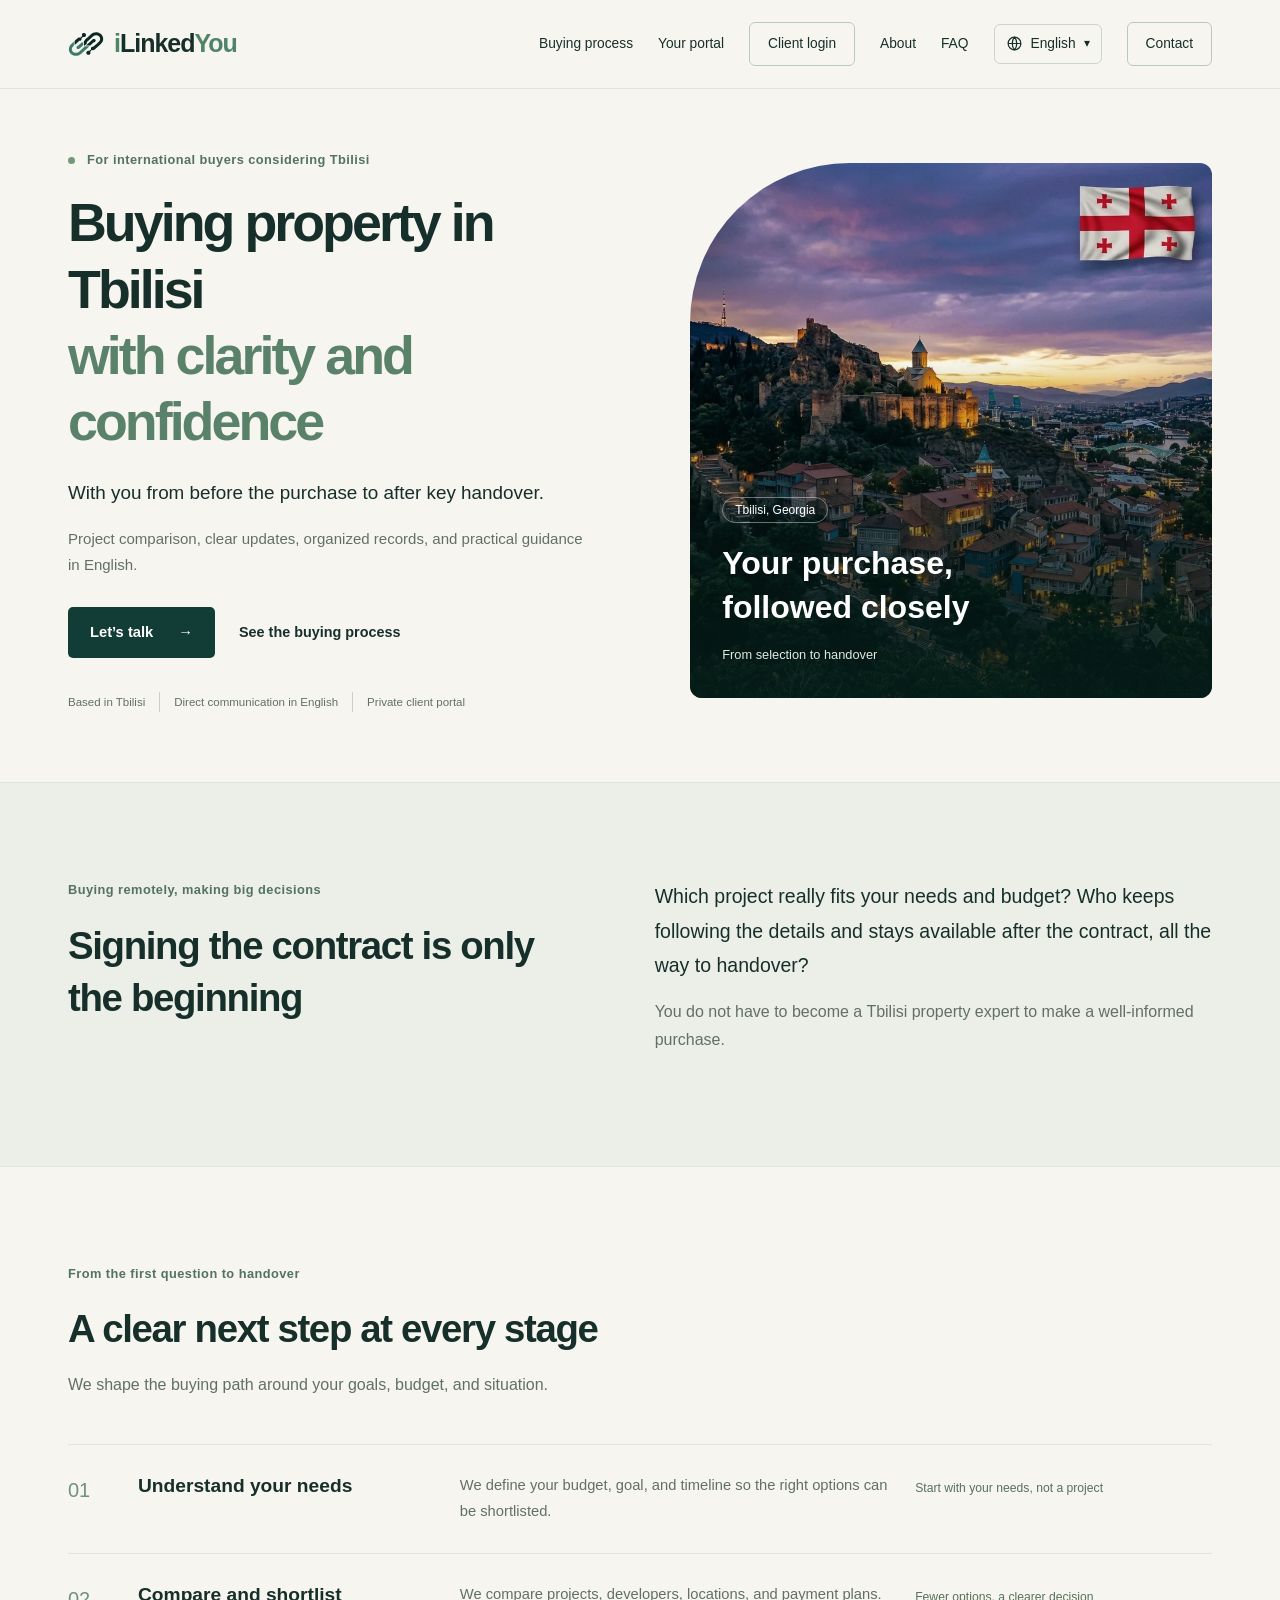
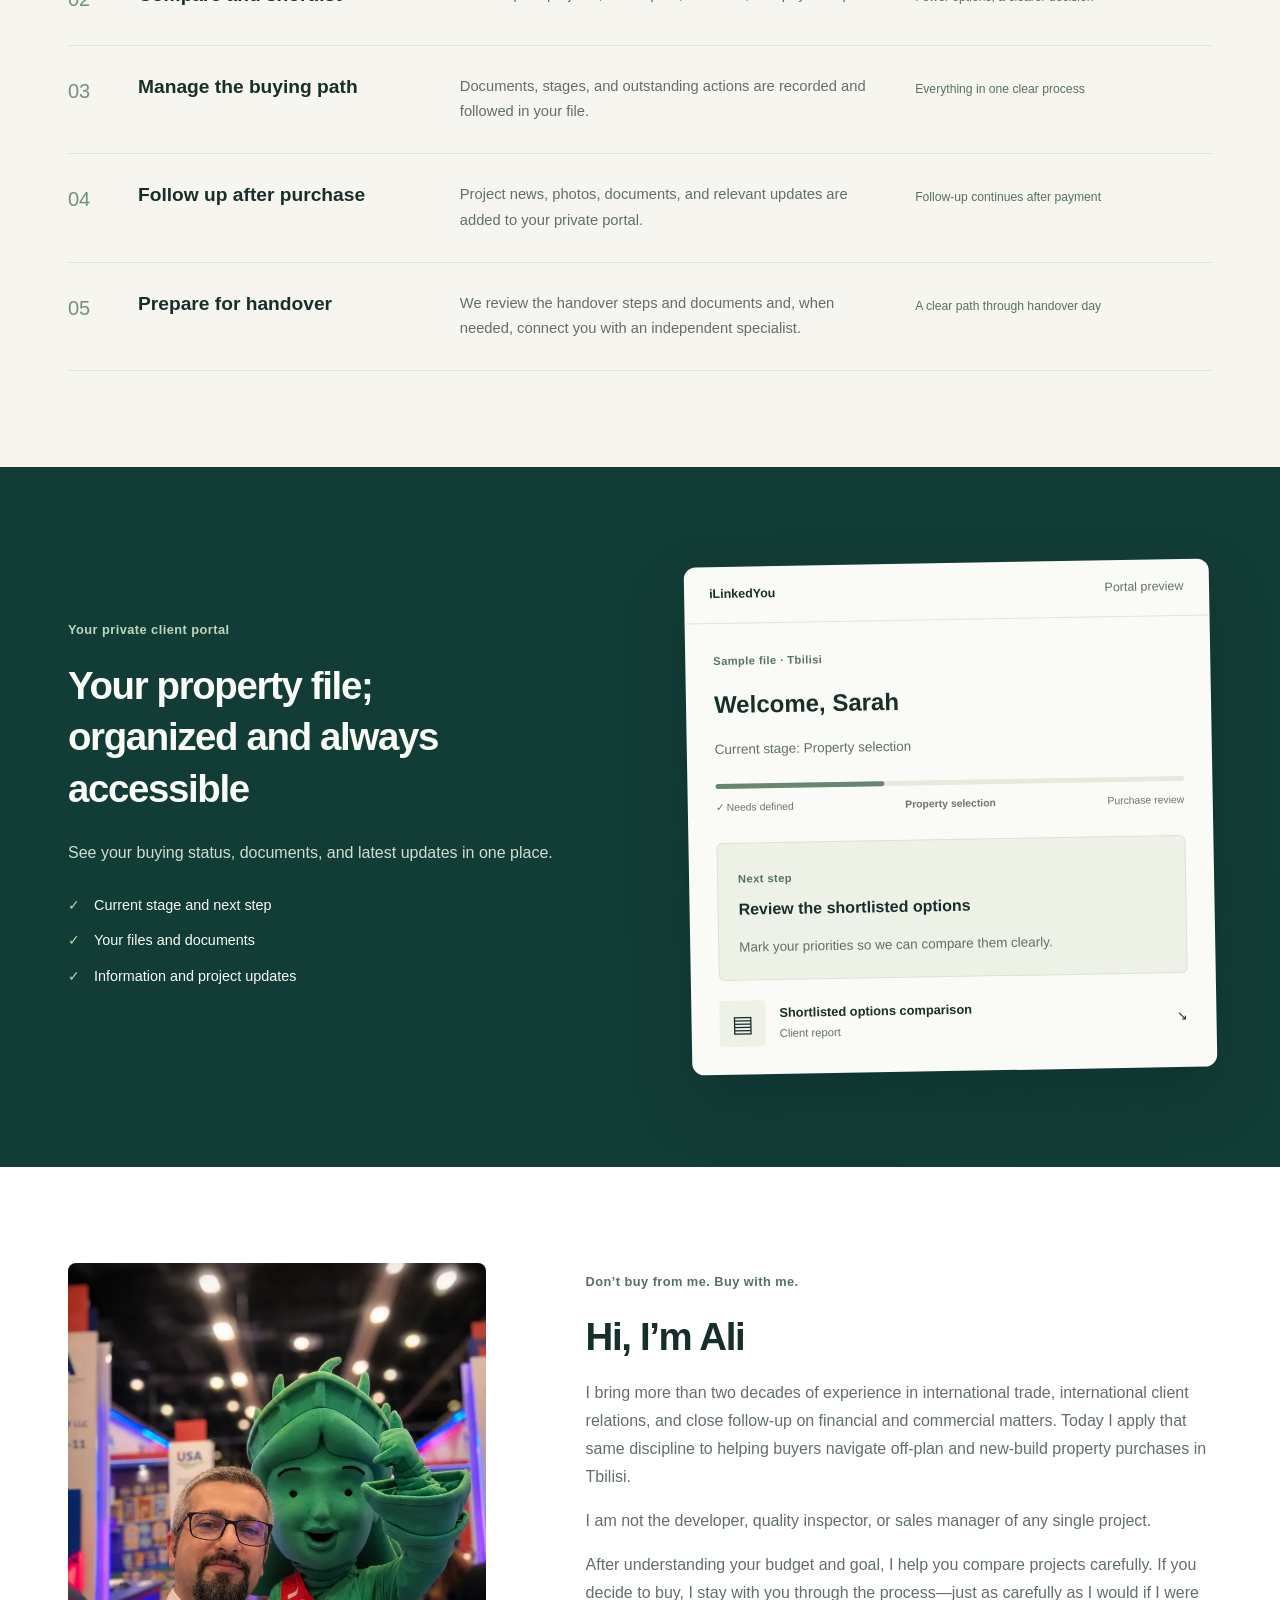
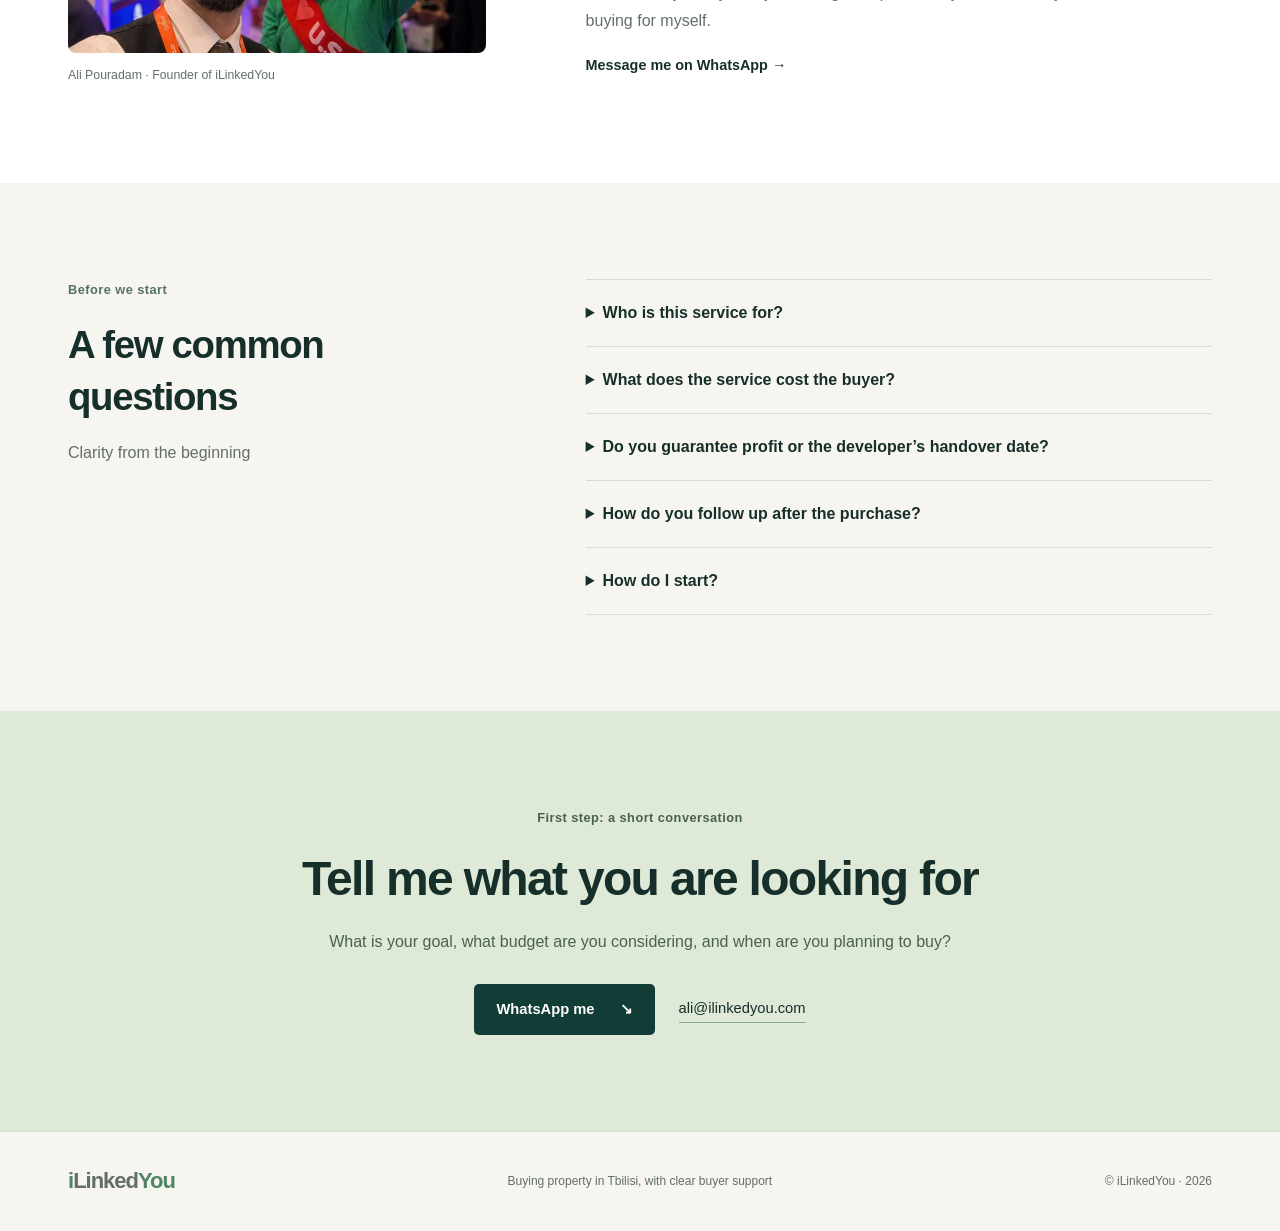
==== index.html @ 82fe3274 "Add client login button to website navigation" ====
<!doctype html>
<html lang="en" dir="ltr">
  <head>
    <meta charset="utf-8" />
    <meta name="viewport" content="width=device-width, initial-scale=1" />
    <meta name="theme-color" content="#123d36" />

    <title>Buy Property in Tbilisi | Buyer Support | iLinkedYou</title>
    <meta
      name="description"
      content="Buyer-focused support for new-build property in Tbilisi—from project comparison and selection to purchase follow-up and handover, even when you buy remotely."
    />

    <link rel="canonical" href="https://ilinkedyou.com/" />
    <link rel="alternate" hreflang="en" href="https://ilinkedyou.com/" />
    <link rel="alternate" hreflang="fa" href="https://ilinkedyou.com/fa/" />
    <link rel="alternate" hreflang="x-default" href="https://ilinkedyou.com/" />

    <meta property="og:type" content="website" />
    <meta property="og:locale" content="en_US" />
    <meta property="og:site_name" content="iLinkedYou" />
    <meta
      property="og:title"
      content="Buy Property in Tbilisi with Clarity and Confidence"
    />
    <meta
      property="og:description"
      content="From comparing projects to following the purchase and handover—clear support for international buyers in Tbilisi."
    />

    <link rel="icon" href="assets/img/favicon.png" />
    <link
      rel="stylesheet"
      href="assets/vendor/bootstrap/css/bootstrap.min.css"
    />
    <link rel="stylesheet" href="assets/css/site.css" />
    <script src="assets/js/site.js" defer></script>
  </head>
  <body>
    <a class="skip" href="#main">Skip to main content</a>

    <header class="site-header">
      <div class="container header-row">
        <a class="brand" href="#" aria-label="iLinkedYou, home">
          <img src="assets/img/logo.svg" width="36" height="28" alt="" />
          <bdi><span>i</span>Linked<span>You</span></bdi>
        </a>

        <button
          class="menu-button"
          type="button"
          aria-controls="navigation"
          aria-expanded="false"
        >
          Menu <span aria-hidden="true">☰</span>
        </button>

        <nav id="navigation" class="site-nav" aria-label="Main navigation">
          <a href="#journey">Buying process</a>
          <a href="#portal">Your portal</a>
          <a class="nav-contact" href="https://ilinkedyou-portal-preview.ilinkedyou-portal.workers.dev/sign-in">Client login</a>
          <a href="#about">About</a>
          <a href="#faq">FAQ</a>
          <div
            class="language-switcher"
            data-language-switcher
            data-current-language="en"
          ></div>
          <a class="nav-contact" href="#contact">
            Contact
          </a>
        </nav>
      </div>
    </header>

    <main id="main">
      <section class="hero">
        <div class="container hero-grid">
          <div class="hero-copy">
            <p class="eyebrow">
              <span class="dot"></span>
              For international buyers considering Tbilisi
            </p>

            <h1>
              Buying property in Tbilisi<br />
              <span>with clarity and confidence</span>
            </h1>

            <p class="lead">
              With you from before the purchase to after key handover.
            </p>

            <p class="hero-detail">
              Project comparison, clear updates, organized records, and
              practical guidance in English.
            </p>

            <div class="actions">
              <a class="button primary" href="#contact">
                Let&rsquo;s talk <span aria-hidden="true">→</span>
              </a>
              <a class="text-link" href="#journey">See the buying process</a>
            </div>

            <div class="hero-foot">
              <span>Based in Tbilisi</span>
              <span>Direct communication in English</span>
              <span>Private client portal</span>
            </div>
          </div>

          <figure class="hero-photo">
            <img
              src="assets/img/Georgia.webp"
              alt="View of Tbilisi, Georgia"
              width="900"
              height="900"
              fetchpriority="high"
            />

            <figcaption>
              <span class="photo-label">Tbilisi, Georgia</span>
              <strong>
                Your purchase,<br />
                followed closely
              </strong>
              <span>From selection to handover</span>
            </figcaption>
          </figure>
        </div>
      </section>

      <section class="intro section-pad">
        <div class="container intro-grid">
          <div>
            <p class="eyebrow">Buying remotely, making big decisions</p>
            <h2>Signing the contract is only the beginning</h2>
          </div>

          <div>
            <p class="large-copy">
              Which project really fits your needs and budget? Who keeps
              following the details and stays available after the contract, all
              the way to handover?
            </p>

            <p class="muted">
              You do not have to become a Tbilisi property expert to make a
              well-informed purchase.
            </p>
          </div>
        </div>
      </section>

      <section id="journey" class="journey section-pad">
        <div class="container">
          <div class="section-heading">
            <p class="eyebrow">From the first question to handover</p>
            <h2>A clear next step at every stage</h2>
            <p>
              We shape the buying path around your goals, budget, and situation.
            </p>
          </div>

          <div class="journey-list">
            <article>
              <span class="step">01</span>
              <h3>Understand your needs</h3>
              <p>
                We define your budget, goal, and timeline so the right options
                can be shortlisted.
              </p>
              <span class="step-tag">Start with your needs, not a project</span>
            </article>

            <article>
              <span class="step">02</span>
              <h3>Compare and shortlist</h3>
              <p>
                We compare projects, developers, locations, and payment plans.
              </p>
              <span class="step-tag">Fewer options, a clearer decision</span>
            </article>

            <article>
              <span class="step">03</span>
              <h3>Manage the buying path</h3>
              <p>
                Documents, stages, and outstanding actions are recorded and
                followed in your file.
              </p>
              <span class="step-tag">Everything in one clear process</span>
            </article>

            <article>
              <span class="step">04</span>
              <h3>Follow up after purchase</h3>
              <p>
                Project news, photos, documents, and relevant updates are added
                to your private portal.
              </p>
              <span class="step-tag">Follow-up continues after payment</span>
            </article>

            <article>
              <span class="step">05</span>
              <h3>Prepare for handover</h3>
              <p>
                We review the handover steps and documents and, when needed,
                connect you with an independent specialist.
              </p>
              <span class="step-tag">A clear path through handover day</span>
            </article>
          </div>
        </div>
      </section>

      <section id="portal" class="portal section-pad">
        <div class="container portal-grid">
          <div>
            <p class="eyebrow">Your private client portal</p>

            <h2>
              Your property file;<br />
              organized and always accessible
            </h2>

            <p>
              See your buying status, documents, and latest updates in one
              place.
            </p>

            <ul class="check-list">
              <li>Current stage and next step</li>
              <li>Your files and documents</li>
              <li>Information and project updates</li>
            </ul>
          </div>

          <div
            class="portal-demo"
            aria-label="Sample client portal with fictional information"
          >
            <div class="demo-header">
              <bdi>iLinkedYou</bdi>
              <span>Portal preview</span>
            </div>

            <div class="demo-body">
              <p class="eyebrow">Sample file · Tbilisi</p>

              <h3>Welcome, Sarah</h3>

              <p class="muted">Current stage: Property selection</p>

              <div class="demo-progress"><span></span></div>

              <div class="demo-stages">
                <span>✓ Needs defined</span>
                <strong>Property selection</strong>
                <span>Purchase review</span>
              </div>

              <div class="next-step">
                <span class="eyebrow">Next step</span>
                <h4>Review the shortlisted options</h4>
                <p>Mark your priorities so we can compare them clearly.</p>
              </div>

              <div class="demo-file">
                <span class="file-icon" aria-hidden="true">▤</span>
                <div>
                  <strong>Shortlisted options comparison</strong>
                  <small>Client report</small>
                </div>
                <span aria-hidden="true">↘</span>
              </div>
            </div>
          </div>
        </div>
      </section>

      <section id="about" class="about section-pad">
        <div class="container about-grid">
          <figure>
            <img
              src="assets/img/Ali_Gulfood.webp"
              width="760"
              height="1013"
              alt="Ali Pouradam at the Gulfood trade exhibition"
              loading="lazy"
            />
            <figcaption>
              Ali Pouradam · Founder of <bdi>iLinkedYou</bdi>
            </figcaption>
          </figure>

          <div>
            <p class="eyebrow">Don&rsquo;t buy from me. Buy with me.</p>

            <h2>Hi, I&rsquo;m Ali</h2>

            <p>
              I bring more than two decades of experience in international
              trade, international client relations, and close follow-up on
              financial and commercial matters. Today I apply that same
              discipline to helping buyers navigate off-plan and new-build
              property purchases in Tbilisi.
            </p>

            <p>
              I am not the developer, quality inspector, or sales manager of any
              single project.
            </p>

            <p>
              After understanding your budget and goal, I help you compare
              projects carefully. If you decide to buy, I stay with you through
              the process—just as carefully as I would if I were buying for
              myself.
            </p>

            <a class="text-link" href="https://wa.me/995598088750">
              Message me on WhatsApp
              <span aria-hidden="true">→</span>
            </a>
          </div>
        </div>
      </section>

      <section id="faq" class="faq section-pad">
        <div class="container faq-grid">
          <div>
            <p class="eyebrow">Before we start</p>
            <h2>A few common questions</h2>
            <p class="muted">Clarity from the beginning</p>
          </div>

          <div>
            <details>
              <summary>Who is this service for?</summary>
              <p>
                International buyers considering new-build or under-construction
                property in Tbilisi, especially those who are buying remotely or
                want structured support throughout the process.
              </p>
            </details>

            <details>
              <summary>What does the service cost the buyer?</summary>
              <p>
                For projects we cooperate with, the developer pays our
                commission. Independent services such as a lawyer or technical
                inspector, when needed, are priced separately.
              </p>
            </details>

            <details>
              <summary>
                Do you guarantee profit or the developer&rsquo;s handover date?
              </summary>
              <p>
                No. We do not guarantee investment returns, price growth, or a
                developer&rsquo;s delivery date. Our role is to provide clear
                information, structured follow-up, and buyer support through the
                process.
              </p>
            </details>

            <details>
              <summary>How do you follow up after the purchase?</summary>
              <p>
                Information, documents, photos, and updates related to your
                property are organized in your private client portal.
              </p>
            </details>

            <details>
              <summary>How do I start?</summary>
              <p>
                With a short conversation about your goal, budget, and purchase
                timeline. From there, we define the most useful next step.
              </p>
            </details>
          </div>
        </div>
      </section>

      <section id="contact" class="contact section-pad">
        <div class="container contact-inner">
          <p class="eyebrow">First step: a short conversation</p>

          <h2>Tell me what you are looking for</h2>

          <p>
            What is your goal, what budget are you considering, and when are you
            planning to buy?
          </p>

          <div class="actions">
            <a class="button light" href="https://wa.me/995598088750">
              WhatsApp me <span aria-hidden="true">↘</span>
            </a>

            <a class="email-link" href="mailto:ali@ilinkedyou.com">
              <bdi>ali@ilinkedyou.com</bdi>
            </a>
          </div>
        </div>
      </section>
    </main>

    <footer>
      <div class="container footer-row">
        <a class="brand" href="#">
          <bdi><span>i</span>Linked<span>You</span></bdi>
        </a>

        <span>Buying property in Tbilisi, with clear buyer support</span>

        <span>© <bdi>iLinkedYou</bdi> · 2026</span>
      </div>
    </footer>
  </body>
</html>
---- assets/css/site.css ----
@font-face {
  font-family: Vazirmatn;
  src: url('../fonts/Vazirmatn.woff2') format('woff2');
  font-weight: 100 900;
  font-style: normal;
  font-display: swap;
}

:root {
  --green: #123d36;
  --ink: #172f2a;
  --muted: #626f69;
  --cream: #f7f5ef;
  --line: #dfe5dd;
  --mint: #c8e5d3;
  --focus: #bc8129;
}

* { box-sizing: border-box; }
html { scroll-behavior: smooth; scroll-padding-top: 100px; }
body {
  margin: 0;
  font-family: Inter, ui-sans-serif, -apple-system, BlinkMacSystemFont, "Segoe UI", Arial, sans-serif;
  color: var(--ink);
  line-height: 1.75;
  background: var(--cream);
  text-align: start;
}
html[lang="fa"] body { font-family: Vazirmatn, Tahoma, sans-serif; line-height: 1.9; }
a { color: inherit; text-decoration: none; }
button { font: inherit; color: inherit; }
img { max-width: 100%; display: block; }
p { margin: 0 0 1rem; }
h1, h2, h3, h4 { font-weight: 700; line-height: 1.35; margin: 0 0 1rem; }
html[lang="fa"] h1,
html[lang="fa"] h2,
html[lang="fa"] h3,
html[lang="fa"] h4 { line-height: 1.5; }
h2 { font-size: clamp(1.7rem, 3vw, 2.55rem); letter-spacing: -.035em; }
h3 { font-size: 1.2rem; }
.container { max-width: 1200px; padding-inline: 28px; margin-inline: auto; }
.section-pad { padding-block: 96px; }
.eyebrow { font-size: .8rem; font-weight: 650; letter-spacing: .035em; color: #537360; margin-bottom: 18px; }
html[lang="fa"] .eyebrow { letter-spacing: 0; }
.muted { color: var(--muted); }
.skip {
  position: absolute;
  top: -90px;
  inset-inline-start: 20px;
  padding: 12px;
  background: white;
  z-index: 100;
}
.skip:focus { top: 10px; }
:focus-visible { outline: 3px solid var(--focus); outline-offset: 5px; }
section[id] { scroll-margin-top: 20px; }

/* Header */
.site-header {
  position: sticky;
  top: 0;
  background: rgba(247, 245, 239, .97);
  border-bottom: 1px solid var(--line);
  z-index: 20;
  backdrop-filter: blur(10px);
}
.header-row { display: flex; justify-content: space-between; align-items: center; min-height: 88px; gap: 20px; }
.brand {
  display: flex;
  align-items: center;
  gap: 10px;
  direction: ltr;
  font-family: Arial, sans-serif;
  font-size: 25px;
  font-weight: 700;
  letter-spacing: -1px;
  white-space: nowrap;
}
.brand span { color: #508469; }
.site-nav { display: flex; align-items: center; gap: 25px; font-size: .86rem; }
.site-nav > a:hover, .text-link:hover { text-decoration: underline; text-underline-offset: 6px; }
.nav-contact { border: 1px solid #b8c9bc; padding: 9px 18px; border-radius: 6px; white-space: nowrap; }
.nav-contact span { margin-inline-start: 16px; }
.menu-button { display: none; background: none; border: 1px solid var(--line); border-radius: 6px; padding: 7px 12px; cursor: pointer; }

/* Language dropdown - content is generated from assets/js/site.js */
.language-switcher { position: relative; flex: 0 0 auto; }
.language-button {
  display: inline-flex;
  align-items: center;
  gap: 8px;
  min-height: 40px;
  padding: 7px 11px;
  border: 1px solid #cbd6cc;
  border-radius: 6px;
  background: transparent;
  cursor: pointer;
  white-space: nowrap;
}
.language-button:hover, .language-button[aria-expanded="true"] { background: #edf1e9; }
.language-icon { width: 17px; height: 17px; display: block; flex: 0 0 17px; }
.language-chevron { font-size: .75rem; transition: transform .15s ease; }
.language-button[aria-expanded="true"] .language-chevron { transform: rotate(180deg); }
.language-menu {
  position: absolute;
  top: calc(100% + 8px);
  inset-inline-end: 0;
  z-index: 60;
  width: max-content;
  min-width: 175px;
  max-width: min(260px, calc(100vw - 32px));
  padding: 6px;
  margin: 0;
  list-style: none;
  background: #fff;
  border: 1px solid var(--line);
  border-radius: 9px;
  box-shadow: 0 18px 45px rgba(18, 61, 54, .16);
}
.language-menu[hidden] { display: none; }
.language-menu a {
  display: flex;
  align-items: center;
  justify-content: space-between;
  gap: 18px;
  width: 100%;
  padding: 9px 11px;
  border-radius: 6px;
  line-height: 1.5;
  text-decoration: none;
}
.language-menu a:hover, .language-menu a:focus-visible { background: #edf1e9; }
.language-menu a[aria-current="page"] { font-weight: 700; background: #f2f5ef; }
.language-check { color: #557360; }

/* Hero */
.hero { padding-block: 60px 70px; }
.hero-grid { display: grid; grid-template-columns: 1.07fr 1fr; gap: 64px; align-items: center; }
.hero h1 { font-size: clamp(2.5rem, 4.2vw, 3.65rem); letter-spacing: -.055em; line-height: 1.23; margin-bottom: 22px; }
html[lang="fa"] .hero h1 { line-height: 1.5; }
.hero h1 span { color: #5a8169; }
.dot { display: inline-block; width: 7px; height: 7px; border-radius: 50%; background: #74977a; margin-inline-end: 8px; }
.lead { font-size: 1.18rem; line-height: 1.8; font-weight: 500; }
html[lang="fa"] .lead { line-height: 1.95; }
.hero-detail { font-size: .94rem; color: var(--muted); max-width: 520px; }
.actions { display: flex; gap: 24px; align-items: center; flex-wrap: wrap; margin-block: 28px; }
.button { display: inline-flex; justify-content: center; align-items: center; gap: 25px; padding: 13px 22px; border-radius: 5px; font-weight: 650; font-size: .92rem; transition: transform .15s; }
.button:hover { transform: translateY(-2px); }
.primary { background: var(--green); color: white; }
.primary:hover { color: white; background: #215447; }
.text-link { font-size: .9rem; font-weight: 650; }
.hero-foot { display: flex; gap: 14px; flex-wrap: wrap; font-size: .72rem; color: var(--muted); margin-top: 34px; }
.hero-foot span + span { border-inline-start: 1px solid #c9d2c9; padding-inline-start: 14px; }
.hero-photo { position: relative; margin: 0; min-width: 0; border-radius: 160px 12px 12px 12px; overflow: hidden; background: var(--green); }
html[dir="rtl"] .hero-photo { border-radius: 12px 160px 12px 12px; }
.hero-photo > img { width: 100%; height: 535px; object-fit: cover; }
.hero-photo::after { content: ''; position: absolute; inset: 35% 0 0; background: linear-gradient(transparent, rgba(5, 30, 26, .88)); }
.hero-photo figcaption { position: absolute; bottom: 30px; inset-inline: 32px 25px; z-index: 1; color: white; }
.photo-label { font-size: .75rem; border: 1px solid #ffffff66; padding: 5px 12px; border-radius: 30px; }
.hero-photo strong { display: block; font-size: 2rem; line-height: 1.4; margin-block: 18px 10px; }
html[lang="fa"] .hero-photo strong { line-height: 1.55; }
.hero-photo figcaption > span:last-child { font-size: .8rem; color: #e1e9df; }

/* Main sections */
.intro { border-block: 1px solid var(--line); background: #ecefe7; }
.intro-grid { display: grid; grid-template-columns: 1fr 1.1fr; gap: 80px; }
.large-copy { font-size: 1.22rem; }
.section-heading { max-width: 660px; margin-bottom: 45px; }
.section-heading > p:last-child { color: var(--muted); }
.journey-list { border-top: 1px solid var(--line); }
.journey-list article { display: grid; grid-template-columns: 45px 1fr 1.45fr 1fr; gap: 25px; align-items: start; border-bottom: 1px solid var(--line); padding: 28px 0; }
.journey-list h3 { margin: 0; }
.journey-list p { font-size: .92rem; color: var(--muted); margin: 0; }
.step { font-size: 1.25rem; color: #72917b; }
.step-tag { font-size: .76rem; color: #56715c; padding-top: 5px; }

.portal { background: var(--green); color: #f9fbf5; }
.portal-grid { display: grid; grid-template-columns: 1fr 1fr; gap: 95px; align-items: center; }
.portal .eyebrow { color: #bed6bd; }
.portal p { color: #d1ded1; }
.portal h2 { margin-bottom: 24px; }
.check-list { list-style: none; padding: 0; margin: 26px 0; }
.check-list li { margin: 10px 0; font-size: .9rem; }
.check-list li::before { content: '✓'; margin-inline-end: 14px; color: #bcd7ac; }
.small-note { font-size: .75rem; opacity: .85; }
.portal-demo { background: #fafbf7; color: var(--ink); border-radius: 12px; box-shadow: 0 28px 60px #051e2540; transform: rotate(-1deg); }
html[dir="rtl"] .portal-demo { transform: rotate(1deg); }
.demo-header { display: flex; justify-content: space-between; border-bottom: 1px solid var(--line); padding: 17px 25px; font-size: .78rem; }
.demo-header bdi { font-family: Arial, sans-serif; font-weight: bold; }
.demo-header > span { color: #637363; }
.demo-body { padding: 28px; }
.demo-body .eyebrow { color: #557360; font-size: .7rem; }
.demo-body h3 { font-size: 1.5rem; }
.demo-body p { color: var(--muted); font-size: .84rem; }
.demo-progress { height: 5px; background: #e6eadd; border-radius: 5px; margin-top: 23px; }
.demo-progress span { display: block; width: 36%; height: 100%; background: #668770; border-radius: 5px; }
.demo-stages { display: flex; justify-content: space-between; gap: 10px; font-size: .65rem; color: #6b756b; margin: 10px 0 25px; }
.next-step { background: #edf1e6; border: 1px solid #dbe3d2; padding: 20px; border-radius: 6px; }
.next-step h4 { font-size: 1rem; margin-top: 7px; }
.next-step p { margin: 0; }
.demo-file { display: flex; align-items: center; gap: 14px; margin-top: 20px; font-size: .8rem; }
.demo-file small { display: block; color: var(--muted); }
.demo-file > span:last-child { margin-inline-start: auto; }
.file-icon { font-size: 23px; background: #edf1e6; padding: 3px 12px; border-radius: 4px; }

.about { background: #fff; }
.about-grid { display: grid; grid-template-columns: .8fr 1.2fr; gap: 100px; align-items: center; }
.about figure { margin: 0; }
.about img { height: 390px; width: 100%; object-fit: cover; object-position: center 25%; border-radius: 8px; }
.about figcaption { font-size: .77rem; color: var(--muted); margin-top: 12px; }
.about p:not(.eyebrow) { color: var(--muted); }
.faq-grid { display: grid; grid-template-columns: .8fr 1.2fr; gap: 100px; }
details { border-bottom: 1px solid #d4ddd2; padding: 19px 0; }
details:first-child { border-top: 1px solid #d4ddd2; }
summary { font-size: 1rem; font-weight: 650; cursor: pointer; padding-inline-end: 20px; }
details p { color: var(--muted); font-size: .92rem; margin: 15px 0 0; }
.contact { background: #dfe9d8; text-align: center; }
.contact-inner { max-width: 800px; }
.contact h2 { font-size: clamp(2rem, 4vw, 3rem); }
.contact p { color: #4a6150; }
.contact .actions { justify-content: center; margin-bottom: 0; }
.light { background: var(--green); color: white; }
.light:hover { color: white; }
.email-link { direction: ltr; font-size: .92rem; border-bottom: 1px solid #8caa8e; }
footer { padding: 30px 0; border-top: 1px solid #d9e1d3; }
.footer-row { display: flex; justify-content: space-between; align-items: center; gap: 20px; font-size: .75rem; color: var(--muted); }
footer .brand { font-size: 22px; }

@media (min-width: 1400px) {
  .container { max-width: 1240px; }
}

@media (max-width: 1050px) {
  .site-nav { gap: 15px; font-size: .8rem; }
  .nav-contact { padding-inline: 13px; }
  .language-button { padding-inline: 9px; }
}

@media (max-width: 991px) {
  .hero-grid { gap: 32px; }
  .hero-photo > img { height: 510px; }
  .hero h1 { font-size: 2.6rem; }
  .portal-grid, .about-grid, .faq-grid { gap: 40px; }
  .journey-list article { grid-template-columns: 35px 1fr 1.4fr; }
  .step-tag { grid-column: 3; }
  .intro-grid { gap: 40px; }
  .hero-foot { gap: 9px; }
  .hero-foot span + span { padding-inline-start: 9px; }
}

@media (max-width: 900px) {
  .header-row { min-height: 72px; flex-wrap: wrap; }
  .menu-button { display: block; }
  .site-nav {
    display: none;
    flex-basis: 100%;
    width: 100%;
    padding-block: 10px 20px;
    align-items: stretch;
    gap: 0;
  }
  .site-nav.open { display: flex; flex-direction: column; }
  .site-nav > a { padding: 12px; }
  .nav-contact { margin-top: 10px; text-align: center; }
  .language-switcher { width: 100%; margin-top: 8px; order: 20; }
  .language-button { width: 100%; justify-content: space-between; min-height: 46px; padding: 10px 12px; background: #f1f3ed; }
  .language-menu { position: static; width: 100%; max-width: none; margin-top: 6px; box-shadow: none; }
  .language-menu a { min-height: 44px; }
}

@media (max-width: 767px) {
  .container { padding-inline: 22px; }
  .section-pad { padding-block: 60px; }
  .header-row { min-height: 72px; flex-wrap: wrap; }
  .brand { font-size: 23px; }
  .menu-button { display: block; }
  .site-nav {
    display: none;
    flex-basis: 100%;
    width: 100%;
    padding-block: 10px 20px;
    align-items: stretch;
    gap: 0;
  }
  .site-nav.open { display: flex; flex-direction: column; }
  .site-nav > a { padding: 12px; }
  .nav-contact { margin-top: 10px; text-align: center; }
  .language-switcher { width: 100%; margin-top: 8px; order: 20; }
  .language-button { width: 100%; justify-content: space-between; min-height: 46px; padding: 10px 12px; background: #f1f3ed; }
  .language-menu { position: static; width: 100%; max-width: none; margin-top: 6px; box-shadow: none; }
  .language-menu a { min-height: 44px; }
  .hero { padding-block: 35px 45px; }
  .hero-grid, .intro-grid, .portal-grid, .about-grid, .faq-grid { grid-template-columns: 1fr; gap: 30px; }
  .hero h1 { font-size: 2.75rem; }
  .hero-copy .eyebrow { margin-bottom: 16px; }
  .hero-photo { border-radius: 100px 12px 12px 12px; }
  html[dir="rtl"] .hero-photo { border-radius: 12px 100px 12px 12px; }
  .hero-photo > img { height: 390px; }
  .hero-foot { margin-top: 24px; }
  .hero-foot span { font-size: .67rem; }
  .hero .actions { gap: 20px; }
  .lead { font-size: 1.07rem; }
  .hero-detail { font-size: .9rem; }
  .journey-list article { grid-template-columns: 30px 1fr; gap: 10px 15px; padding: 24px 0; }
  .journey-list p, .step-tag { grid-column: 2; }
  .step-tag { padding-top: 0; }
  .section-heading { margin-bottom: 30px; }
  .portal-demo, html[dir="rtl"] .portal-demo { transform: none; }
  .demo-body { padding: 23px; }
  .about img { height: 370px; max-width: 400px; }
  .about figure { max-width: 400px; }
  .about-grid { gap: 35px; }
  .contact .actions { flex-direction: column; gap: 22px; }
  .footer-row { flex-direction: column; gap: 12px; text-align: center; }
  .small-note { margin-bottom: 0; }
  .intro h2 { margin-bottom: 0; }
}

@media (max-width: 420px) {
  .container { padding-inline: 18px; }
  .hero h1 { font-size: clamp(2.2rem, 12vw, 2.65rem); }
  .hero-photo strong { font-size: 1.65rem; }
  .demo-stages { font-size: .6rem; }
}

@media (prefers-reduced-motion: reduce) {
  html { scroll-behavior: auto; }
  .button, .language-chevron { transition: none; }
}
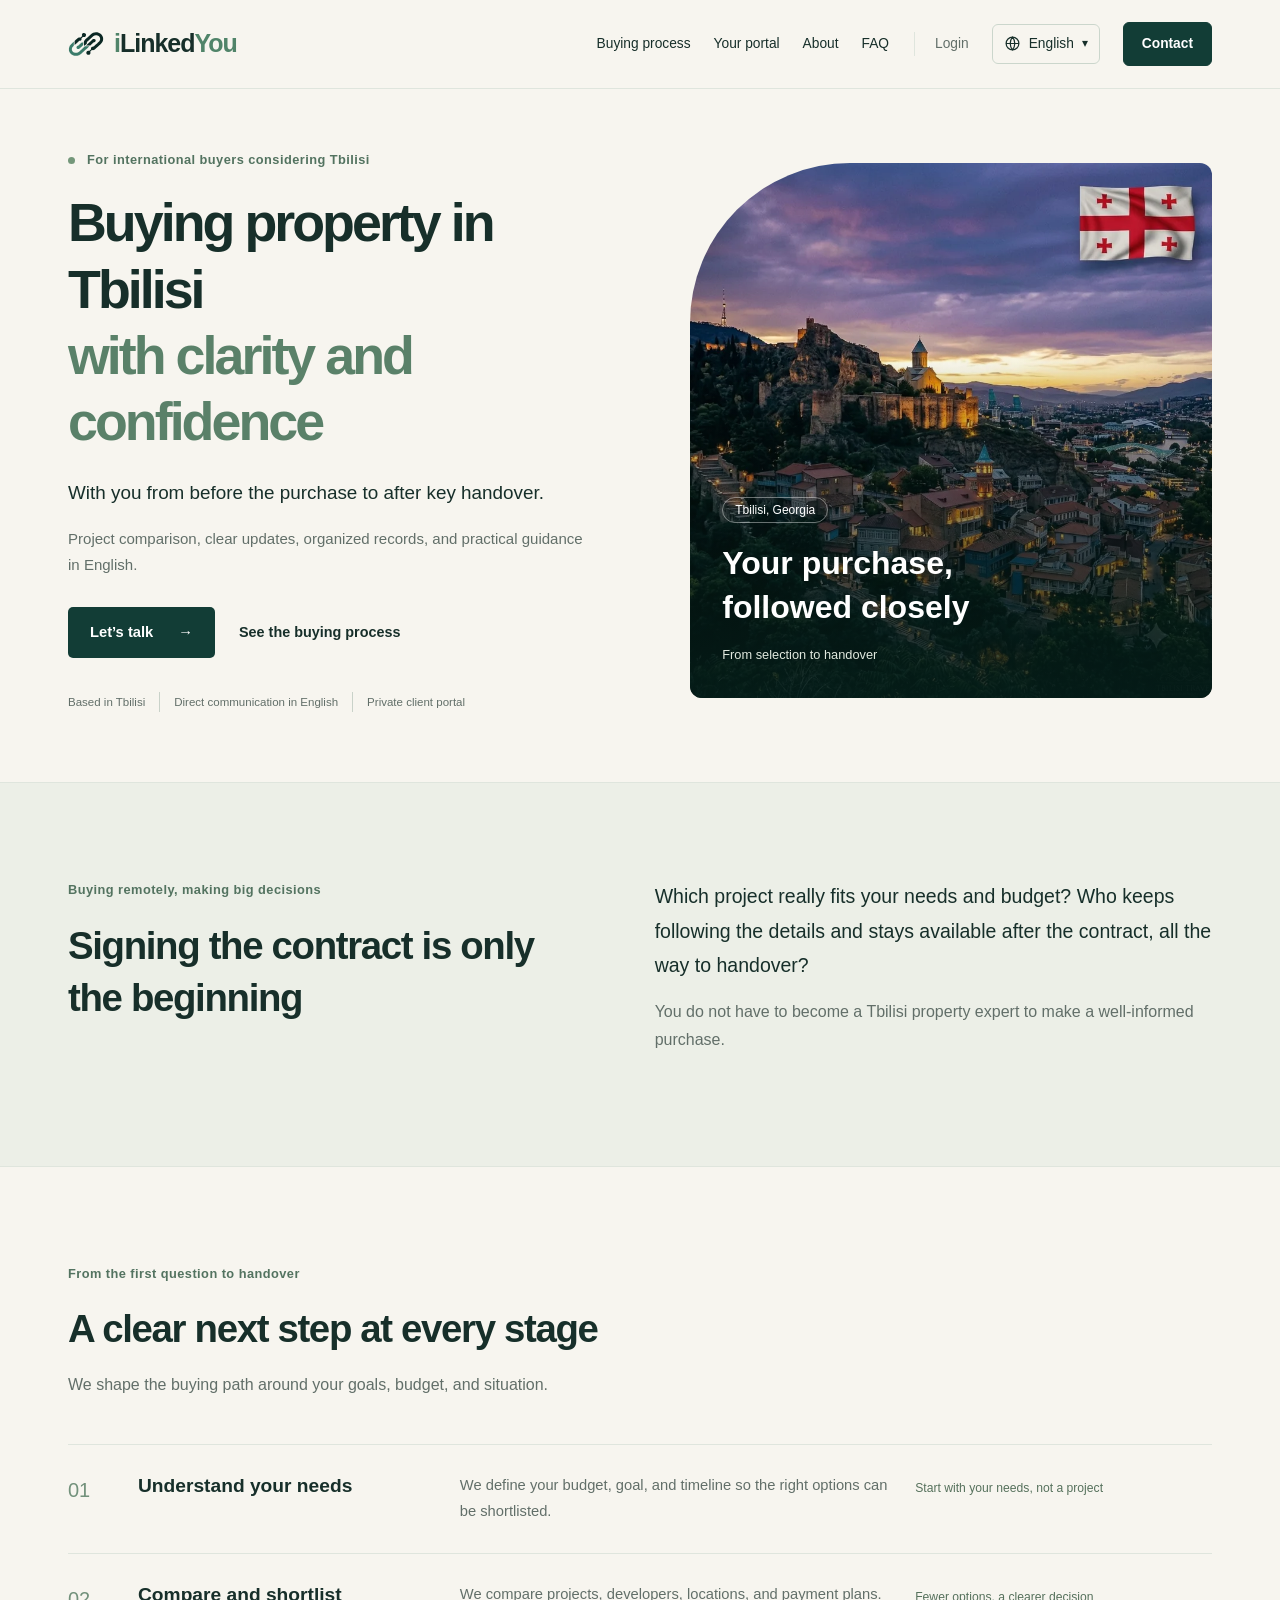
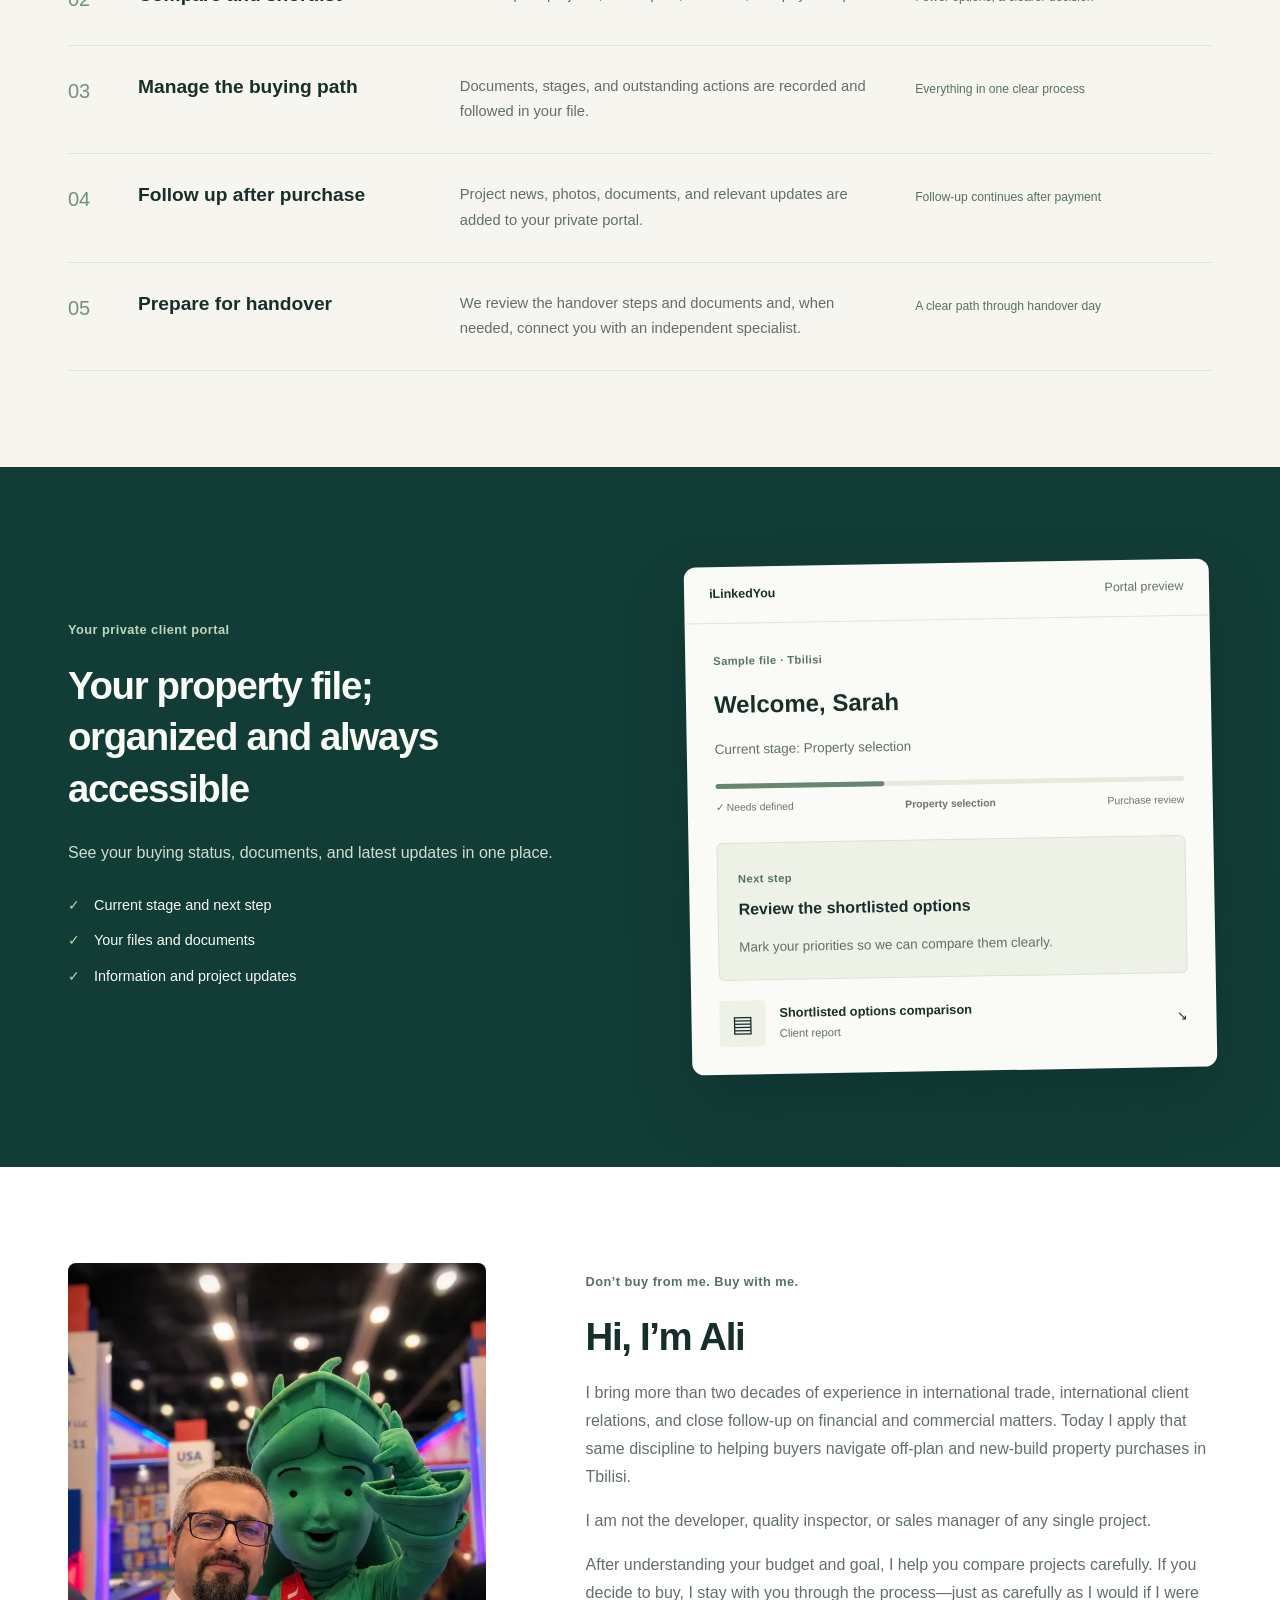
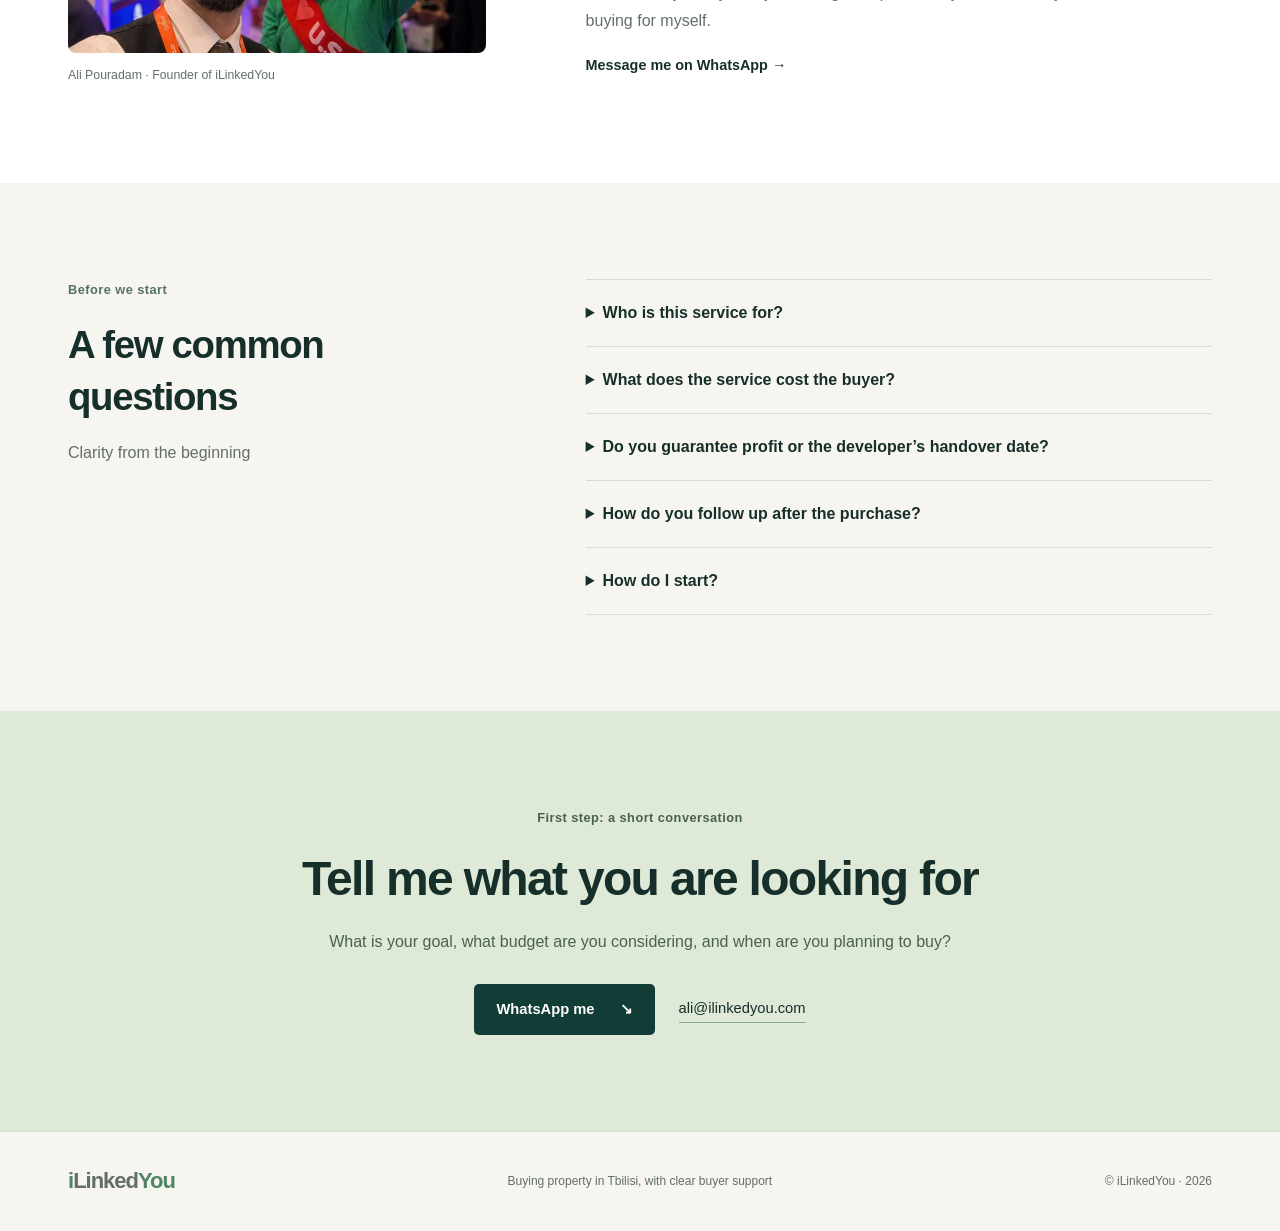
==== commit e6f56cba: "Finalize Persian landing page and mobile UX" ====
--- a/index.html
+++ b/index.html
@@ -58,17 +58,19 @@
         <nav id="navigation" class="site-nav" aria-label="Main navigation">
           <a href="#journey">Buying process</a>
           <a href="#portal">Your portal</a>
-          <a class="nav-contact" href="https://ilinkedyou-portal-preview.ilinkedyou-portal.workers.dev/sign-in">Client login</a>
           <a href="#about">About</a>
           <a href="#faq">FAQ</a>
+          <a
+            class="nav-login"
+            href="https://ilinkedyou-portal-preview.ilinkedyou-portal.workers.dev/sign-in"
+            aria-label="Client portal login"
+          >Login</a>
           <div
             class="language-switcher"
             data-language-switcher
             data-current-language="en"
           ></div>
-          <a class="nav-contact" href="#contact">
-            Contact
-          </a>
+          <a class="nav-contact" href="#contact">Contact</a>
         </nav>
       </div>
     </header>
--- a/assets/css/site.css
+++ b/assets/css/site.css
@@ -77,9 +77,31 @@
   white-space: nowrap;
 }
 .brand span { color: #508469; }
-.site-nav { display: flex; align-items: center; gap: 25px; font-size: .86rem; }
+.site-nav { display: flex; align-items: center; gap: 23px; font-size: .86rem; }
+.site-nav > a { white-space: nowrap; }
 .site-nav > a:hover, .text-link:hover { text-decoration: underline; text-underline-offset: 6px; }
-.nav-contact { border: 1px solid #b8c9bc; padding: 9px 18px; border-radius: 6px; white-space: nowrap; }
+.nav-login {
+  color: var(--muted);
+  border-inline-start: 1px solid var(--line);
+  padding-inline-start: 20px;
+  margin-inline-start: 2px;
+}
+.nav-login:hover { color: var(--ink); }
+.nav-contact {
+  border: 1px solid var(--green);
+  background: var(--green);
+  color: white;
+  padding: 9px 18px;
+  border-radius: 6px;
+  white-space: nowrap;
+  font-weight: 650;
+}
+.nav-contact:hover {
+  color: white;
+  background: #215447;
+  border-color: #215447;
+  text-decoration: none !important;
+}
 .nav-contact span { margin-inline-start: 16px; }
 .menu-button { display: none; background: none; border: 1px solid var(--line); border-radius: 6px; padding: 7px 12px; cursor: pointer; }
 
@@ -140,7 +162,7 @@
 html[lang="fa"] .hero h1 { line-height: 1.5; }
 .hero h1 span { color: #5a8169; }
 .dot { display: inline-block; width: 7px; height: 7px; border-radius: 50%; background: #74977a; margin-inline-end: 8px; }
-.lead { font-size: 1.18rem; line-height: 1.8; font-weight: 500; }
+.lead { font-size: 1.18rem; line-height: 1.8; font-weight: 500; max-width: 590px; }
 html[lang="fa"] .lead { line-height: 1.95; }
 .hero-detail { font-size: .94rem; color: var(--muted); max-width: 520px; }
 .actions { display: flex; gap: 24px; align-items: center; flex-wrap: wrap; margin-block: 28px; }
@@ -231,7 +253,8 @@
 }
 
 @media (max-width: 1050px) {
-  .site-nav { gap: 15px; font-size: .8rem; }
+  .site-nav { gap: 13px; font-size: .8rem; }
+  .nav-login { padding-inline-start: 14px; margin-inline-start: 0; }
   .nav-contact { padding-inline: 13px; }
   .language-button { padding-inline: 9px; }
 }
@@ -260,10 +283,22 @@
     gap: 0;
   }
   .site-nav.open { display: flex; flex-direction: column; }
-  .site-nav > a { padding: 12px; }
-  .nav-contact { margin-top: 10px; text-align: center; }
-  .language-switcher { width: 100%; margin-top: 8px; order: 20; }
+  .site-nav > a { padding: 11px 12px; }
+  .nav-login {
+    margin: 8px 0 0;
+    padding: 14px 12px 10px !important;
+    border-inline-start: 0;
+    border-top: 1px solid var(--line);
+    color: var(--muted);
+  }
+  .language-switcher { width: 100%; margin-top: 2px; }
   .language-button { width: 100%; justify-content: space-between; min-height: 46px; padding: 10px 12px; background: #f1f3ed; }
+  .nav-contact {
+    margin-top: 10px;
+    padding: 11px 16px !important;
+    text-align: center;
+    justify-content: center;
+  }
   .language-menu { position: static; width: 100%; max-width: none; margin-top: 6px; box-shadow: none; }
   .language-menu a { min-height: 44px; }
 }
@@ -271,24 +306,7 @@
 @media (max-width: 767px) {
   .container { padding-inline: 22px; }
   .section-pad { padding-block: 60px; }
-  .header-row { min-height: 72px; flex-wrap: wrap; }
   .brand { font-size: 23px; }
-  .menu-button { display: block; }
-  .site-nav {
-    display: none;
-    flex-basis: 100%;
-    width: 100%;
-    padding-block: 10px 20px;
-    align-items: stretch;
-    gap: 0;
-  }
-  .site-nav.open { display: flex; flex-direction: column; }
-  .site-nav > a { padding: 12px; }
-  .nav-contact { margin-top: 10px; text-align: center; }
-  .language-switcher { width: 100%; margin-top: 8px; order: 20; }
-  .language-button { width: 100%; justify-content: space-between; min-height: 46px; padding: 10px 12px; background: #f1f3ed; }
-  .language-menu { position: static; width: 100%; max-width: none; margin-top: 6px; box-shadow: none; }
-  .language-menu a { min-height: 44px; }
   .hero { padding-block: 35px 45px; }
   .hero-grid, .intro-grid, .portal-grid, .about-grid, .faq-grid { grid-template-columns: 1fr; gap: 30px; }
   .hero h1 { font-size: 2.75rem; }
@@ -327,3 +345,8 @@
   html { scroll-behavior: auto; }
   .button, .language-chevron { transition: none; }
 }
+
+/* Mobile polish */
+@media (max-width: 380px) {
+  html[lang="fa"] .hero h1 { font-size: 2.35rem; }
+}
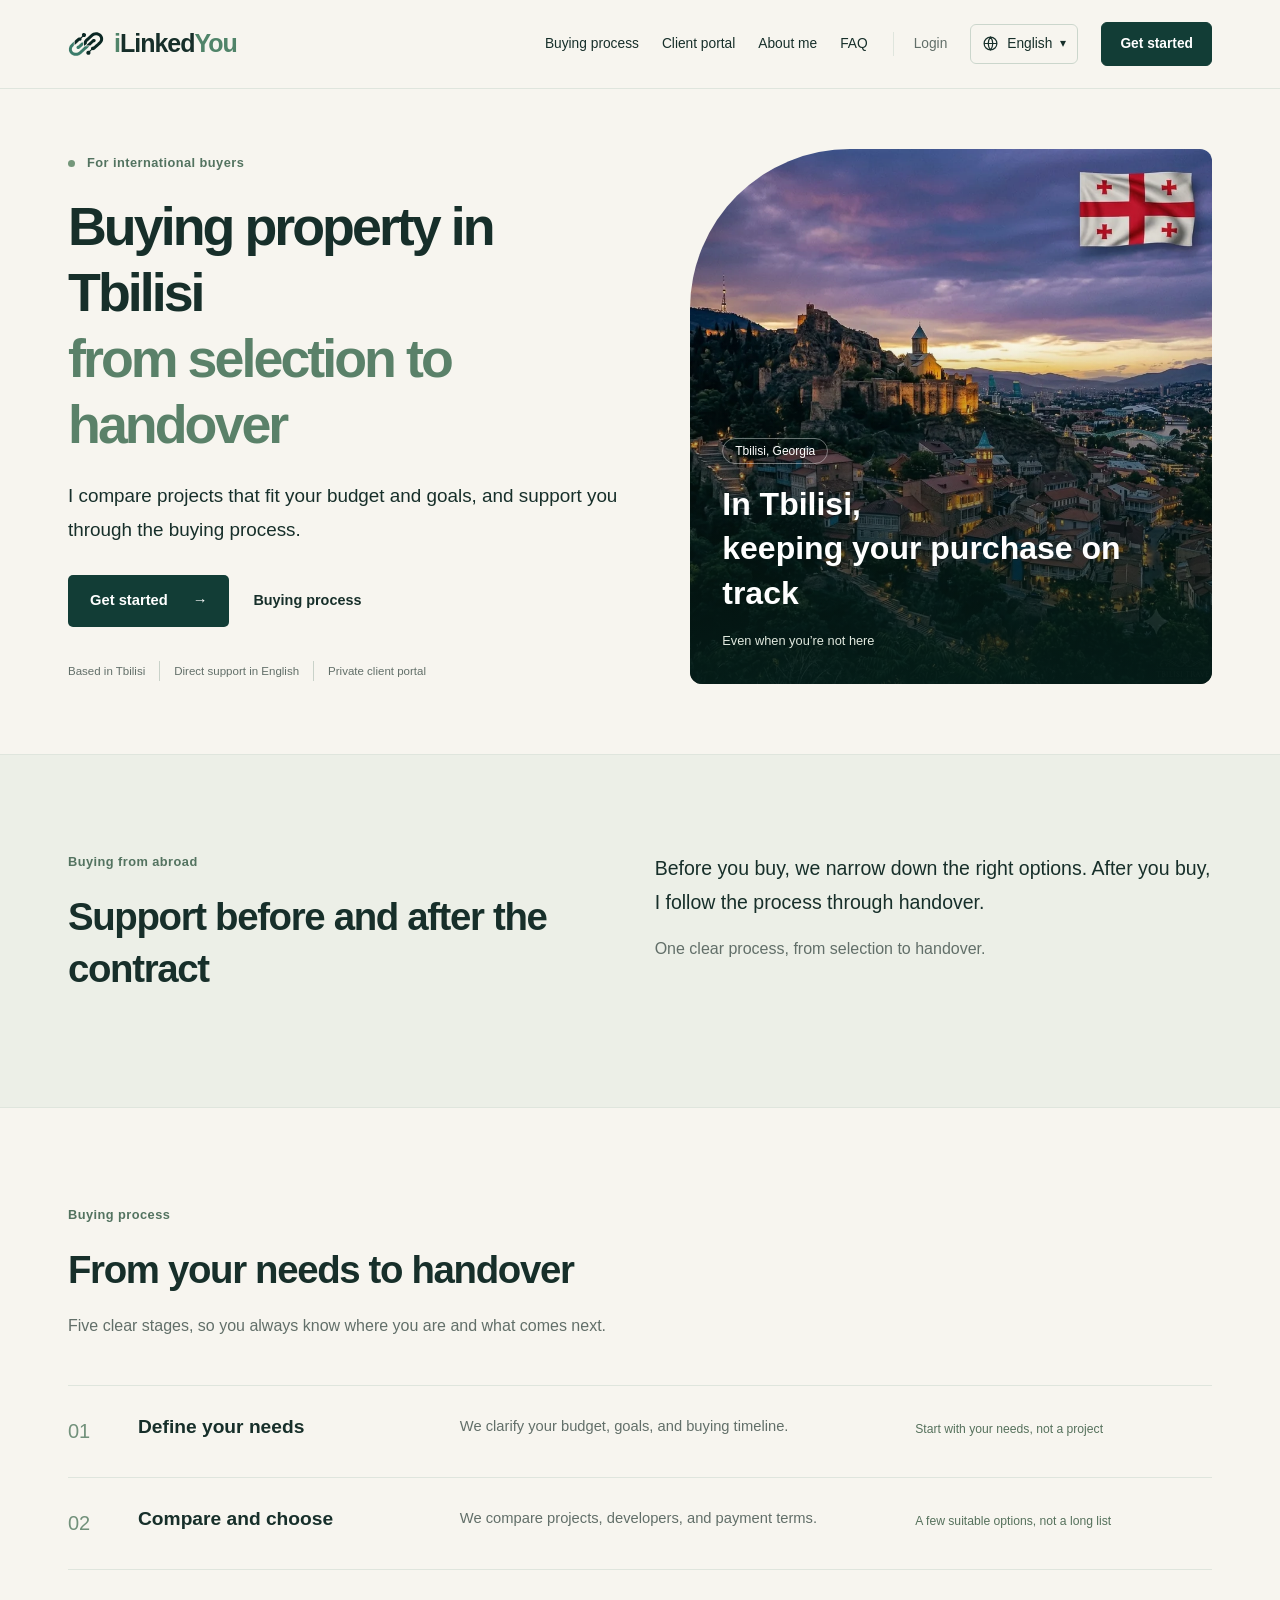
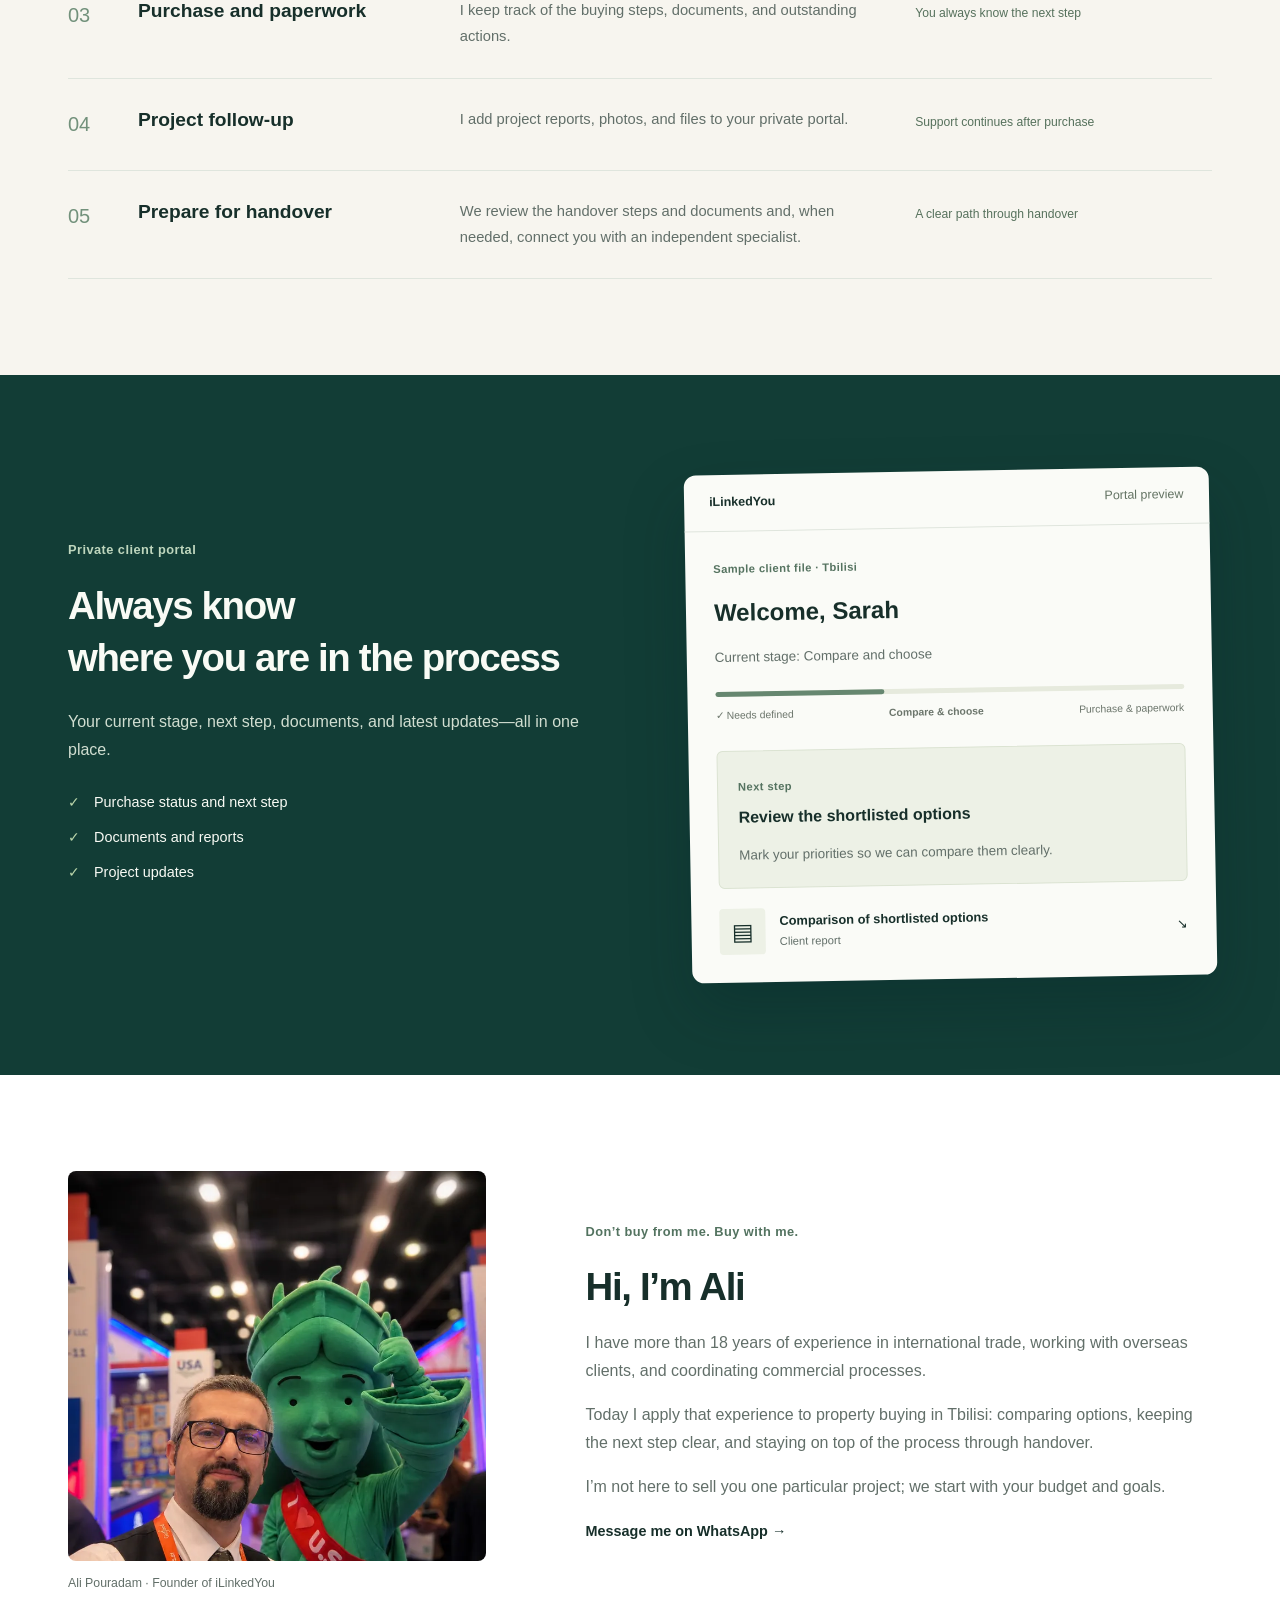
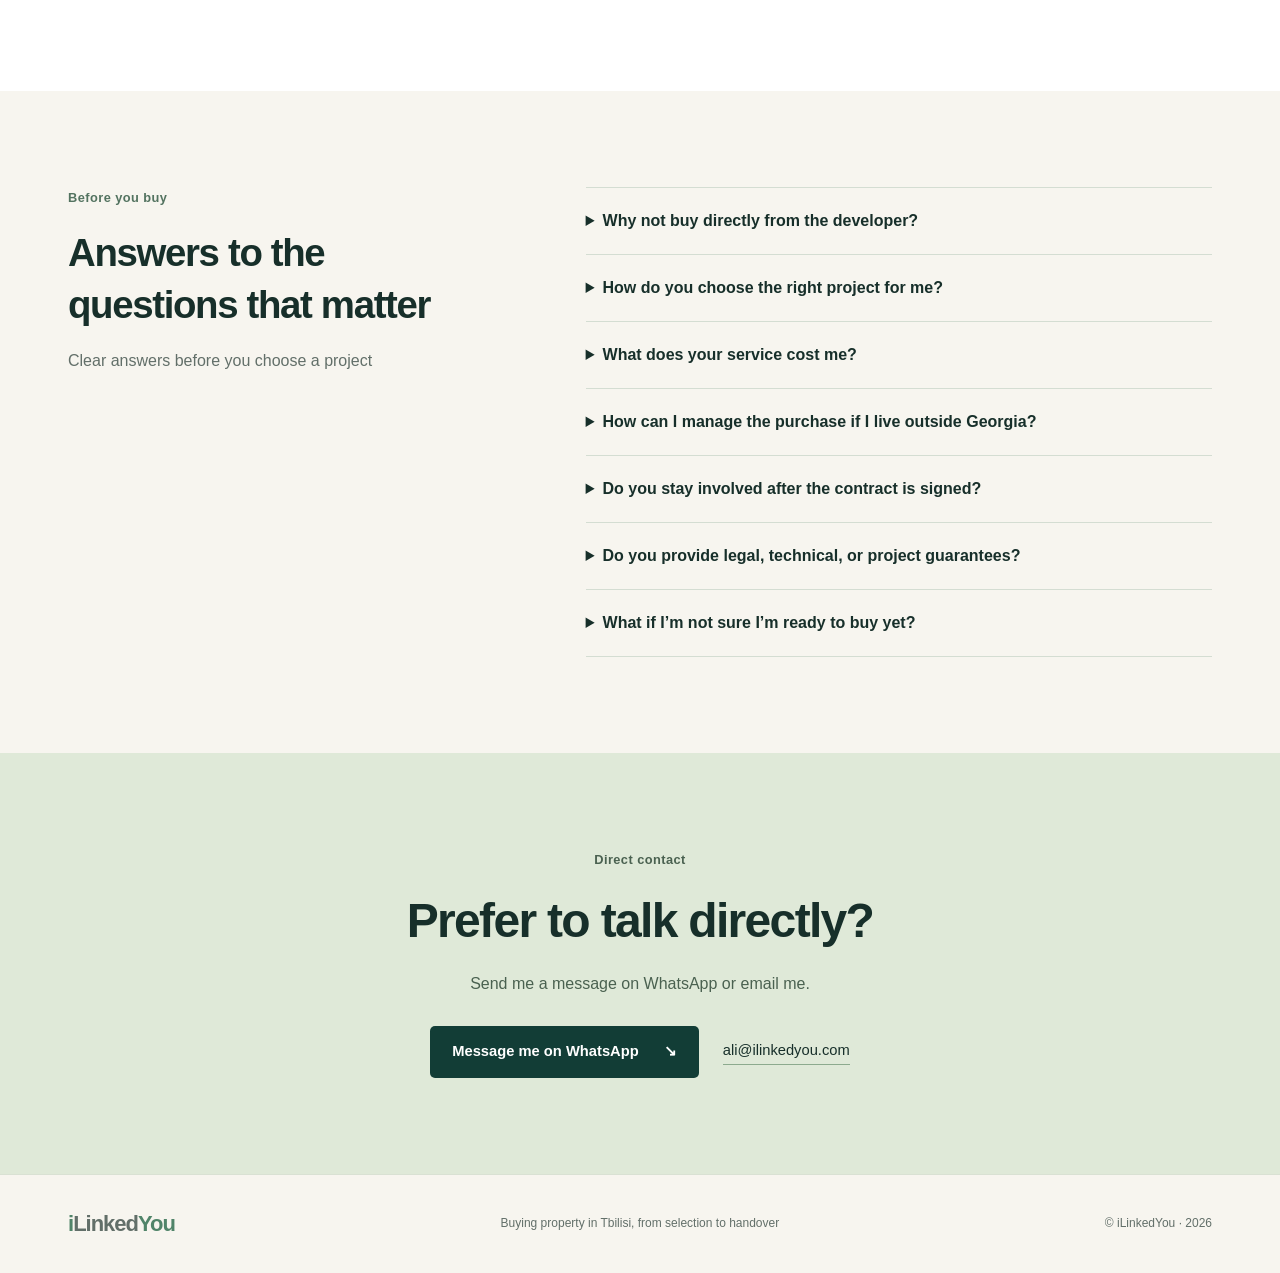
==== commit 13997748: "English landing page and mobile UX" ====
--- a/index.html
+++ b/index.html
@@ -57,8 +57,8 @@
 
         <nav id="navigation" class="site-nav" aria-label="Main navigation">
           <a href="#journey">Buying process</a>
-          <a href="#portal">Your portal</a>
-          <a href="#about">About</a>
+          <a href="#portal">Client portal</a>
+          <a href="#about">About me</a>
           <a href="#faq">FAQ</a>
           <a
             class="nav-login"
@@ -70,7 +70,7 @@
             data-language-switcher
             data-current-language="en"
           ></div>
-          <a class="nav-contact" href="#contact">Contact</a>
+          <a class="nav-contact" href="#contact">Get started</a>
         </nav>
       </div>
     </header>
@@ -81,33 +81,29 @@
           <div class="hero-copy">
             <p class="eyebrow">
               <span class="dot"></span>
-              For international buyers considering Tbilisi
+              For international buyers
             </p>
 
             <h1>
               Buying property in Tbilisi<br />
-              <span>with clarity and confidence</span>
+              <span>from selection to handover</span>
             </h1>
 
             <p class="lead">
-              With you from before the purchase to after key handover.
-            </p>
-
-            <p class="hero-detail">
-              Project comparison, clear updates, organized records, and
-              practical guidance in English.
+              I compare projects that fit your budget and goals, and support you
+              through the buying process.
             </p>
 
             <div class="actions">
               <a class="button primary" href="#contact">
-                Let&rsquo;s talk <span aria-hidden="true">→</span>
+                Get started <span aria-hidden="true">→</span>
               </a>
-              <a class="text-link" href="#journey">See the buying process</a>
+              <a class="text-link" href="#journey">Buying process</a>
             </div>
 
             <div class="hero-foot">
               <span>Based in Tbilisi</span>
-              <span>Direct communication in English</span>
+              <span>Direct support in English</span>
               <span>Private client portal</span>
             </div>
           </div>
@@ -124,10 +120,10 @@
             <figcaption>
               <span class="photo-label">Tbilisi, Georgia</span>
               <strong>
-                Your purchase,<br />
-                followed closely
+                In Tbilisi,<br />
+                keeping your purchase on track
               </strong>
-              <span>From selection to handover</span>
+              <span>Even when you&rsquo;re not here</span>
             </figcaption>
           </figure>
         </div>
@@ -136,20 +132,18 @@
       <section class="intro section-pad">
         <div class="container intro-grid">
           <div>
-            <p class="eyebrow">Buying remotely, making big decisions</p>
-            <h2>Signing the contract is only the beginning</h2>
+            <p class="eyebrow">Buying from abroad</p>
+            <h2>Support before and after the contract</h2>
           </div>
 
           <div>
             <p class="large-copy">
-              Which project really fits your needs and budget? Who keeps
-              following the details and stays available after the contract, all
-              the way to handover?
+              Before you buy, we narrow down the right options. After you buy, I
+              follow the process through handover.
             </p>
 
             <p class="muted">
-              You do not have to become a Tbilisi property expert to make a
-              well-informed purchase.
+              One clear process, from selection to handover.
             </p>
           </div>
         </div>
@@ -158,61 +152,45 @@
       <section id="journey" class="journey section-pad">
         <div class="container">
           <div class="section-heading">
-            <p class="eyebrow">From the first question to handover</p>
-            <h2>A clear next step at every stage</h2>
-            <p>
-              We shape the buying path around your goals, budget, and situation.
-            </p>
+            <p class="eyebrow">Buying process</p>
+            <h2>From your needs to handover</h2>
+            <p>Five clear stages, so you always know where you are and what comes next.</p>
           </div>
 
           <div class="journey-list">
             <article>
               <span class="step">01</span>
-              <h3>Understand your needs</h3>
-              <p>
-                We define your budget, goal, and timeline so the right options
-                can be shortlisted.
-              </p>
+              <h3>Define your needs</h3>
+              <p>We clarify your budget, goals, and buying timeline.</p>
               <span class="step-tag">Start with your needs, not a project</span>
             </article>
 
             <article>
               <span class="step">02</span>
-              <h3>Compare and shortlist</h3>
-              <p>
-                We compare projects, developers, locations, and payment plans.
-              </p>
-              <span class="step-tag">Fewer options, a clearer decision</span>
+              <h3>Compare and choose</h3>
+              <p>We compare projects, developers, and payment terms.</p>
+              <span class="step-tag">A few suitable options, not a long list</span>
             </article>
 
             <article>
               <span class="step">03</span>
-              <h3>Manage the buying path</h3>
-              <p>
-                Documents, stages, and outstanding actions are recorded and
-                followed in your file.
-              </p>
-              <span class="step-tag">Everything in one clear process</span>
+              <h3>Purchase and paperwork</h3>
+              <p>I keep track of the buying steps, documents, and outstanding actions.</p>
+              <span class="step-tag">You always know the next step</span>
             </article>
 
             <article>
               <span class="step">04</span>
-              <h3>Follow up after purchase</h3>
-              <p>
-                Project news, photos, documents, and relevant updates are added
-                to your private portal.
-              </p>
-              <span class="step-tag">Follow-up continues after payment</span>
+              <h3>Project follow-up</h3>
+              <p>I add project reports, photos, and files to your private portal.</p>
+              <span class="step-tag">Support continues after purchase</span>
             </article>
 
             <article>
               <span class="step">05</span>
               <h3>Prepare for handover</h3>
-              <p>
-                We review the handover steps and documents and, when needed,
-                connect you with an independent specialist.
-              </p>
-              <span class="step-tag">A clear path through handover day</span>
+              <p>We review the handover steps and documents and, when needed, connect you with an independent specialist.</p>
+              <span class="step-tag">A clear path through handover</span>
             </article>
           </div>
         </div>
@@ -221,22 +199,21 @@
       <section id="portal" class="portal section-pad">
         <div class="container portal-grid">
           <div>
-            <p class="eyebrow">Your private client portal</p>
+            <p class="eyebrow">Private client portal</p>
 
             <h2>
-              Your property file;<br />
-              organized and always accessible
+              Always know<br />
+              where you are in the process
             </h2>
 
             <p>
-              See your buying status, documents, and latest updates in one
-              place.
+              Your current stage, next step, documents, and latest updates—all in one place.
             </p>
 
             <ul class="check-list">
-              <li>Current stage and next step</li>
-              <li>Your files and documents</li>
-              <li>Information and project updates</li>
+              <li>Purchase status and next step</li>
+              <li>Documents and reports</li>
+              <li>Project updates</li>
             </ul>
           </div>
 
@@ -250,18 +227,18 @@
             </div>
 
             <div class="demo-body">
-              <p class="eyebrow">Sample file · Tbilisi</p>
+              <p class="eyebrow">Sample client file · Tbilisi</p>
 
               <h3>Welcome, Sarah</h3>
 
-              <p class="muted">Current stage: Property selection</p>
+              <p class="muted">Current stage: Compare and choose</p>
 
               <div class="demo-progress"><span></span></div>
 
               <div class="demo-stages">
                 <span>✓ Needs defined</span>
-                <strong>Property selection</strong>
-                <span>Purchase review</span>
+                <strong>Compare &amp; choose</strong>
+                <span>Purchase &amp; paperwork</span>
               </div>
 
               <div class="next-step">
@@ -273,7 +250,7 @@
               <div class="demo-file">
                 <span class="file-icon" aria-hidden="true">▤</span>
                 <div>
-                  <strong>Shortlisted options comparison</strong>
+                  <strong>Comparison of shortlisted options</strong>
                   <small>Client report</small>
                 </div>
                 <span aria-hidden="true">↘</span>
@@ -304,23 +281,20 @@
             <h2>Hi, I&rsquo;m Ali</h2>
 
             <p>
-              I bring more than two decades of experience in international
-              trade, international client relations, and close follow-up on
-              financial and commercial matters. Today I apply that same
-              discipline to helping buyers navigate off-plan and new-build
-              property purchases in Tbilisi.
+              I have more than 18 years of experience in international trade,
+              working with overseas clients, and coordinating commercial
+              processes.
             </p>
 
             <p>
-              I am not the developer, quality inspector, or sales manager of any
-              single project.
+              Today I apply that experience to property buying in Tbilisi:
+              comparing options, keeping the next step clear, and staying on top
+              of the process through handover.
             </p>
 
             <p>
-              After understanding your budget and goal, I help you compare
-              projects carefully. If you decide to buy, I stay with you through
-              the process—just as carefully as I would if I were buying for
-              myself.
+              I&rsquo;m not here to sell you one particular project; we start with
+              your budget and goals.
             </p>
 
             <a class="text-link" href="https://wa.me/995598088750">
@@ -334,55 +308,75 @@
       <section id="faq" class="faq section-pad">
         <div class="container faq-grid">
           <div>
-            <p class="eyebrow">Before we start</p>
-            <h2>A few common questions</h2>
-            <p class="muted">Clarity from the beginning</p>
-          </div>
-
-          <div>
-            <details>
-              <summary>Who is this service for?</summary>
-              <p>
-                International buyers considering new-build or under-construction
-                property in Tbilisi, especially those who are buying remotely or
-                want structured support throughout the process.
-              </p>
-            </details>
-
-            <details>
-              <summary>What does the service cost the buyer?</summary>
-              <p>
-                For projects we cooperate with, the developer pays our
-                commission. Independent services such as a lawyer or technical
-                inspector, when needed, are priced separately.
-              </p>
-            </details>
-
-            <details>
-              <summary>
-                Do you guarantee profit or the developer&rsquo;s handover date?
-              </summary>
-              <p>
-                No. We do not guarantee investment returns, price growth, or a
-                developer&rsquo;s delivery date. Our role is to provide clear
-                information, structured follow-up, and buyer support through the
-                process.
-              </p>
-            </details>
-
-            <details>
-              <summary>How do you follow up after the purchase?</summary>
-              <p>
-                Information, documents, photos, and updates related to your
-                property are organized in your private client portal.
-              </p>
-            </details>
-
-            <details>
-              <summary>How do I start?</summary>
-              <p>
-                With a short conversation about your goal, budget, and purchase
-                timeline. From there, we define the most useful next step.
+            <p class="eyebrow">Before you buy</p>
+            <h2>Answers to the questions that matter</h2>
+            <p class="muted">Clear answers before you choose a project</p>
+          </div>
+
+          <div>
+            <details>
+              <summary>Why not buy directly from the developer?</summary>
+              <p>
+                You can. A developer naturally presents its own project. I start
+                with your needs and budget, compare a few suitable options, and
+                continue supporting you after you choose.
+              </p>
+            </details>
+
+            <details>
+              <summary>How do you choose the right project for me?</summary>
+              <p>
+                We clarify your budget, buying goal, timeline, and preferred
+                payment plan. I then compare the most relevant options side by
+                side, so you can choose between a few suitable projects rather
+                than work through a long list.
+              </p>
+            </details>
+
+            <details>
+              <summary>What does your service cost me?</summary>
+              <p>
+                For projects where I work with the developer, the developer pays
+                my commission. Independent services such as a lawyer or technical
+                inspector, when needed, are paid separately.
+              </p>
+            </details>
+
+            <details>
+              <summary>How can I manage the purchase if I live outside Georgia?</summary>
+              <p>
+                Much of the process can be handled remotely. Your case status,
+                documents, reports, and updates are organized in your private
+                client portal, and I let you know in advance about any step that
+                requires your presence or a separate action.
+              </p>
+            </details>
+
+            <details>
+              <summary>Do you stay involved after the contract is signed?</summary>
+              <p>
+                Yes. My work does not end at signing. I continue tracking project
+                updates, documents, and next steps through preparation for
+                handover.
+              </p>
+            </details>
+
+            <details>
+              <summary>Do you provide legal, technical, or project guarantees?</summary>
+              <p>
+                No. I am not your lawyer, technical inspector, or guarantor of the
+                project. When needed, I can connect you with an independent
+                specialist. I also do not guarantee returns, price growth, or the
+                developer&rsquo;s handover date.
+              </p>
+            </details>
+
+            <details>
+              <summary>What if I&rsquo;m not sure I&rsquo;m ready to buy yet?</summary>
+              <p>
+                Start with a short conversation. You do not need to have made a
+                final decision; first we clarify your situation, then decide
+                whether there is a useful next step.
               </p>
             </details>
           </div>
@@ -391,18 +385,15 @@
 
       <section id="contact" class="contact section-pad">
         <div class="container contact-inner">
-          <p class="eyebrow">First step: a short conversation</p>
-
-          <h2>Tell me what you are looking for</h2>
-
-          <p>
-            What is your goal, what budget are you considering, and when are you
-            planning to buy?
-          </p>
+          <p class="eyebrow">Direct contact</p>
+
+          <h2>Prefer to talk directly?</h2>
+
+          <p>Send me a message on WhatsApp or email me.</p>
 
           <div class="actions">
             <a class="button light" href="https://wa.me/995598088750">
-              WhatsApp me <span aria-hidden="true">↘</span>
+              Message me on WhatsApp <span aria-hidden="true">↘</span>
             </a>
 
             <a class="email-link" href="mailto:ali@ilinkedyou.com">
@@ -419,7 +410,7 @@
           <bdi><span>i</span>Linked<span>You</span></bdi>
         </a>
 
-        <span>Buying property in Tbilisi, with clear buyer support</span>
+        <span>Buying property in Tbilisi, from selection to handover</span>
 
         <span>© <bdi>iLinkedYou</bdi> · 2026</span>
       </div>
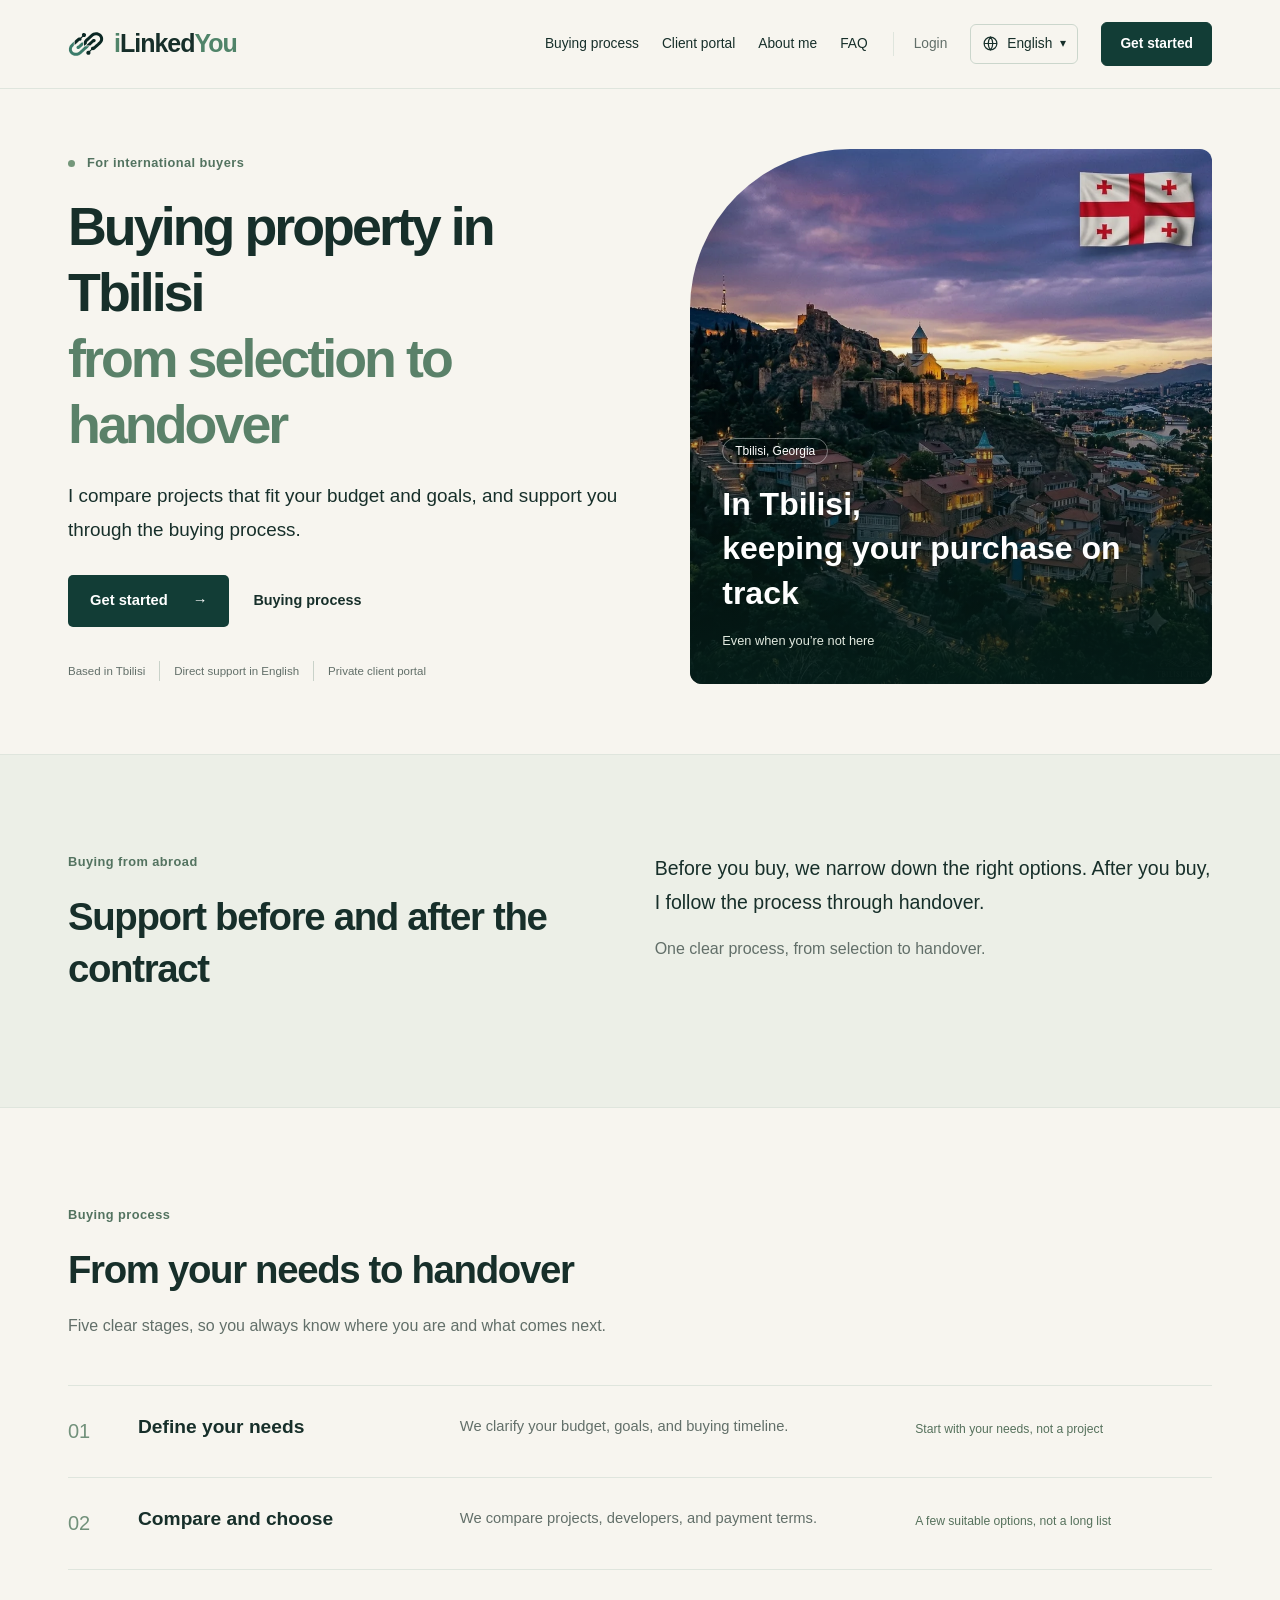
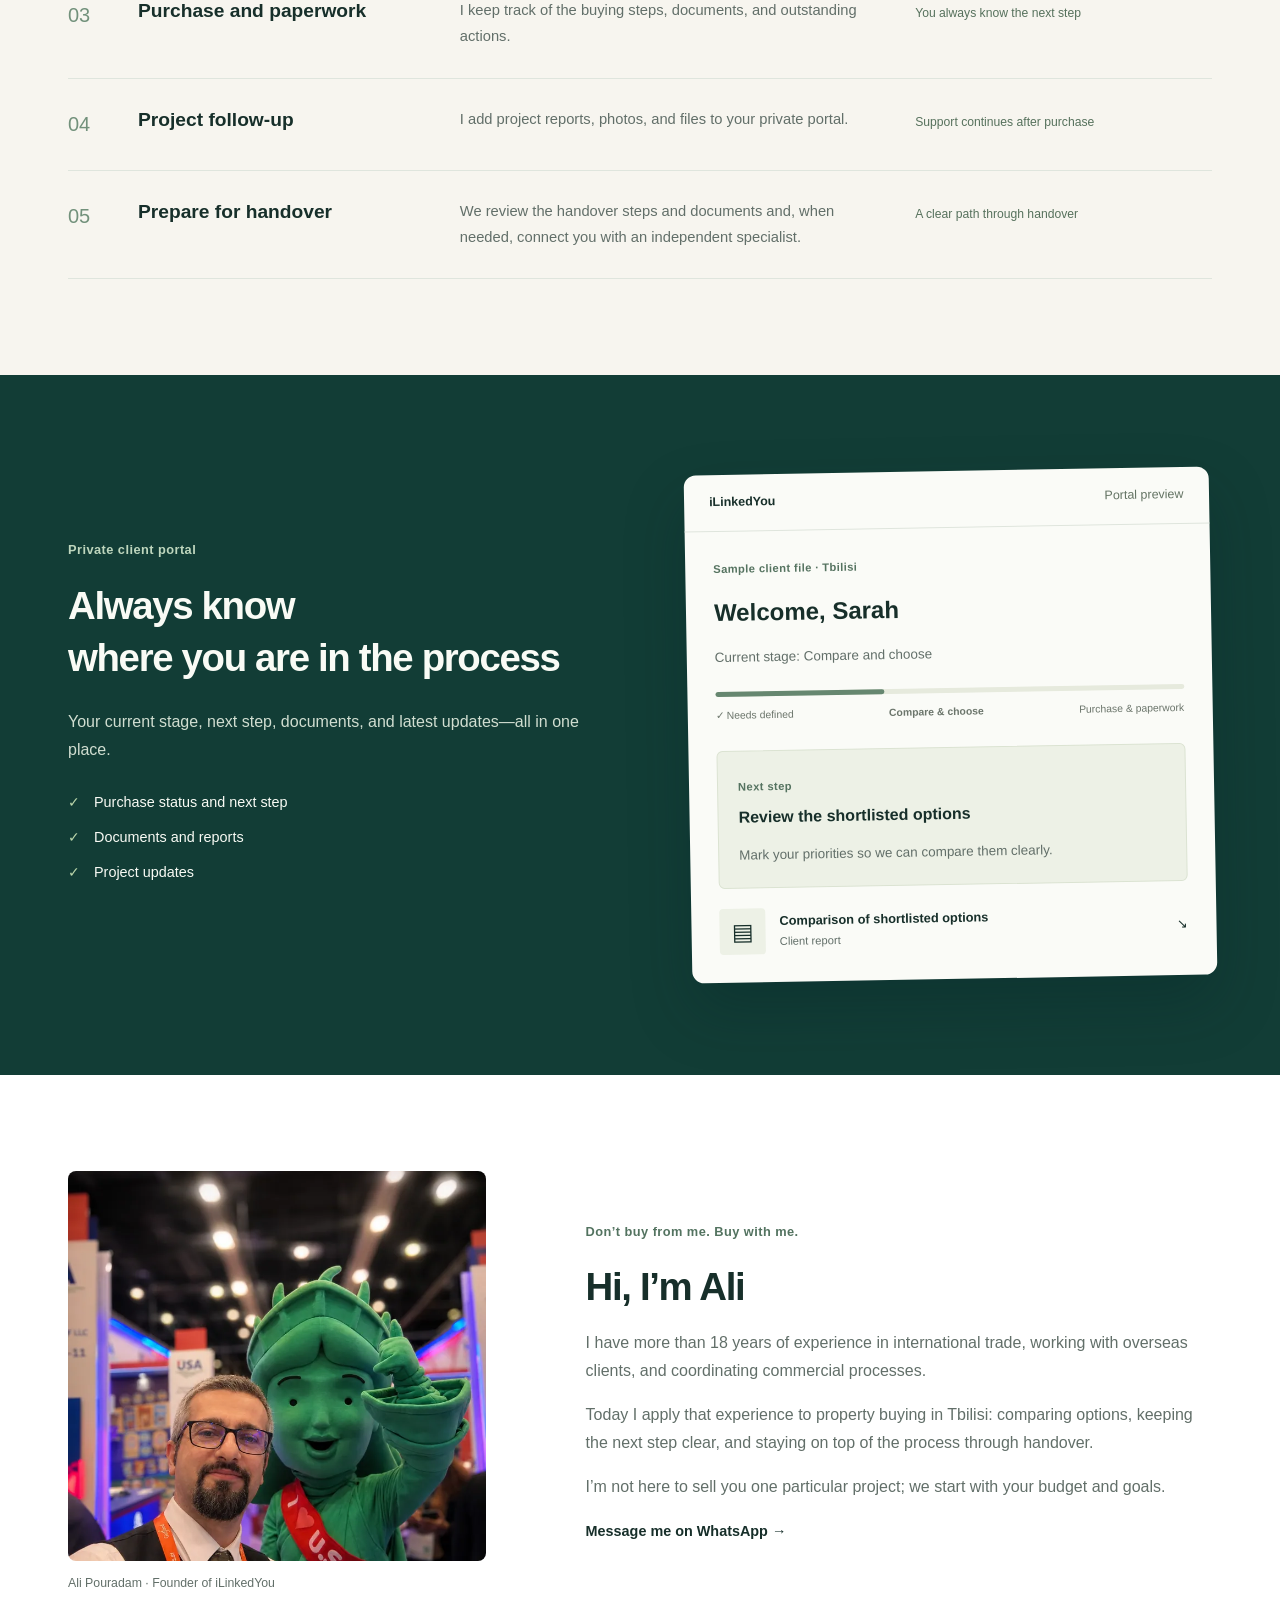
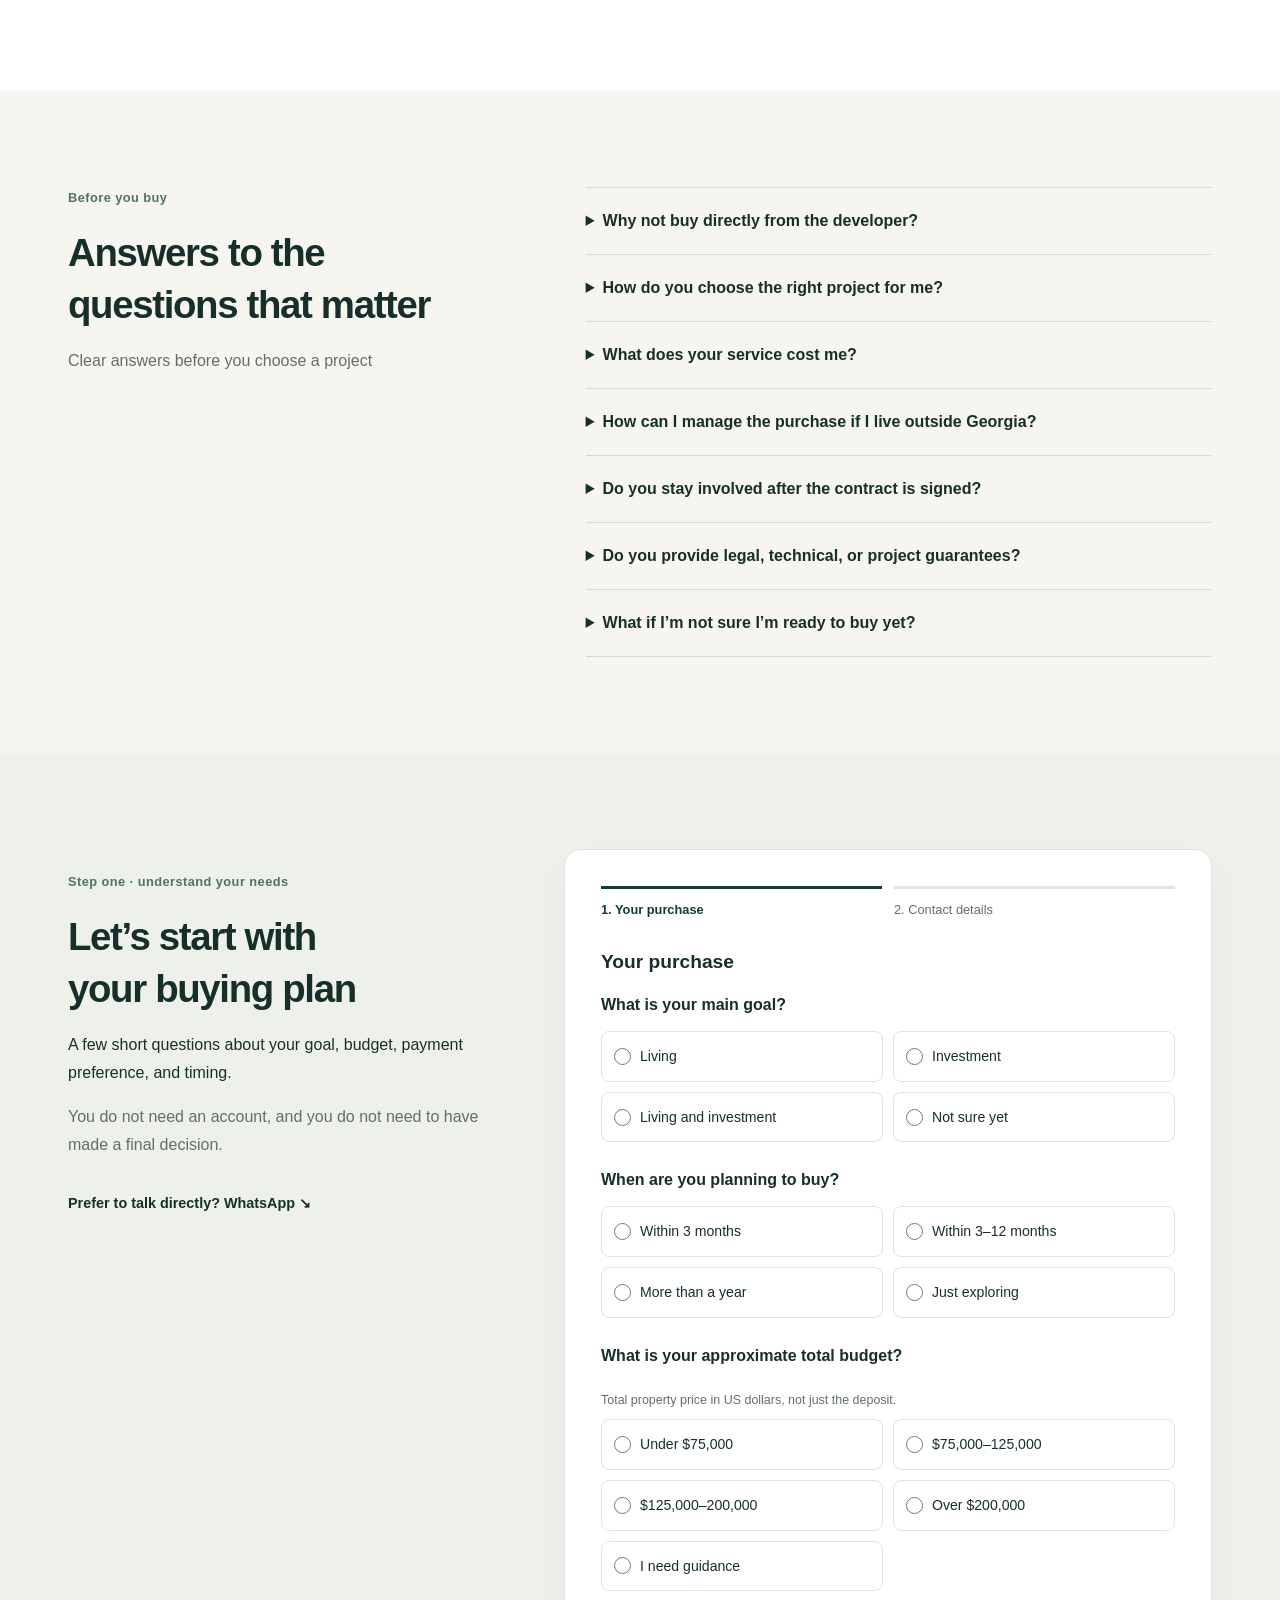
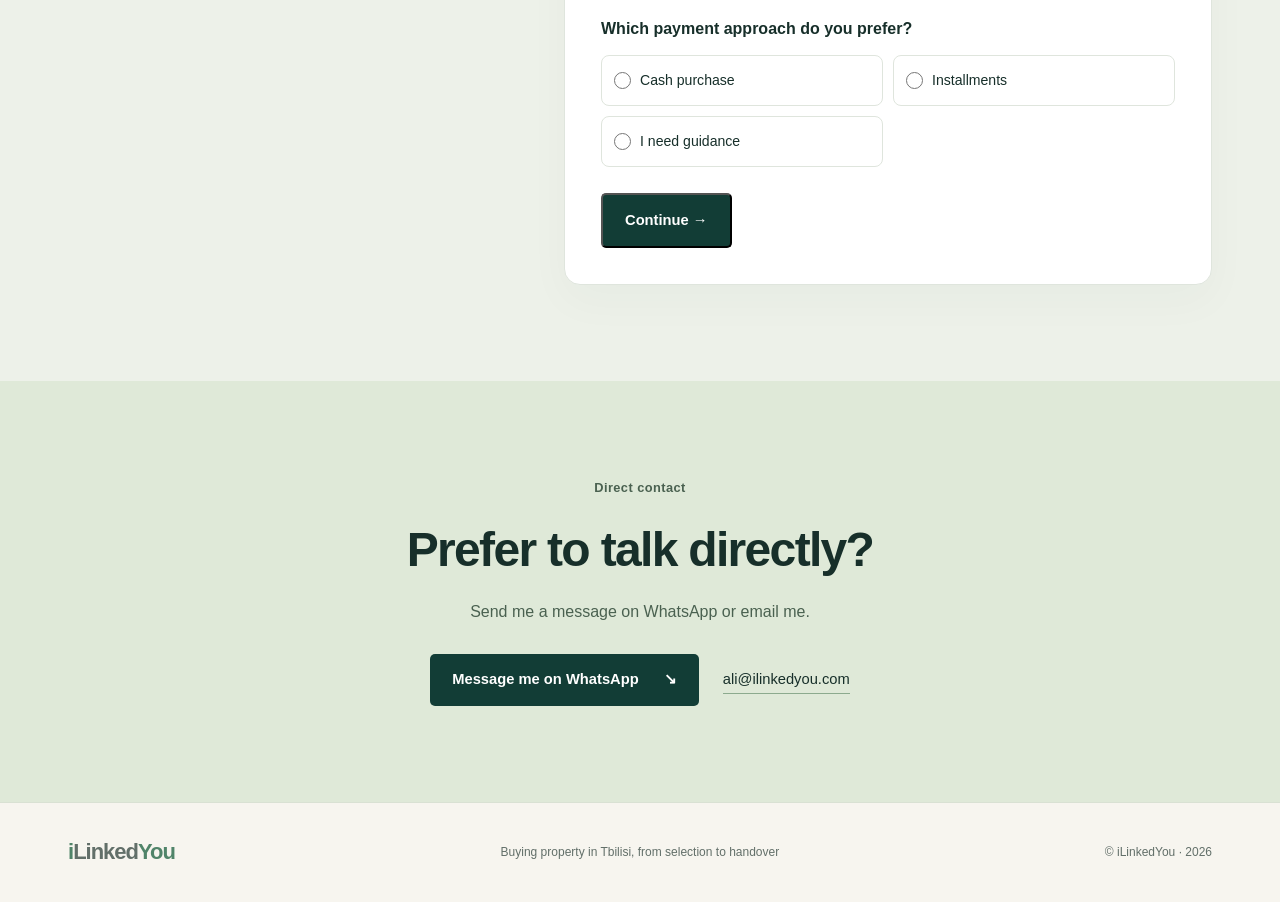
==== commit 55c9d245: "Add bilingual two-step consultation form" ====
--- a/index.html
+++ b/index.html
@@ -19,6 +19,7 @@
     <meta property="og:type" content="website" />
     <meta property="og:locale" content="en_US" />
     <meta property="og:site_name" content="iLinkedYou" />
+    <meta property="og:url" content="https://ilinkedyou.com/" />
     <meta
       property="og:title"
       content="Buy Property in Tbilisi with Clarity and Confidence"
@@ -34,7 +35,9 @@
       href="assets/vendor/bootstrap/css/bootstrap.min.css"
     />
     <link rel="stylesheet" href="assets/css/site.css" />
+    <link rel="stylesheet" href="assets/css/consultation.css?v=20260919" />
     <script src="assets/js/site.js" defer></script>
+    <script src="assets/js/consultation.js?v=20260919" defer></script>
   </head>
   <body>
     <a class="skip" href="#main">Skip to main content</a>
@@ -70,7 +73,7 @@
             data-language-switcher
             data-current-language="en"
           ></div>
-          <a class="nav-contact" href="#contact">Get started</a>
+          <a class="nav-contact" href="#consultation">Get started</a>
         </nav>
       </div>
     </header>
@@ -95,7 +98,7 @@
             </p>
 
             <div class="actions">
-              <a class="button primary" href="#contact">
+              <a class="button primary" href="#consultation">
                 Get started <span aria-hidden="true">→</span>
               </a>
               <a class="text-link" href="#journey">Buying process</a>
@@ -383,6 +386,79 @@
         </div>
       </section>
 
+      <section id="consultation" class="consultation section-pad" aria-labelledby="consultation-title">
+        <div class="container consultation-grid">
+          <div class="consultation-intro">
+            <p class="eyebrow">Step one · understand your needs</p>
+            <h2 id="consultation-title">Let&rsquo;s start with<br />your buying plan</h2>
+            <p>A few short questions about your goal, budget, payment preference, and timing.</p>
+            <p class="muted">You do not need an account, and you do not need to have made a final decision.</p>
+            <a class="text-link" href="https://wa.me/995598088750">Prefer to talk directly? WhatsApp ↘</a>
+          </div>
+          <div class="consultation-card">
+            <ol class="consultation-progress" aria-label="Form steps">
+              <li aria-current="step">1. Your purchase</li>
+              <li>2. Contact details</li>
+            </ol>
+            <noscript><p>Please enable JavaScript to complete the form or <a href="https://wa.me/995598088750">message me on WhatsApp</a>.</p></noscript>
+            <form id="consultation-form" data-endpoint="https://ilinkedyou-portal-preview.ilinkedyou-portal.workers.dev/api/consultations" data-locale="en" hidden>
+              <div data-step>
+                <h3 tabindex="-1">Your purchase</h3>
+                <fieldset><legend>What is your main goal?</legend><div class="consultation-options">
+                  <label class="consultation-option"><input type="radio" name="goal" value="living" required />Living</label>
+                  <label class="consultation-option"><input type="radio" name="goal" value="investment" />Investment</label>
+                  <label class="consultation-option"><input type="radio" name="goal" value="both" />Living and investment</label>
+                  <label class="consultation-option"><input type="radio" name="goal" value="undecided" />Not sure yet</label>
+                </div></fieldset>
+                <fieldset><legend>When are you planning to buy?</legend><div class="consultation-options">
+                  <label class="consultation-option"><input type="radio" name="timeline" value="soon" required />Within 3 months</label>
+                  <label class="consultation-option"><input type="radio" name="timeline" value="this_year" />Within 3–12 months</label>
+                  <label class="consultation-option"><input type="radio" name="timeline" value="later" />More than a year</label>
+                  <label class="consultation-option"><input type="radio" name="timeline" value="exploring" />Just exploring</label>
+                </div></fieldset>
+                <fieldset><legend>What is your approximate total budget?</legend><small>Total property price in US dollars, not just the deposit.</small><div class="consultation-options">
+                  <label class="consultation-option"><input type="radio" name="budget" value="under_75" required />Under $75,000</label>
+                  <label class="consultation-option"><input type="radio" name="budget" value="75_125" />$75,000–125,000</label>
+                  <label class="consultation-option"><input type="radio" name="budget" value="125_200" />$125,000–200,000</label>
+                  <label class="consultation-option"><input type="radio" name="budget" value="over_200" />Over $200,000</label>
+                  <label class="consultation-option"><input type="radio" name="budget" value="advice" />I need guidance</label>
+                </div></fieldset>
+                <fieldset><legend>Which payment approach do you prefer?</legend><div class="consultation-options">
+                  <label class="consultation-option"><input type="radio" name="payment" value="cash" required />Cash purchase</label>
+                  <label class="consultation-option"><input type="radio" name="payment" value="installments" />Installments</label>
+                  <label class="consultation-option"><input type="radio" name="payment" value="advice" />I need guidance</label>
+                </div></fieldset>
+              </div>
+              <div data-step hidden>
+                <h3 tabindex="-1">How should I contact you?</h3>
+                <label class="consultation-field"><span>Your name</span><input name="full_name" autocomplete="name" minlength="2" maxlength="120" dir="auto" required /></label>
+                <fieldset><legend>Preferred contact method</legend><div class="consultation-options">
+                  <label class="consultation-option"><input type="radio" name="contact_method" value="whatsapp" checked />WhatsApp</label>
+                  <label class="consultation-option"><input type="radio" name="contact_method" value="email" />Email</label>
+                  <label class="consultation-option"><input type="radio" name="contact_method" value="phone" />Phone call</label>
+                  <label class="consultation-option"><input type="radio" name="contact_method" value="telegram" />Telegram</label>
+                </div></fieldset>
+                <label class="consultation-field"><span data-contact-label>WhatsApp number with country code</span><input name="contact" type="tel" autocomplete="tel" maxlength="254" dir="ltr" aria-describedby="contact-hint" required /><small id="contact-hint" data-contact-hint></small></label>
+                <label class="consultation-field"><span>Anything else we should know? <small>Optional</small></span><textarea name="notes" rows="3" maxlength="1500" dir="auto" placeholder="A specific need, question, or priority"></textarea></label>
+                <label class="consultation-consent"><input type="checkbox" name="consent" required /><span>I agree that this information may be used to review my request and contact me about this consultation. This is not a marketing subscription.</span></label>
+                <div data-verification></div>
+                <div class="consultation-trap" aria-hidden="true"><label>Website<input name="website" tabindex="-1" autocomplete="off" /></label></div>
+              </div>
+              <p class="consultation-error" data-error role="alert" hidden></p>
+              <div class="consultation-controls"><button type="button" class="consultation-back" data-back hidden>Back</button><button type="button" class="button primary" data-next>Continue →</button><button type="submit" class="button primary" data-submit hidden>Submit consultation request</button></div>
+            </form>
+            <div data-success class="consultation-success" hidden role="status">
+              <h3 tabindex="-1" class="consultation-success-title"><span data-success-title>Your request has been submitted</span><span aria-hidden="true" class="consultation-success-check">✓</span></h3>
+              <p data-success-message>I will review it and contact you within 24 hours through the method below:</p>
+              <p><strong data-contact-method>WhatsApp</strong> <bdi data-contact-value dir="ltr"></bdi></p>
+              <p><small>Reference code</small> <bdi data-reference dir="ltr" class="consultation-ltr"></bdi></p>
+              <button type="button" class="button secondary" data-edit>Edit</button>
+              <a data-whatsapp class="button primary" href="https://wa.me/995598088750">Continue on WhatsApp ↘</a>
+            </div>
+          </div>
+        </div>
+      </section>
+
       <section id="contact" class="contact section-pad">
         <div class="container contact-inner">
           <p class="eyebrow">Direct contact</p>
--- a/assets/css/site.css
+++ b/assets/css/site.css
@@ -350,3 +350,22 @@
 @media (max-width: 380px) {
   html[lang="fa"] .hero h1 { font-size: 2.35rem; }
 }
+
+/* English mobile polish */
+@media (max-width: 480px) {
+  html[lang="en"] .hero h1 {
+    font-size: clamp(1.95rem, 8vw, 2.15rem);
+    letter-spacing: -.045em;
+  }
+}
+
+@media (max-width: 380px) {
+  html[lang="en"] .hero-foot {
+    column-gap: 12px;
+    row-gap: 6px;
+  }
+  html[lang="en"] .hero-foot span + span {
+    border-inline-start: 0;
+    padding-inline-start: 0;
+  }
+}
--- a/assets/css/consultation.css
+++ b/assets/css/consultation.css
@@ -0,0 +1,47 @@
+.consultation { background: #edf1e9; }
+.consultation-grid { display: grid; grid-template-columns: .8fr 1.2fr; gap: 64px; align-items: start; }
+.consultation-intro { padding-block: 22px; }
+.consultation-intro h2 { max-width: 420px; }
+.consultation-intro .text-link { display: inline-block; margin-top: 16px; }
+.consultation-card { background: #fff; padding: 36px; border: 1px solid var(--line); border-radius: 16px; box-shadow: 0 16px 44px #123d3608; min-width: 0; }
+.consultation-card [hidden] { display: none !important; }
+.consultation-progress { display: flex; list-style: none; padding: 0; gap: 12px; margin-bottom: 28px; font-size: .8rem; }
+.consultation-progress li { flex: 1; border-top: 3px solid var(--line); padding-top: 10px; color: var(--muted); }
+.consultation-progress li[aria-current="step"] { color: var(--green); border-color: var(--green); font-weight: 700; }
+.consultation-card fieldset { border: 0; margin: 0 0 24px; padding: 0; min-width: 0; }
+.consultation-card legend { font-size: 1rem; font-weight: 650; margin-bottom: 12px; float: none; }
+.consultation-options { display: grid; grid-template-columns: 1fr 1fr; gap: 10px; }
+.consultation-option { display: flex; gap: 9px; align-items: center; border: 1px solid var(--line); border-radius: 8px; padding: 12px; cursor: pointer; font-size: .88rem; }
+.consultation-option:has(input:checked) { border-color: var(--green); background: #edf5ee; box-shadow: inset 0 0 0 1px var(--green); }
+.consultation-option input { accent-color: var(--green); flex-shrink: 0; width: 17px; height: 17px; }
+.consultation-field { display: block; margin-bottom: 20px; }
+.consultation-field > span { display: block; font-weight: 600; margin-bottom: 8px; }
+.consultation-field input, .consultation-field textarea, .consultation-field select { width: 100%; font: inherit; padding: 11px 12px; border: 1px solid #a9b8ac; border-radius: 8px; background: white; color: var(--ink); }
+.consultation-field textarea { resize: vertical; }
+.consultation-card small { display: block; color: var(--muted); font-size: .78rem; margin-block: 8px; }
+.consultation-controls { display: flex; gap: 16px; justify-content: space-between; margin-top: 26px; }
+.consultation-controls button { cursor: pointer; }
+.consultation-back { border: 0; background: transparent; padding: 10px; text-decoration: underline; text-underline-offset: 4px; }
+.consultation-card button:disabled { opacity: .65; cursor: wait; }
+.consultation-consent { display: flex; align-items: start; gap: 10px; font-size: .82rem; margin-bottom: 18px; }
+.consultation-consent input { margin-top: 7px; accent-color: var(--green); }
+.consultation-error { color: #8b2525; background: #fff1ed; padding: 12px 16px; border-radius: 8px; }
+.consultation-success h3 { font-size: 1.6rem; }
+.consultation-summary { background: var(--cream); padding: 16px; border-radius: 8px; font-size: .88rem; margin-bottom: 20px; }
+.consultation-summary p { margin-bottom: 5px; }
+.consultation-trap { position: absolute; inset-inline-start: 0; top: 0; width: 1px; height: 1px; overflow: hidden; clip-path: inset(50%); white-space: nowrap; pointer-events: none; }
+@media (max-width: 900px) { .consultation-grid { grid-template-columns: 1fr; gap: 24px; } .consultation-intro { padding: 0; } }
+@media (max-width: 480px) { .consultation-card { padding: 22px 16px; } .consultation-options { grid-template-columns: 1fr; } .consultation-controls .button { padding-inline: 16px; } }
+
+.consultation-success-title { display: flex; flex-direction: row; direction: rtl; align-items: baseline; gap: .5em; }
+.consultation-success-check { direction: ltr; unicode-bidi: isolate; flex: none; color: var(--accent, #176a65); }
+.consultation-success [data-contact-value], .consultation-ltr { direction: ltr; unicode-bidi: isolate; display: inline-block; overflow-wrap: anywhere; }
+.consultation-success [data-edit] { margin-inline-end: 10px; }
+.consultation-success .secondary { border: 1px solid var(--green); background: transparent; color: var(--green); cursor: pointer; }
+html[dir="ltr"] .consultation-success-title { direction: ltr; }
+
+/* Mobile polish */
+@media (max-width: 480px) {
+  .consultation-progress { gap: 6px; font-size: .72rem; }
+  .consultation-progress li { padding-top: 8px; }
+}
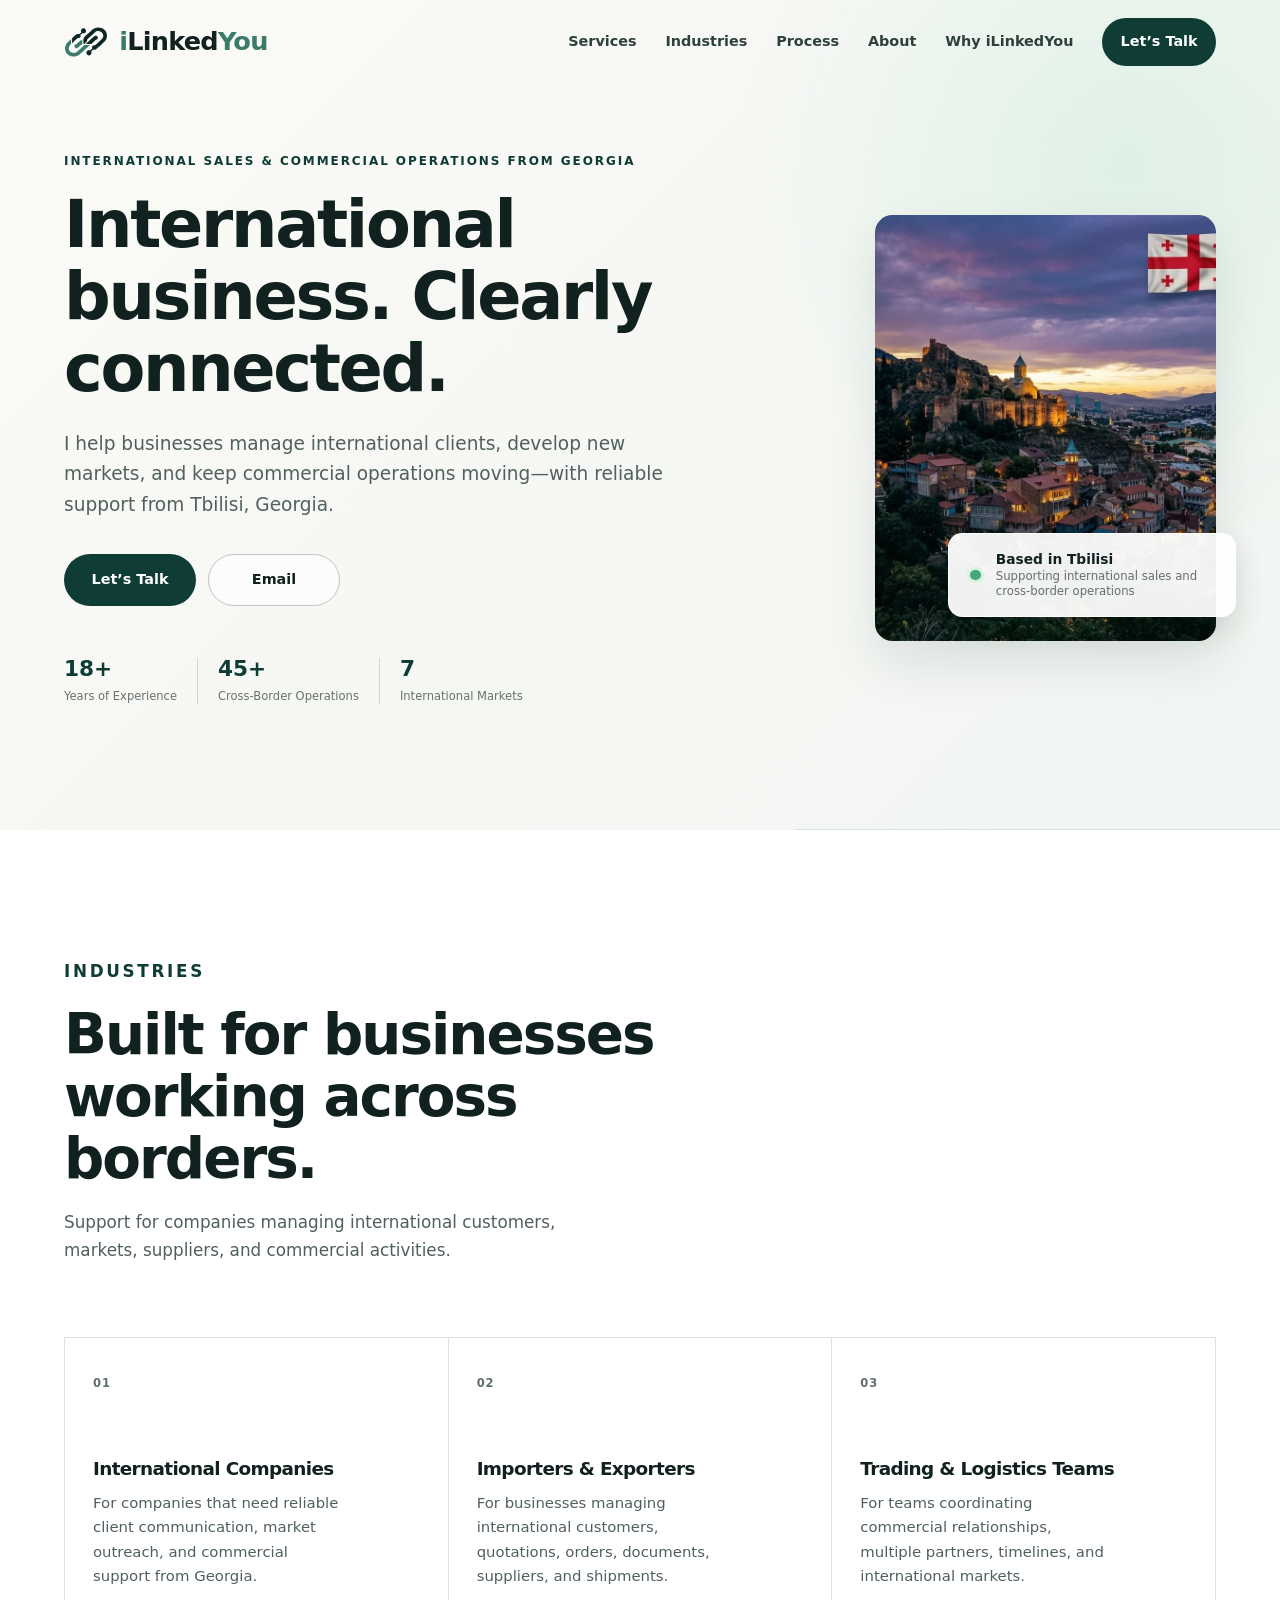
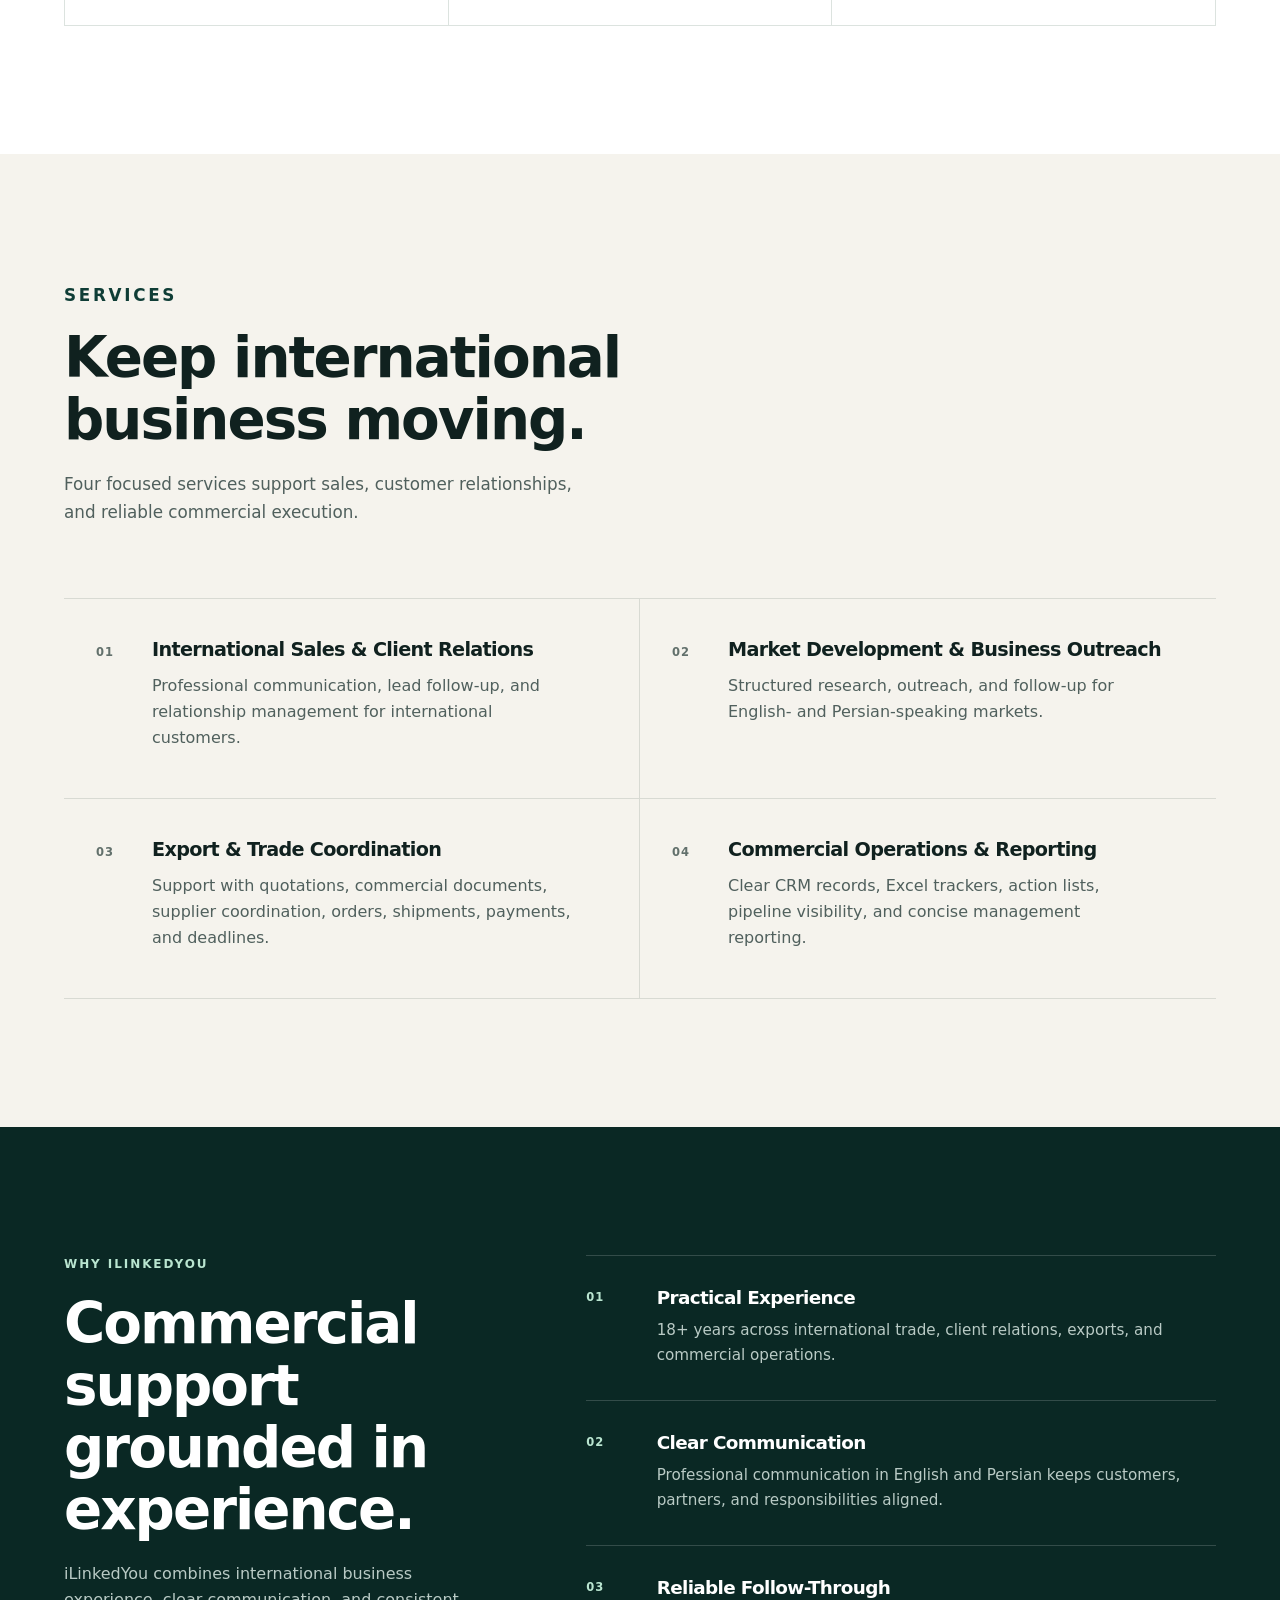
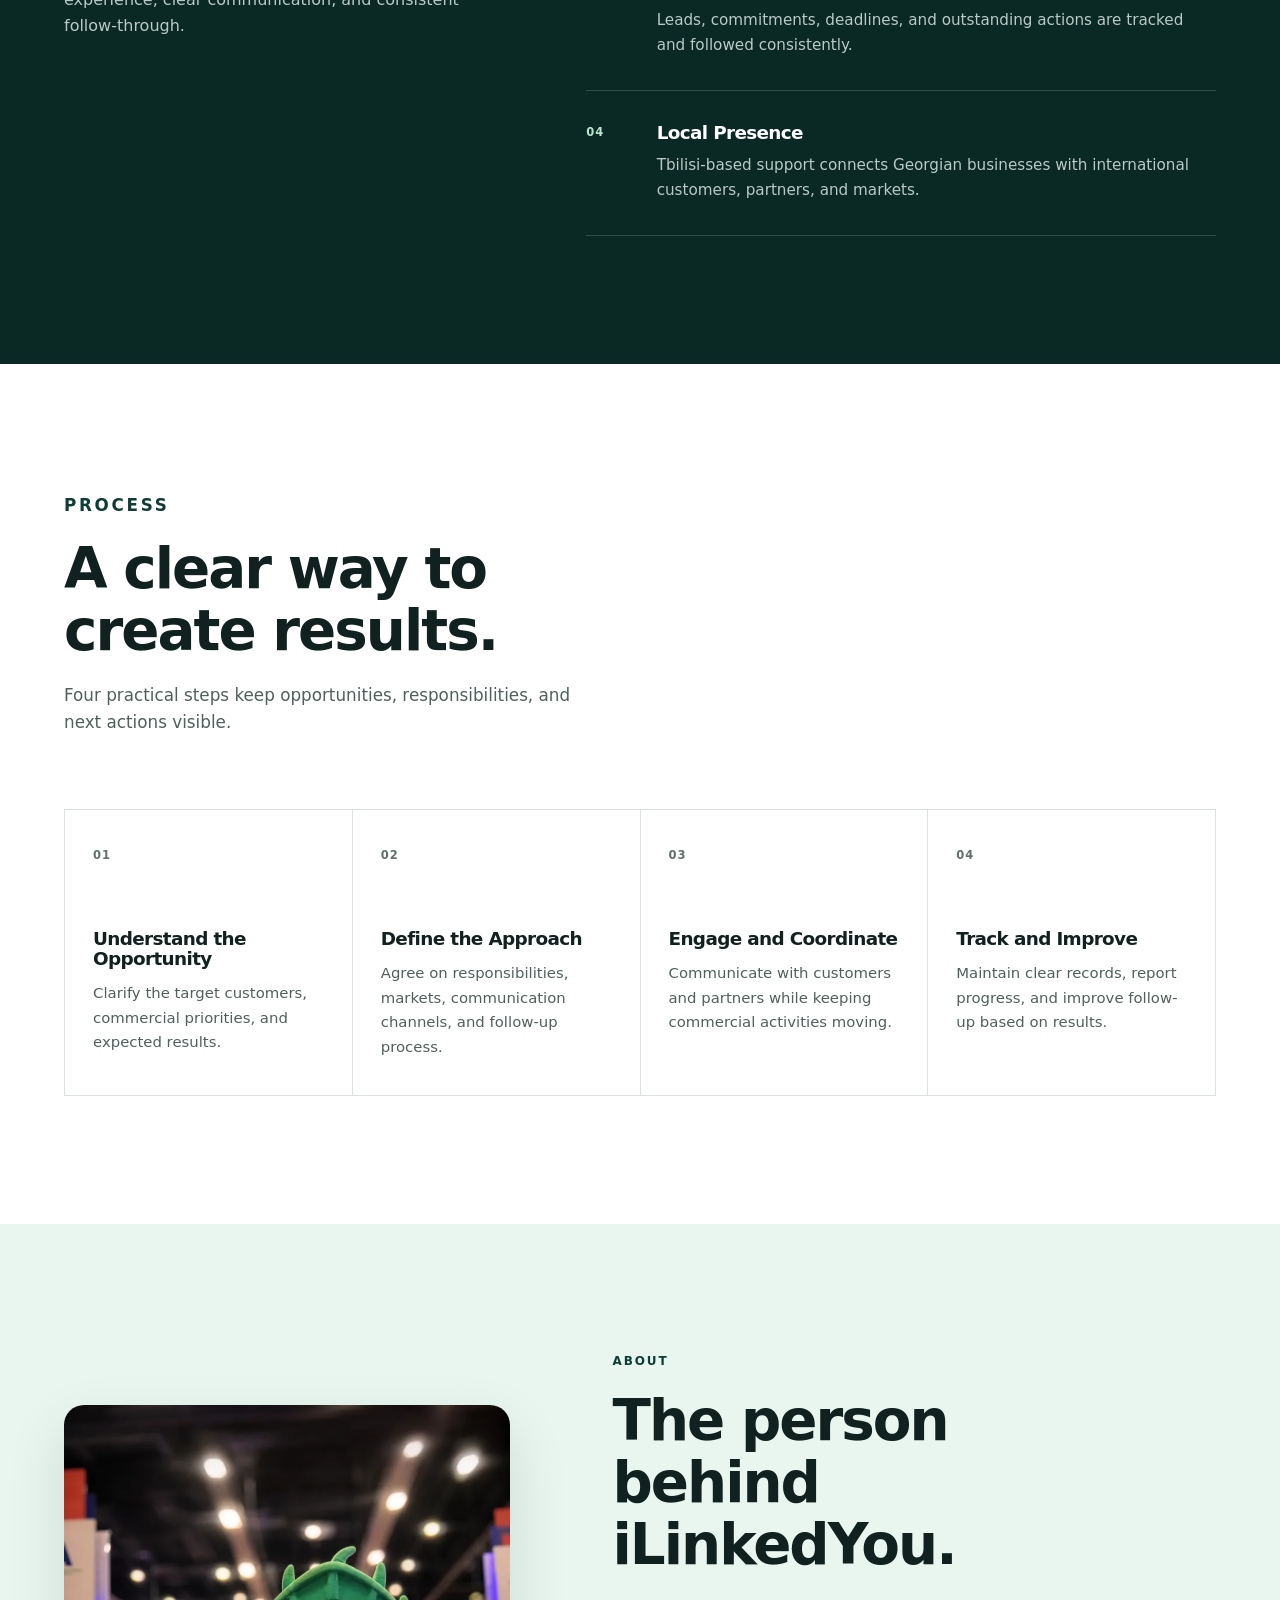
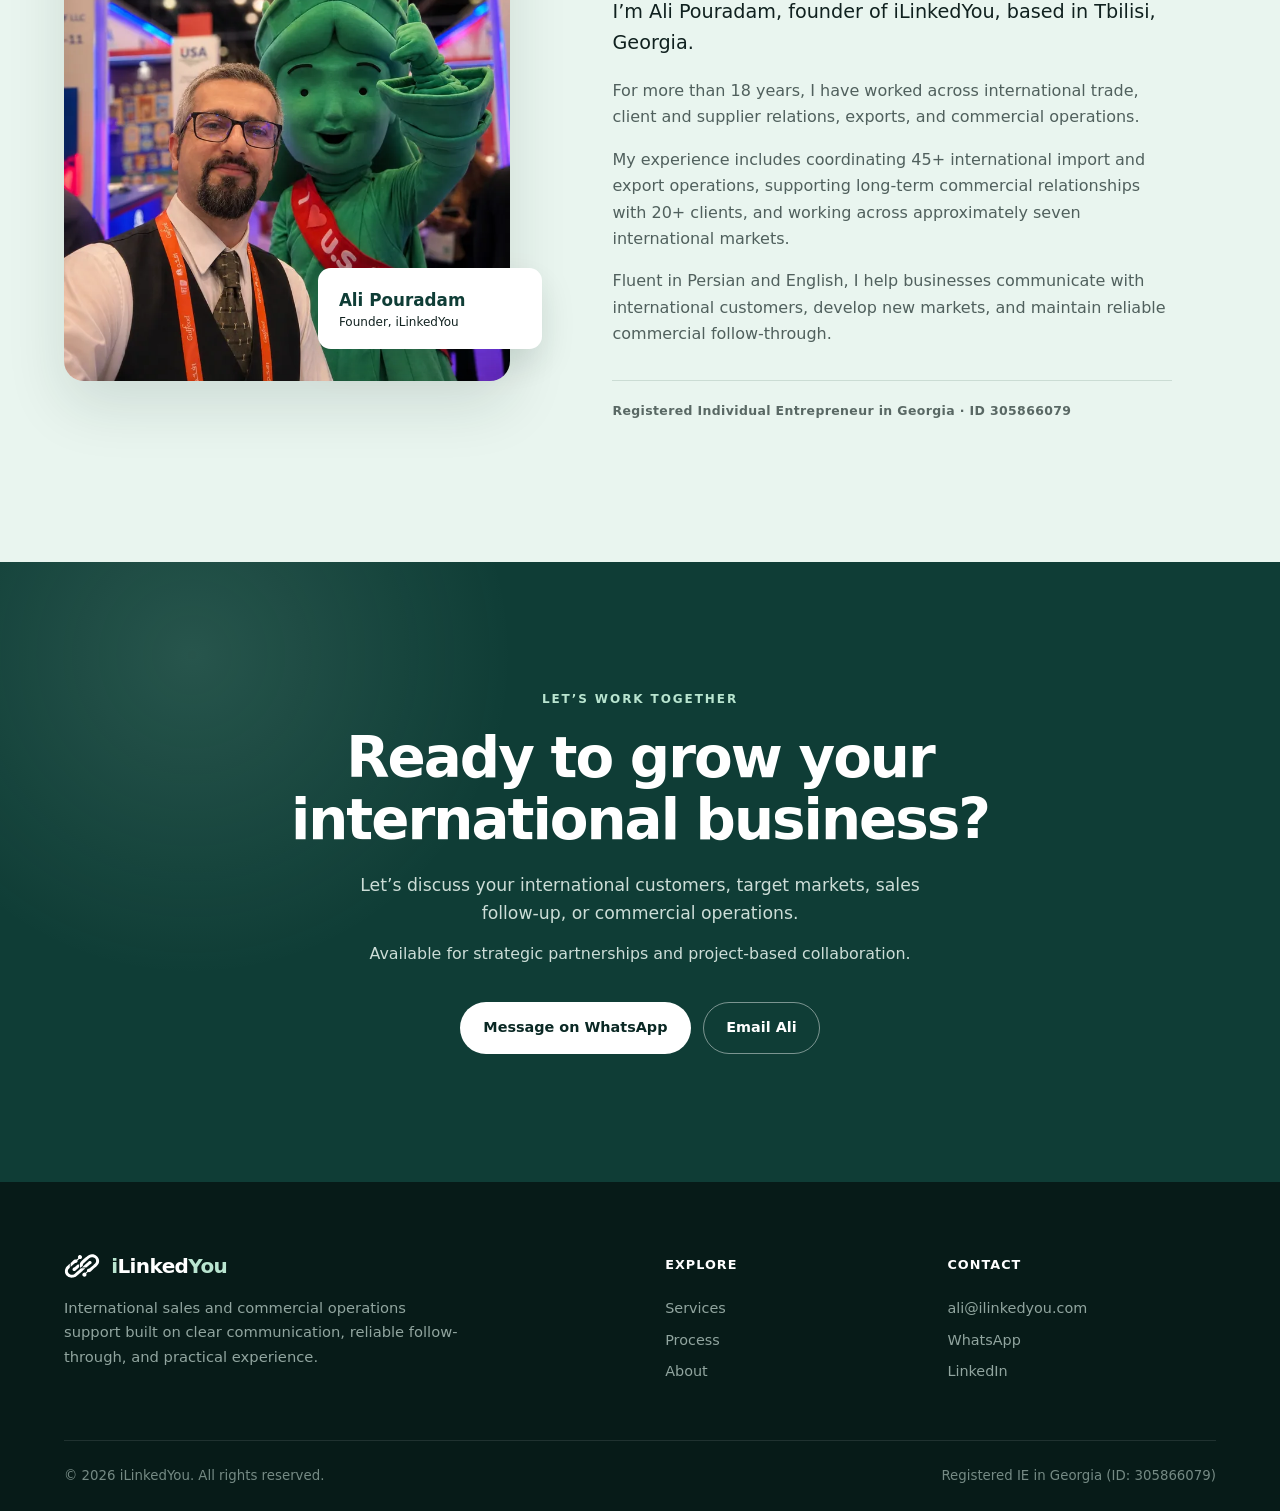
==== commit 4acc65ef: "Restore international trade services landing page" ====
--- a/index.html
+++ b/index.html
@@ -1,494 +1,474 @@
 <!doctype html>
-<html lang="en" dir="ltr">
+<html lang="en">
   <head>
     <meta charset="utf-8" />
     <meta name="viewport" content="width=device-width, initial-scale=1" />
-    <meta name="theme-color" content="#123d36" />
-
-    <title>Buy Property in Tbilisi | Buyer Support | iLinkedYou</title>
+    <meta name="theme-color" content="#0b1f1d" />
     <meta
       name="description"
-      content="Buyer-focused support for new-build property in Tbilisi—from project comparison and selection to purchase follow-up and handover, even when you buy remotely."
+      content="iLinkedYou supports businesses with international sales, client relations, market outreach, export coordination, and commercial operations from Tbilisi, Georgia."
     />
-
-    <link rel="canonical" href="https://ilinkedyou.com/" />
-    <link rel="alternate" hreflang="en" href="https://ilinkedyou.com/" />
-    <link rel="alternate" hreflang="fa" href="https://ilinkedyou.com/fa/" />
-    <link rel="alternate" hreflang="x-default" href="https://ilinkedyou.com/" />
-
     <meta property="og:type" content="website" />
-    <meta property="og:locale" content="en_US" />
     <meta property="og:site_name" content="iLinkedYou" />
-    <meta property="og:url" content="https://ilinkedyou.com/" />
     <meta
       property="og:title"
-      content="Buy Property in Tbilisi with Clarity and Confidence"
+      content="International Sales &amp; Commercial Operations from Georgia | iLinkedYou"
     />
     <meta
       property="og:description"
-      content="From comparing projects to following the purchase and handover—clear support for international buyers in Tbilisi."
+      content="International sales, client relations, market development, and commercial operations support from Tbilisi, Georgia."
     />
-
-    <link rel="icon" href="assets/img/favicon.png" />
-    <link
-      rel="stylesheet"
-      href="assets/vendor/bootstrap/css/bootstrap.min.css"
+    <meta property="og:locale" content="en_US" />
+    <meta name="twitter:card" content="summary" />
+    <meta
+      name="twitter:title"
+      content="International Sales &amp; Commercial Operations from Georgia | iLinkedYou"
     />
-    <link rel="stylesheet" href="assets/css/site.css" />
-    <link rel="stylesheet" href="assets/css/consultation.css?v=20260919" />
-    <script src="assets/js/site.js" defer></script>
-    <script src="assets/js/consultation.js?v=20260919" defer></script>
+    <meta
+      name="twitter:description"
+      content="International sales, client relations, market development, and commercial operations support from Tbilisi, Georgia."
+    />
+    <title>International Sales &amp; Commercial Operations from Georgia | iLinkedYou</title>
+    <link rel="icon" type="image/png" href="assets/img/favicon.png" />
+    <link rel="stylesheet" href="assets/css/home.css" />
+    <script src="assets/js/home.js" defer></script>
   </head>
   <body>
-    <a class="skip" href="#main">Skip to main content</a>
-
-    <header class="site-header">
-      <div class="container header-row">
-        <a class="brand" href="#" aria-label="iLinkedYou, home">
-          <img src="assets/img/logo.svg" width="36" height="28" alt="" />
-          <bdi><span>i</span>Linked<span>You</span></bdi>
+    <a class="skip-link" href="#main-content">Skip to main content</a>
+
+    <header class="site-header" data-header>
+      <div class="container header-inner">
+        <a class="brand" href="#top" aria-label="iLinkedYou home">
+          <img
+            src="assets/img/logo.svg"
+            alt="iLinkedYou logo"
+            class="brand-logo"
+            width="44"
+            height="30"
+          />
+
+          <span class="brand-name">
+            <span class="brand-i">i</span>Linked<span class="brand-accent"
+              >You</span
+            >
+          </span>
         </a>
-
         <button
-          class="menu-button"
+          class="menu-toggle"
           type="button"
-          aria-controls="navigation"
           aria-expanded="false"
+          aria-controls="primary-navigation"
+          data-menu-toggle
         >
-          Menu <span aria-hidden="true">☰</span>
+          <span class="visually-hidden">Open navigation</span>
+          <span aria-hidden="true"></span><span aria-hidden="true"></span>
         </button>
-
-        <nav id="navigation" class="site-nav" aria-label="Main navigation">
-          <a href="#journey">Buying process</a>
-          <a href="#portal">Client portal</a>
-          <a href="#about">About me</a>
-          <a href="#faq">FAQ</a>
-          <a
-            class="nav-login"
-            href="https://ilinkedyou-portal-preview.ilinkedyou-portal.workers.dev/sign-in"
-            aria-label="Client portal login"
-          >Login</a>
-          <div
-            class="language-switcher"
-            data-language-switcher
-            data-current-language="en"
-          ></div>
-          <a class="nav-contact" href="#consultation">Get started</a>
+        <nav
+          class="primary-nav"
+          id="primary-navigation"
+          aria-label="Primary navigation"
+          data-navigation
+        >
+          <a href="#services">Services</a>
+          <a href="#industries">Industries</a>
+          <a href="#process">Process</a>
+          <a href="#about">About</a>
+          <a href="#why-me">Why iLinkedYou</a>
+          <a class="nav-cta" href="#contact">Let&rsquo;s Talk</a>
         </nav>
       </div>
     </header>
 
-    <main id="main">
-      <section class="hero">
+    <main id="main-content">
+      <section class="hero" id="top" aria-labelledby="hero-title">
         <div class="container hero-grid">
-          <div class="hero-copy">
+          <div class="hero-content">
             <p class="eyebrow">
-              <span class="dot"></span>
-              For international buyers
-            </p>
-
-            <h1>
-              Buying property in Tbilisi<br />
-              <span>from selection to handover</span>
-            </h1>
-
-            <p class="lead">
-              I compare projects that fit your budget and goals, and support you
-              through the buying process.
-            </p>
-
-            <div class="actions">
-              <a class="button primary" href="#consultation">
-                Get started <span aria-hidden="true">→</span>
-              </a>
-              <a class="text-link" href="#journey">Buying process</a>
+              International Sales &amp; Commercial Operations from Georgia
+            </p>
+            <h1 id="hero-title">International business. Clearly connected.</h1>
+            <p class="hero-copy">
+              I help businesses manage international clients, develop new
+              markets, and keep commercial operations moving&mdash;with reliable
+              support from Tbilisi, Georgia.
+            </p>
+            <div class="button-group hero-actions">
+              <a
+                class="button button-primary"
+                href="https://wa.me/995598088750"
+                aria-label="Let&rsquo;s talk on WhatsApp"
+                >Let&rsquo;s Talk</a
+              >
+              <a
+                class="button button-secondary"
+                href="mailto:ali@ilinkedyou.com"
+                >Email</a
+              >
             </div>
-
-            <div class="hero-foot">
-              <span>Based in Tbilisi</span>
-              <span>Direct support in English</span>
-              <span>Private client portal</span>
+            <ul class="trust-list" aria-label="Experience highlights">
+              <li><strong>18+</strong><span>Years of Experience</span></li>
+              <li><strong>45+</strong><span>Cross-Border Operations</span></li>
+              <li><strong>7</strong><span>International Markets</span></li>
+            </ul>
+          </div>
+          <figure class="hero-visual">
+            <div class="hero-image-frame">
+              <img
+                src="assets/img/Georgia.webp"
+                width="900"
+                height="900"
+                alt="Tbilisi skyline at dusk, Georgia"
+                fetchpriority="high"
+              />
             </div>
-          </div>
-
-          <figure class="hero-photo">
-            <img
-              src="assets/img/Georgia.webp"
-              alt="View of Tbilisi, Georgia"
-              width="900"
-              height="900"
-              fetchpriority="high"
-            />
-
-            <figcaption>
-              <span class="photo-label">Tbilisi, Georgia</span>
-              <strong>
-                In Tbilisi,<br />
-                keeping your purchase on track
-              </strong>
-              <span>Even when you&rsquo;re not here</span>
+            <figcaption class="location-card">
+              <span class="status-dot" aria-hidden="true"></span>
+              <span
+                ><strong>Based in Tbilisi</strong>Supporting international sales
+                and cross-border operations</span
+              >
             </figcaption>
           </figure>
         </div>
       </section>
 
-      <section class="intro section-pad">
-        <div class="container intro-grid">
-          <div>
-            <p class="eyebrow">Buying from abroad</p>
-            <h2>Support before and after the contract</h2>
-          </div>
-
-          <div>
-            <p class="large-copy">
-              Before you buy, we narrow down the right options. After you buy, I
-              follow the process through handover.
-            </p>
-
-            <p class="muted">
-              One clear process, from selection to handover.
-            </p>
-          </div>
-        </div>
-      </section>
-
-      <section id="journey" class="journey section-pad">
+      <section
+        class="section industries"
+        id="industries"
+        aria-labelledby="industries-title"
+      >
         <div class="container">
-          <div class="section-heading">
-            <p class="eyebrow">Buying process</p>
-            <h2>From your needs to handover</h2>
-            <p>Five clear stages, so you always know where you are and what comes next.</p>
-          </div>
-
-          <div class="journey-list">
+          <div class="section-heading industries-heading">
+            <p class="eyebrow">Industries</p>
+            <h2 id="industries-title">
+              Built for businesses working across borders.
+            </h2>
+            <p>
+              Support for companies managing international customers, markets,
+              suppliers, and commercial activities.
+            </p>
+          </div>
+          <div class="industry-grid">
+            <article class="industry-card">
+              <span class="card-number" aria-hidden="true">01</span>
+              <div>
+                <h3>International Companies</h3>
+                <p>
+                  For companies that need reliable client communication, market
+                  outreach, and commercial support from Georgia.
+                </p>
+              </div>
+            </article>
+            <article class="industry-card">
+              <span class="card-number" aria-hidden="true">02</span>
+              <div>
+                <h3>Importers &amp; Exporters</h3>
+                <p>
+                  For businesses managing international customers, quotations,
+                  orders, documents, suppliers, and shipments.
+                </p>
+              </div>
+            </article>
+            <article class="industry-card">
+              <span class="card-number" aria-hidden="true">03</span>
+              <div>
+                <h3>Trading &amp; Logistics Teams</h3>
+                <p>
+                  For teams coordinating commercial relationships, multiple
+                  partners, timelines, and international markets.
+                </p>
+              </div>
+            </article>
+          </div>
+        </div>
+      </section>
+
+      <section
+        class="section services"
+        id="services"
+        aria-labelledby="services-title"
+      >
+        <div class="container">
+          <div class="section-heading services-heading">
+            <p class="eyebrow">Services</p>
+            <h2 id="services-title">Keep international business moving.</h2>
+            <p>
+              Four focused services support sales, customer relationships, and
+              reliable commercial execution.
+            </p>
+          </div>
+          <div class="services-list">
+            <article class="service-item">
+              <span class="service-number" aria-hidden="true">01</span>
+              <div>
+                <h3>International Sales &amp; Client Relations</h3>
+                <p>
+                  Professional communication, lead follow-up, and relationship
+                  management for international customers.
+                </p>
+              </div>
+            </article>
+            <article class="service-item">
+              <span class="service-number" aria-hidden="true">02</span>
+              <div>
+                <h3>Market Development &amp; Business Outreach</h3>
+                <p>
+                  Structured research, outreach, and follow-up for English- and
+                  Persian-speaking markets.
+                </p>
+              </div>
+            </article>
+            <article class="service-item">
+              <span class="service-number" aria-hidden="true">03</span>
+              <div>
+                <h3>Export &amp; Trade Coordination</h3>
+                <p>
+                  Support with quotations, commercial documents, supplier
+                  coordination, orders, shipments, payments, and deadlines.
+                </p>
+              </div>
+            </article>
+            <article class="service-item">
+              <span class="service-number" aria-hidden="true">04</span>
+              <div>
+                <h3>Commercial Operations &amp; Reporting</h3>
+                <p>
+                  Clear CRM records, Excel trackers, action lists, pipeline
+                  visibility, and concise management reporting.
+                </p>
+              </div>
+            </article>
+          </div>
+        </div>
+      </section>
+
+      <section
+        class="section why-section"
+        id="why-me"
+        aria-labelledby="why-title"
+      >
+        <div class="container why-grid">
+          <div class="why-intro">
+            <p class="eyebrow eyebrow-light">Why iLinkedYou</p>
+            <h2 id="why-title">Commercial support grounded in experience.</h2>
+            <p>
+              iLinkedYou combines international business experience, clear
+              communication, and consistent follow-through.
+            </p>
+          </div>
+          <div class="benefit-list">
             <article>
-              <span class="step">01</span>
-              <h3>Define your needs</h3>
-              <p>We clarify your budget, goals, and buying timeline.</p>
-              <span class="step-tag">Start with your needs, not a project</span>
-            </article>
-
+              <span aria-hidden="true">01</span>
+              <div>
+                <h3>Practical Experience</h3>
+                <p>
+                  18+ years across international trade, client relations,
+                  exports, and commercial operations.
+                </p>
+              </div>
+            </article>
             <article>
-              <span class="step">02</span>
-              <h3>Compare and choose</h3>
-              <p>We compare projects, developers, and payment terms.</p>
-              <span class="step-tag">A few suitable options, not a long list</span>
-            </article>
-
+              <span aria-hidden="true">02</span>
+              <div>
+                <h3>Clear Communication</h3>
+                <p>
+                  Professional communication in English and Persian keeps
+                  customers, partners, and responsibilities aligned.
+                </p>
+              </div>
+            </article>
             <article>
-              <span class="step">03</span>
-              <h3>Purchase and paperwork</h3>
-              <p>I keep track of the buying steps, documents, and outstanding actions.</p>
-              <span class="step-tag">You always know the next step</span>
-            </article>
-
+              <span aria-hidden="true">03</span>
+              <div>
+                <h3>Reliable Follow-Through</h3>
+                <p>
+                  Leads, commitments, deadlines, and outstanding actions are
+                  tracked and followed consistently.
+                </p>
+              </div>
+            </article>
             <article>
-              <span class="step">04</span>
-              <h3>Project follow-up</h3>
-              <p>I add project reports, photos, and files to your private portal.</p>
-              <span class="step-tag">Support continues after purchase</span>
-            </article>
-
-            <article>
-              <span class="step">05</span>
-              <h3>Prepare for handover</h3>
-              <p>We review the handover steps and documents and, when needed, connect you with an independent specialist.</p>
-              <span class="step-tag">A clear path through handover</span>
-            </article>
-          </div>
-        </div>
-      </section>
-
-      <section id="portal" class="portal section-pad">
-        <div class="container portal-grid">
-          <div>
-            <p class="eyebrow">Private client portal</p>
-
-            <h2>
-              Always know<br />
-              where you are in the process
-            </h2>
-
-            <p>
-              Your current stage, next step, documents, and latest updates—all in one place.
-            </p>
-
-            <ul class="check-list">
-              <li>Purchase status and next step</li>
-              <li>Documents and reports</li>
-              <li>Project updates</li>
-            </ul>
-          </div>
-
-          <div
-            class="portal-demo"
-            aria-label="Sample client portal with fictional information"
-          >
-            <div class="demo-header">
-              <bdi>iLinkedYou</bdi>
-              <span>Portal preview</span>
-            </div>
-
-            <div class="demo-body">
-              <p class="eyebrow">Sample client file · Tbilisi</p>
-
-              <h3>Welcome, Sarah</h3>
-
-              <p class="muted">Current stage: Compare and choose</p>
-
-              <div class="demo-progress"><span></span></div>
-
-              <div class="demo-stages">
-                <span>✓ Needs defined</span>
-                <strong>Compare &amp; choose</strong>
-                <span>Purchase &amp; paperwork</span>
-              </div>
-
-              <div class="next-step">
-                <span class="eyebrow">Next step</span>
-                <h4>Review the shortlisted options</h4>
-                <p>Mark your priorities so we can compare them clearly.</p>
-              </div>
-
-              <div class="demo-file">
-                <span class="file-icon" aria-hidden="true">▤</span>
-                <div>
-                  <strong>Comparison of shortlisted options</strong>
-                  <small>Client report</small>
-                </div>
-                <span aria-hidden="true">↘</span>
-              </div>
-            </div>
-          </div>
-        </div>
-      </section>
-
-      <section id="about" class="about section-pad">
+              <span aria-hidden="true">04</span>
+              <div>
+                <h3>Local Presence</h3>
+                <p>
+                  Tbilisi-based support connects Georgian businesses with
+                  international customers, partners, and markets.
+                </p>
+              </div>
+            </article>
+          </div>
+        </div>
+      </section>
+
+      <section
+        class="section process"
+        id="process"
+        aria-labelledby="process-title"
+      >
+        <div class="container">
+          <div class="section-heading process-heading">
+            <p class="eyebrow">Process</p>
+            <h2 id="process-title">A clear way to create results.</h2>
+            <p>
+              Four practical steps keep opportunities, responsibilities, and
+              next actions visible.
+            </p>
+          </div>
+          <ol class="process-list">
+            <li>
+              <span aria-hidden="true">01</span>
+              <div>
+                <h3>Understand the Opportunity</h3>
+                <p>
+                  Clarify the target customers, commercial priorities, and
+                  expected results.
+                </p>
+              </div>
+            </li>
+            <li>
+              <span aria-hidden="true">02</span>
+              <div>
+                <h3>Define the Approach</h3>
+                <p>
+                  Agree on responsibilities, markets, communication channels,
+                  and follow-up process.
+                </p>
+              </div>
+            </li>
+            <li>
+              <span aria-hidden="true">03</span>
+              <div>
+                <h3>Engage and Coordinate</h3>
+                <p>
+                  Communicate with customers and partners while keeping
+                  commercial activities moving.
+                </p>
+              </div>
+            </li>
+            <li>
+              <span aria-hidden="true">04</span>
+              <div>
+                <h3>Track and Improve</h3>
+                <p>
+                  Maintain clear records, report progress, and improve follow-up
+                  based on results.
+                </p>
+              </div>
+            </li>
+          </ol>
+        </div>
+      </section>
+
+      <section class="section about" id="about" aria-labelledby="about-title">
         <div class="container about-grid">
-          <figure>
+          <figure class="about-image-wrap">
             <img
               src="assets/img/Ali_Gulfood.webp"
               width="760"
               height="1013"
-              alt="Ali Pouradam at the Gulfood trade exhibition"
+              alt="Ali Pouradam attending the Gulfood international trade exhibition"
               loading="lazy"
             />
             <figcaption>
-              Ali Pouradam · Founder of <bdi>iLinkedYou</bdi>
+              <strong>Ali Pouradam</strong><span>Founder, iLinkedYou</span>
             </figcaption>
           </figure>
-
-          <div>
-            <p class="eyebrow">Don&rsquo;t buy from me. Buy with me.</p>
-
-            <h2>Hi, I&rsquo;m Ali</h2>
-
-            <p>
-              I have more than 18 years of experience in international trade,
-              working with overseas clients, and coordinating commercial
-              processes.
-            </p>
-
-            <p>
-              Today I apply that experience to property buying in Tbilisi:
-              comparing options, keeping the next step clear, and staying on top
-              of the process through handover.
-            </p>
-
-            <p>
-              I&rsquo;m not here to sell you one particular project; we start with
-              your budget and goals.
-            </p>
-
-            <a class="text-link" href="https://wa.me/995598088750">
-              Message me on WhatsApp
-              <span aria-hidden="true">→</span>
-            </a>
-          </div>
-        </div>
-      </section>
-
-      <section id="faq" class="faq section-pad">
-        <div class="container faq-grid">
-          <div>
-            <p class="eyebrow">Before you buy</p>
-            <h2>Answers to the questions that matter</h2>
-            <p class="muted">Clear answers before you choose a project</p>
-          </div>
-
-          <div>
-            <details>
-              <summary>Why not buy directly from the developer?</summary>
-              <p>
-                You can. A developer naturally presents its own project. I start
-                with your needs and budget, compare a few suitable options, and
-                continue supporting you after you choose.
-              </p>
-            </details>
-
-            <details>
-              <summary>How do you choose the right project for me?</summary>
-              <p>
-                We clarify your budget, buying goal, timeline, and preferred
-                payment plan. I then compare the most relevant options side by
-                side, so you can choose between a few suitable projects rather
-                than work through a long list.
-              </p>
-            </details>
-
-            <details>
-              <summary>What does your service cost me?</summary>
-              <p>
-                For projects where I work with the developer, the developer pays
-                my commission. Independent services such as a lawyer or technical
-                inspector, when needed, are paid separately.
-              </p>
-            </details>
-
-            <details>
-              <summary>How can I manage the purchase if I live outside Georgia?</summary>
-              <p>
-                Much of the process can be handled remotely. Your case status,
-                documents, reports, and updates are organized in your private
-                client portal, and I let you know in advance about any step that
-                requires your presence or a separate action.
-              </p>
-            </details>
-
-            <details>
-              <summary>Do you stay involved after the contract is signed?</summary>
-              <p>
-                Yes. My work does not end at signing. I continue tracking project
-                updates, documents, and next steps through preparation for
-                handover.
-              </p>
-            </details>
-
-            <details>
-              <summary>Do you provide legal, technical, or project guarantees?</summary>
-              <p>
-                No. I am not your lawyer, technical inspector, or guarantor of the
-                project. When needed, I can connect you with an independent
-                specialist. I also do not guarantee returns, price growth, or the
-                developer&rsquo;s handover date.
-              </p>
-            </details>
-
-            <details>
-              <summary>What if I&rsquo;m not sure I&rsquo;m ready to buy yet?</summary>
-              <p>
-                Start with a short conversation. You do not need to have made a
-                final decision; first we clarify your situation, then decide
-                whether there is a useful next step.
-              </p>
-            </details>
-          </div>
-        </div>
-      </section>
-
-      <section id="consultation" class="consultation section-pad" aria-labelledby="consultation-title">
-        <div class="container consultation-grid">
-          <div class="consultation-intro">
-            <p class="eyebrow">Step one · understand your needs</p>
-            <h2 id="consultation-title">Let&rsquo;s start with<br />your buying plan</h2>
-            <p>A few short questions about your goal, budget, payment preference, and timing.</p>
-            <p class="muted">You do not need an account, and you do not need to have made a final decision.</p>
-            <a class="text-link" href="https://wa.me/995598088750">Prefer to talk directly? WhatsApp ↘</a>
-          </div>
-          <div class="consultation-card">
-            <ol class="consultation-progress" aria-label="Form steps">
-              <li aria-current="step">1. Your purchase</li>
-              <li>2. Contact details</li>
-            </ol>
-            <noscript><p>Please enable JavaScript to complete the form or <a href="https://wa.me/995598088750">message me on WhatsApp</a>.</p></noscript>
-            <form id="consultation-form" data-endpoint="https://ilinkedyou-portal-preview.ilinkedyou-portal.workers.dev/api/consultations" data-locale="en" hidden>
-              <div data-step>
-                <h3 tabindex="-1">Your purchase</h3>
-                <fieldset><legend>What is your main goal?</legend><div class="consultation-options">
-                  <label class="consultation-option"><input type="radio" name="goal" value="living" required />Living</label>
-                  <label class="consultation-option"><input type="radio" name="goal" value="investment" />Investment</label>
-                  <label class="consultation-option"><input type="radio" name="goal" value="both" />Living and investment</label>
-                  <label class="consultation-option"><input type="radio" name="goal" value="undecided" />Not sure yet</label>
-                </div></fieldset>
-                <fieldset><legend>When are you planning to buy?</legend><div class="consultation-options">
-                  <label class="consultation-option"><input type="radio" name="timeline" value="soon" required />Within 3 months</label>
-                  <label class="consultation-option"><input type="radio" name="timeline" value="this_year" />Within 3–12 months</label>
-                  <label class="consultation-option"><input type="radio" name="timeline" value="later" />More than a year</label>
-                  <label class="consultation-option"><input type="radio" name="timeline" value="exploring" />Just exploring</label>
-                </div></fieldset>
-                <fieldset><legend>What is your approximate total budget?</legend><small>Total property price in US dollars, not just the deposit.</small><div class="consultation-options">
-                  <label class="consultation-option"><input type="radio" name="budget" value="under_75" required />Under $75,000</label>
-                  <label class="consultation-option"><input type="radio" name="budget" value="75_125" />$75,000–125,000</label>
-                  <label class="consultation-option"><input type="radio" name="budget" value="125_200" />$125,000–200,000</label>
-                  <label class="consultation-option"><input type="radio" name="budget" value="over_200" />Over $200,000</label>
-                  <label class="consultation-option"><input type="radio" name="budget" value="advice" />I need guidance</label>
-                </div></fieldset>
-                <fieldset><legend>Which payment approach do you prefer?</legend><div class="consultation-options">
-                  <label class="consultation-option"><input type="radio" name="payment" value="cash" required />Cash purchase</label>
-                  <label class="consultation-option"><input type="radio" name="payment" value="installments" />Installments</label>
-                  <label class="consultation-option"><input type="radio" name="payment" value="advice" />I need guidance</label>
-                </div></fieldset>
-              </div>
-              <div data-step hidden>
-                <h3 tabindex="-1">How should I contact you?</h3>
-                <label class="consultation-field"><span>Your name</span><input name="full_name" autocomplete="name" minlength="2" maxlength="120" dir="auto" required /></label>
-                <fieldset><legend>Preferred contact method</legend><div class="consultation-options">
-                  <label class="consultation-option"><input type="radio" name="contact_method" value="whatsapp" checked />WhatsApp</label>
-                  <label class="consultation-option"><input type="radio" name="contact_method" value="email" />Email</label>
-                  <label class="consultation-option"><input type="radio" name="contact_method" value="phone" />Phone call</label>
-                  <label class="consultation-option"><input type="radio" name="contact_method" value="telegram" />Telegram</label>
-                </div></fieldset>
-                <label class="consultation-field"><span data-contact-label>WhatsApp number with country code</span><input name="contact" type="tel" autocomplete="tel" maxlength="254" dir="ltr" aria-describedby="contact-hint" required /><small id="contact-hint" data-contact-hint></small></label>
-                <label class="consultation-field"><span>Anything else we should know? <small>Optional</small></span><textarea name="notes" rows="3" maxlength="1500" dir="auto" placeholder="A specific need, question, or priority"></textarea></label>
-                <label class="consultation-consent"><input type="checkbox" name="consent" required /><span>I agree that this information may be used to review my request and contact me about this consultation. This is not a marketing subscription.</span></label>
-                <div data-verification></div>
-                <div class="consultation-trap" aria-hidden="true"><label>Website<input name="website" tabindex="-1" autocomplete="off" /></label></div>
-              </div>
-              <p class="consultation-error" data-error role="alert" hidden></p>
-              <div class="consultation-controls"><button type="button" class="consultation-back" data-back hidden>Back</button><button type="button" class="button primary" data-next>Continue →</button><button type="submit" class="button primary" data-submit hidden>Submit consultation request</button></div>
-            </form>
-            <div data-success class="consultation-success" hidden role="status">
-              <h3 tabindex="-1" class="consultation-success-title"><span data-success-title>Your request has been submitted</span><span aria-hidden="true" class="consultation-success-check">✓</span></h3>
-              <p data-success-message>I will review it and contact you within 24 hours through the method below:</p>
-              <p><strong data-contact-method>WhatsApp</strong> <bdi data-contact-value dir="ltr"></bdi></p>
-              <p><small>Reference code</small> <bdi data-reference dir="ltr" class="consultation-ltr"></bdi></p>
-              <button type="button" class="button secondary" data-edit>Edit</button>
-              <a data-whatsapp class="button primary" href="https://wa.me/995598088750">Continue on WhatsApp ↘</a>
-            </div>
-          </div>
-        </div>
-      </section>
-
-      <section id="contact" class="contact section-pad">
+          <div class="about-content">
+            <p class="eyebrow">About</p>
+            <h2 id="about-title">The person behind iLinkedYou.</h2>
+            <p class="lead">
+              I&rsquo;m Ali Pouradam, founder of iLinkedYou, based in Tbilisi,
+              Georgia.
+            </p>
+            <p>
+              For more than 18 years, I have worked across international trade,
+              client and supplier relations, exports, and commercial operations.
+            </p>
+            <p>
+              My experience includes coordinating 45+ international import and
+              export operations, supporting long-term commercial relationships
+              with 20+ clients, and working across approximately seven
+              international markets.
+            </p>
+            <p>
+              Fluent in Persian and English, I help businesses communicate with
+              international customers, develop new markets, and maintain
+              reliable commercial follow-through.
+            </p>
+            <p class="about-registration">
+              Registered Individual Entrepreneur in Georgia &middot; ID
+              305866079
+            </p>
+          </div>
+        </div>
+      </section>
+
+      <section class="contact-cta" id="contact" aria-labelledby="contact-title">
         <div class="container contact-inner">
-          <p class="eyebrow">Direct contact</p>
-
-          <h2>Prefer to talk directly?</h2>
-
-          <p>Send me a message on WhatsApp or email me.</p>
-
-          <div class="actions">
-            <a class="button light" href="https://wa.me/995598088750">
-              Message me on WhatsApp <span aria-hidden="true">↘</span>
-            </a>
-
-            <a class="email-link" href="mailto:ali@ilinkedyou.com">
-              <bdi>ali@ilinkedyou.com</bdi>
-            </a>
+          <p class="eyebrow eyebrow-light">Let&rsquo;s Work Together</p>
+          <h2 id="contact-title">
+            Ready to grow your international business?
+          </h2>
+          <p>
+            Let&rsquo;s discuss your international customers, target markets,
+            sales follow-up, or commercial operations.
+            <span class="availability-line"
+              >Available for strategic partnerships and project-based
+              collaboration.</span
+            >
+          </p>
+          <div class="button-group button-group-center">
+            <a class="button button-light" href="https://wa.me/995598088750"
+              >Message on WhatsApp</a
+            >
+            <a
+              class="button button-outline-light"
+              href="mailto:ali@ilinkedyou.com"
+              >Email Ali</a
+            >
           </div>
         </div>
       </section>
     </main>
 
-    <footer>
-      <div class="container footer-row">
-        <a class="brand" href="#">
-          <bdi><span>i</span>Linked<span>You</span></bdi>
-        </a>
-
-        <span>Buying property in Tbilisi, from selection to handover</span>
-
-        <span>© <bdi>iLinkedYou</bdi> · 2026</span>
+    <footer class="site-footer">
+      <div class="container footer-grid">
+        <div>
+          <a class="brand footer-brand" href="#top" aria-label="iLinkedYou home">
+            <img
+              src="assets/img/logo.svg"
+              alt="iLinkedYou logo"
+              class="brand-logo footer-brand-logo"
+              width="36"
+              height="24"
+            />
+            <span class="brand-name">
+              <span class="brand-i">i</span>Linked<span class="brand-accent"
+                >You</span
+              >
+            </span>
+          </a>
+          <p>
+            International sales and commercial operations support built on clear
+            communication, reliable follow-through, and practical experience.
+          </p>
+        </div>
+        <nav aria-label="Footer navigation">
+          <p>Explore</p>
+          <a href="#services">Services</a><a href="#process">Process</a
+          ><a href="#about">About</a>
+        </nav>
+        <div>
+          <p>Contact</p>
+          <a href="mailto:ali@ilinkedyou.com">ali@ilinkedyou.com</a
+          ><a href="https://wa.me/995598088750">WhatsApp</a
+          ><a href="https://www.linkedin.com/in/ilinkedyou/">LinkedIn</a>
+        </div>
+      </div>
+      <div class="container footer-bottom">
+        <small>&copy; 2026 iLinkedYou. All rights reserved.</small
+        ><small>Registered IE in Georgia (ID: 305866079)</small>
       </div>
     </footer>
   </body>
--- a/assets/css/home.css
+++ b/assets/css/home.css
@@ -0,0 +1,1125 @@
+@charset "UTF-8";
+
+:root {
+  --ink: #10211f;
+  --ink-soft: #50605d;
+  --ink-muted: #62706c;
+  --green: #0f3d36;
+  --green-dark: #0a2824;
+  --green-accent: #3b7b6a;
+  --mint: #b9e5d0;
+  --mint-light: #e9f5ef;
+  --gold: #b7791f;
+  --cream: #f5f3ed;
+  --white: #ffffff;
+  --line: #dce3df;
+  --shadow: 0 24px 60px rgba(10, 40, 36, 0.12);
+  --radius: 1.25rem;
+  --container: 72rem;
+}
+
+*,
+*::before,
+*::after {
+  box-sizing: border-box;
+}
+
+html {
+  scroll-behavior: smooth;
+  scroll-padding-top: 5.5rem;
+}
+
+body {
+  margin: 0;
+  color: var(--ink);
+  background: var(--white);
+  font-family: ui-sans-serif, system-ui, -apple-system, BlinkMacSystemFont, "Segoe UI", Roboto,
+    "Helvetica Neue", Arial, sans-serif;
+  font-size: 1rem;
+  line-height: 1.65;
+  -webkit-font-smoothing: antialiased;
+}
+
+body.menu-open {
+  overflow: hidden;
+}
+
+img {
+  display: block;
+  max-width: 100%;
+}
+
+a {
+  color: inherit;
+  text-decoration: none;
+}
+
+button,
+a {
+  -webkit-tap-highlight-color: transparent;
+}
+
+button {
+  font: inherit;
+}
+
+h1,
+h2,
+h3,
+p {
+  margin-top: 0;
+}
+
+h1,
+h2,
+h3 {
+  color: var(--ink);
+  font-weight: 600;
+  line-height: 1.1;
+  letter-spacing: -0.035em;
+}
+
+h1 {
+  margin-bottom: 1.5rem;
+  font-size: clamp(3rem, 7vw, 5.9rem);
+}
+
+h2 {
+  margin-bottom: 1.25rem;
+  font-size: clamp(2.25rem, 4.4vw, 4.1rem);
+}
+
+h3 {
+  margin-bottom: 0.75rem;
+  font-size: 1.35rem;
+}
+
+p {
+  color: var(--ink-soft);
+}
+
+.container {
+  width: min(calc(100% - 3rem), var(--container));
+  margin-inline: auto;
+}
+
+.section {
+  padding-block: clamp(5.5rem, 10vw, 9rem);
+}
+
+.visually-hidden {
+  position: absolute;
+  width: 1px;
+  height: 1px;
+  padding: 0;
+  overflow: hidden;
+  clip: rect(0, 0, 0, 0);
+  white-space: nowrap;
+  border: 0;
+}
+
+.skip-link {
+  position: fixed;
+  z-index: 999;
+  top: 0.75rem;
+  left: 0.75rem;
+  padding: 0.75rem 1rem;
+  color: var(--white);
+  background: var(--green-dark);
+  border-radius: 0.5rem;
+  transform: translateY(-150%);
+}
+
+.skip-link:focus {
+  transform: translateY(0);
+}
+
+:focus-visible {
+  outline: 3px solid var(--gold);
+  outline-offset: 4px;
+}
+
+.eyebrow {
+  margin-bottom: 1.1rem;
+  color: var(--green);
+  font-size: 0.75rem;
+  font-weight: 700;
+  letter-spacing: 0.16em;
+  text-transform: uppercase;
+}
+
+.eyebrow-light {
+  color: var(--mint);
+}
+
+.site-header {
+  position: fixed;
+  z-index: 100;
+  top: 0;
+  right: 0;
+  left: 0;
+  border-bottom: 1px solid transparent;
+  transition: background-color 180ms ease, box-shadow 180ms ease, border-color 180ms ease;
+}
+
+.site-header.is-scrolled {
+  background: rgba(255, 255, 255, 0.96);
+  border-color: rgba(16, 33, 31, 0.08);
+  box-shadow: 0 8px 30px rgba(10, 40, 36, 0.06);
+  backdrop-filter: blur(12px);
+}
+
+.header-inner {
+  display: flex;
+  min-height: 5.25rem;
+  align-items: center;
+  justify-content: space-between;
+  gap: 2rem;
+}
+
+.brand {
+  display: inline-flex;
+  align-items: center;
+  gap: 0.7rem;
+  color: var(--ink);
+  font-size: 1.2rem;
+  font-weight: 700;
+  letter-spacing: -0.03em;
+}
+
+.brand-logo {
+  width: 44px;
+  display: block;
+  height: auto;
+  flex-shrink: 0;
+  transition: transform 0.8s ease;
+  transform: translateY(0);
+}
+
+.brand:hover .brand-logo {
+  transform: rotate(-6deg);
+}
+
+.brand-name {
+  display: flex;
+  align-items: center;
+  font-size: 1.6rem;
+  font-weight: 700;
+  line-height: 1;
+  letter-spacing: -0.03em;
+}
+
+.brand-i {
+  color: var(--green-accent);
+}
+
+.brand-accent {
+  color: var(--green-accent);
+}
+
+.primary-nav {
+  display: flex;
+  align-items: center;
+  gap: 1.8rem;
+}
+
+.primary-nav a {
+  color: #2e403d;
+  font-size: 0.9rem;
+  font-weight: 600;
+  transition: color 160ms ease;
+}
+
+.primary-nav a:hover {
+  color: var(--green-accent);
+}
+
+.primary-nav .nav-cta {
+  padding: 0.75rem 1.15rem;
+  color: var(--white);
+  background: var(--green);
+  border-radius: 999px;
+}
+
+.primary-nav .nav-cta:hover {
+  color: var(--white);
+  background: var(--green-dark);
+}
+
+.menu-toggle {
+  display: none;
+  width: 2.75rem;
+  height: 2.75rem;
+  padding: 0;
+  border: 0;
+  background: transparent;
+  cursor: pointer;
+}
+
+.menu-toggle > span:not(.visually-hidden) {
+  display: block;
+  width: 1.4rem;
+  height: 2px;
+  margin: 0.35rem auto;
+  background: var(--ink);
+  transition: transform 160ms ease;
+}
+
+.hero {
+  position: relative;
+  min-height: 46rem;
+  overflow: hidden;
+  padding-block:
+    calc(clamp(7.5rem, 10vw, 9rem) + 1.5rem)
+    calc(clamp(5rem, 8vw, 7rem) + 1.5rem);
+  background:
+    radial-gradient(circle at 88% 20%, rgba(185, 229, 208, 0.36), transparent 24rem),
+    linear-gradient(135deg, #fbfaf7, #f1f5f1);
+}
+
+.hero::before {
+  position: absolute;
+  right: 0;
+  bottom: 0;
+  width: 38%;
+  height: 1px;
+  background: rgba(15, 61, 54, 0.1);
+  content: "";
+}
+
+.hero-grid {
+  display: grid;
+  align-items: center;
+  grid-template-columns: minmax(0, 1.35fr) minmax(18rem, 0.65fr);
+  gap: clamp(3.5rem, 8vw, 7rem);
+}
+
+.hero-content {
+  position: relative;
+  z-index: 1;
+}
+
+.hero h1 {
+  max-width: 15ch;
+  margin-bottom: 1.5rem;
+  font-size: clamp(3rem, 5.1vw, 4.4rem);
+}
+
+.hero-copy {
+  max-width: 39rem;
+  margin-bottom: 2.1rem;
+  color: #52615e;
+  font-size: clamp(1.05rem, 1.45vw, 1.2rem);
+  line-height: 1.65;
+}
+
+.hero-actions {
+  gap: 0.65rem;
+}
+
+.hero-actions .button {
+  min-width: 8.25rem;
+}
+
+.button-group {
+  display: flex;
+  flex-wrap: wrap;
+  gap: 0.75rem;
+}
+
+.button {
+  display: inline-flex;
+  min-height: 3.25rem;
+  align-items: center;
+  justify-content: center;
+  padding: 0.8rem 1.4rem;
+  border: 1px solid transparent;
+  border-radius: 999px;
+  font-size: 0.9rem;
+  font-weight: 700;
+  transition: transform 160ms ease, background-color 160ms ease, border-color 160ms ease;
+}
+
+.button:hover {
+  transform: translateY(-2px);
+}
+
+.button-primary {
+  color: var(--white);
+  background: var(--green);
+}
+
+.button-primary:hover {
+  background: var(--green-dark);
+}
+
+.button-secondary {
+  color: var(--ink);
+  border-color: #bbc7c3;
+  background: rgba(255, 255, 255, 0.55);
+}
+
+.button-secondary:hover {
+  border-color: var(--green);
+}
+
+.trust-list {
+  display: flex;
+  margin: 3.25rem 0 0;
+  padding: 0;
+  list-style: none;
+}
+
+.trust-list li {
+  display: flex;
+  min-width: 7.75rem;
+  flex-direction: column;
+  padding-right: 1.25rem;
+}
+
+.trust-list li + li {
+  padding-left: 1.25rem;
+  border-left: 1px solid #cdd7d2;
+}
+
+.trust-list strong {
+  color: var(--green);
+  font-size: 1.35rem;
+  font-weight: 600;
+  line-height: 1;
+}
+
+.trust-list span {
+  margin-top: 0.5rem;
+  color: #66736f;
+  font-size: 0.72rem;
+  line-height: 1.4;
+}
+
+.hero-visual {
+  position: relative;
+  width: min(100%, 25rem);
+  margin: 0;
+  justify-self: end;
+}
+
+.hero-image-frame {
+  position: relative;
+  overflow: hidden;
+  aspect-ratio: 4 / 5;
+  background: #d9e9e1;
+  border-radius: 1.1rem;
+  box-shadow: 0 22px 50px rgba(10, 40, 36, 0.1);
+}
+
+.hero-image-frame::after {
+  position: absolute;
+  inset: 0;
+  background: linear-gradient(to top, rgba(10, 40, 36, 0.22), transparent 45%);
+  content: "";
+  pointer-events: none;
+}
+
+.hero-image-frame img {
+  width: 100%;
+  height: 100%;
+  object-fit: cover;
+}
+
+.location-card {
+  position: absolute;
+  right: -1.25rem;
+  bottom: 1.5rem;
+  display: flex;
+  width: min(18rem, 88%);
+  align-items: center;
+  gap: 0.75rem;
+  padding: 1rem 1.15rem;
+  background: rgba(255, 255, 255, 0.94);
+  border: 1px solid rgba(255, 255, 255, 0.8);
+  border-radius: 0.9rem;
+  box-shadow: 0 14px 30px rgba(10, 40, 36, 0.12);
+}
+
+.location-card span:last-child {
+  color: #63706d;
+  font-size: 0.73rem;
+  line-height: 1.35;
+}
+
+.location-card strong {
+  display: block;
+  color: var(--ink);
+  font-size: 0.86rem;
+}
+
+.status-dot {
+  width: 0.65rem;
+  height: 0.65rem;
+  flex: 0 0 auto;
+  background: #45a878;
+  border: 3px solid #d7f1e4;
+  border-radius: 50%;
+  box-sizing: content-box;
+}
+
+.section-heading {
+  margin-bottom: clamp(2.5rem, 6vw, 4.5rem);
+}
+
+.section-heading > p,
+.section-heading > div + p {
+  max-width: 33rem;
+  font-size: 1.05rem;
+}
+
+.industries {
+  background: var(--white);
+}
+
+.industries-heading {
+  max-width: 42rem;
+}
+
+.industries-heading h2 {
+  max-width: 38rem;
+}
+
+.industries-heading > p:last-child {
+  max-width: 34rem;
+  font-size: 1.05rem;
+}
+
+.industry-grid {
+  display: grid;
+  grid-template-columns: repeat(3, 1fr);
+  border-top: 1px solid var(--line);
+  border-left: 1px solid var(--line);
+}
+
+.industry-card {
+  display: flex;
+  min-height: 18rem;
+  flex-direction: column;
+  padding: 2.25rem 1.75rem;
+  border-right: 1px solid var(--line);
+  border-bottom: 1px solid var(--line);
+  transition: background-color 160ms ease;
+}
+
+.industry-card:hover {
+  background: var(--mint-light);
+}
+
+.card-number {
+  display: block;
+  color: var(--ink-muted);
+  font-size: 0.72rem;
+  font-weight: 700;
+  letter-spacing: 0.08em;
+}
+
+.industry-card > div {
+  margin-top: auto;
+}
+
+.industry-card h3 {
+  margin-bottom: 0.75rem;
+  font-size: 1.15rem;
+}
+
+.industry-card p {
+  max-width: 16rem;
+  min-height: 4.75rem;
+  margin-bottom: 0;
+  font-size: 0.93rem;
+}
+
+.services {
+  background: var(--cream);
+}
+
+.services-heading {
+  max-width: 42rem;
+}
+
+.services-heading h2 {
+  max-width: 36rem;
+}
+
+.services-heading > p:last-child {
+  max-width: 34rem;
+  font-size: 1.05rem;
+}
+
+.services-list {
+  display: grid;
+  grid-template-columns: repeat(2, 1fr);
+  border-top: 1px solid #d8dad3;
+}
+
+.service-item {
+  display: grid;
+  min-height: 12.5rem;
+  grid-template-columns: 2.25rem 1fr;
+  gap: 1.25rem;
+  padding: 2.5rem 2rem 2.75rem;
+  border-bottom: 1px solid #d8dad3;
+  transition: background-color 160ms ease;
+}
+
+.service-item:nth-child(odd) {
+  border-right: 1px solid #d8dad3;
+}
+
+.service-item:hover {
+  background: rgba(255, 255, 255, 0.48);
+}
+
+.service-number {
+  padding-top: 0.2rem;
+  color: var(--ink-muted);
+  font-size: 0.72rem;
+  font-weight: 700;
+  letter-spacing: 0.08em;
+}
+
+.service-item h3 {
+  margin-bottom: 0.75rem;
+  font-size: 1.2rem;
+}
+
+.service-item p {
+  max-width: 27rem;
+  margin-bottom: 0;
+}
+
+.why-section {
+  color: var(--white);
+  background: var(--green-dark);
+}
+
+.why-grid {
+  display: grid;
+  grid-template-columns: 0.8fr 1.2fr;
+  gap: clamp(3rem, 8vw, 8rem);
+}
+
+.why-section h2,
+.why-section h3 {
+  color: var(--white);
+}
+
+.why-intro {
+  align-self: start;
+  position: sticky;
+  top: 8rem;
+}
+
+.why-intro > p:not(.eyebrow) {
+  color: #b9cac5;
+}
+
+.benefit-list {
+  border-top: 1px solid rgba(255, 255, 255, 0.17);
+}
+
+.benefit-list article {
+  display: grid;
+  grid-template-columns: 3rem 1fr;
+  gap: 1.4rem;
+  padding: 2rem 0;
+  border-bottom: 1px solid rgba(255, 255, 255, 0.17);
+}
+
+.benefit-list article > span {
+  color: var(--mint);
+  font-size: 0.72rem;
+  font-weight: 700;
+  letter-spacing: 0.08em;
+}
+
+.benefit-list h3 {
+  margin-bottom: 0.6rem;
+  font-size: 1.15rem;
+}
+
+.benefit-list p {
+  max-width: 34rem;
+  margin-bottom: 0;
+  color: #b9cac5;
+  font-size: 0.95rem;
+}
+
+.process {
+  background: var(--white);
+}
+
+.process-heading {
+  max-width: 42rem;
+}
+
+.process-heading h2 {
+  max-width: 36rem;
+}
+
+.process-heading > p:last-child {
+  max-width: 34rem;
+  font-size: 1.05rem;
+}
+
+.process-list {
+  display: grid;
+  grid-template-columns: repeat(4, 1fr);
+  margin: 0;
+  padding: 0;
+  border-top: 1px solid var(--line);
+  border-left: 1px solid var(--line);
+  list-style: none;
+}
+
+.process-list li {
+  display: flex;
+  min-height: 16rem;
+  flex-direction: column;
+  padding: 2.25rem 1.75rem;
+  border-right: 1px solid var(--line);
+  border-bottom: 1px solid var(--line);
+}
+
+.process-list li > span {
+  color: var(--ink-muted);
+  font-size: 0.72rem;
+  font-weight: 700;
+  letter-spacing: 0.08em;
+}
+
+.process-list li > div {
+  margin-top: 4rem;
+}
+
+.process-list h3 {
+  margin-bottom: 0.75rem;
+  font-size: 1.15rem;
+}
+
+.process-list p {
+  max-width: 16rem;
+  margin-bottom: 0;
+  font-size: 0.93rem;
+}
+
+.about {
+  background: var(--mint-light);
+}
+
+.about-grid {
+  display: grid;
+  align-items: center;
+  grid-template-columns: minmax(18rem, 0.85fr) minmax(0, 1.15fr);
+  gap: clamp(3rem, 8vw, 7rem);
+}
+
+.about-image-wrap {
+  position: relative;
+  width: min(100%, 28rem);
+  margin: 0;
+}
+
+.about-image-wrap img {
+  width: 100%;
+  height: 36rem;
+  object-fit: cover;
+  object-position: center 20%;
+  border-radius: var(--radius);
+  box-shadow: var(--shadow);
+}
+
+.about-image-wrap figcaption {
+  position: absolute;
+  right: -2rem;
+  bottom: 2rem;
+  display: flex;
+  width: 14rem;
+  flex-direction: column;
+  margin: 0;
+  padding: 1.15rem 1.3rem;
+  background: var(--white);
+  border-radius: 0.8rem;
+  box-shadow: 0 15px 35px rgba(10, 40, 36, 0.12);
+}
+
+.about-image-wrap strong {
+  color: var(--green);
+  font-size: 1.05rem;
+}
+
+.about-image-wrap span {
+  font-size: 0.75rem;
+  line-height: 1.35;
+}
+
+.about-content {
+  max-width: 38rem;
+}
+
+.about-content h2 {
+  max-width: 32rem;
+}
+
+.about-content .lead {
+  max-width: 34rem;
+  color: var(--ink);
+  font-size: 1.2rem;
+}
+
+.about-content > p:not(.eyebrow):not(.lead):not(.about-registration) {
+  max-width: 35rem;
+}
+
+.about-registration {
+  max-width: 35rem;
+  margin-top: 2rem;
+  padding-top: 1.25rem;
+  color: #596864;
+  border-top: 1px solid #cbdcd4;
+  font-size: 0.78rem;
+  font-weight: 700;
+  letter-spacing: 0.03em;
+}
+
+.contact-cta {
+  padding-block: clamp(5.5rem, 10vw, 8.5rem);
+  color: var(--white);
+  background:
+    radial-gradient(circle at 15% 15%, rgba(185, 229, 208, 0.14), transparent 20rem),
+    var(--green);
+}
+
+.contact-inner {
+  max-width: 58rem;
+  text-align: center;
+}
+
+.contact-cta h2 {
+  color: var(--white);
+}
+
+.contact-cta p:not(.eyebrow) {
+  max-width: 37rem;
+  margin: 0 auto 2.2rem;
+  color: #ccddd7;
+  font-size: 1.08rem;
+}
+
+.availability-line {
+  display: block;
+  margin-top: 0.8rem;
+  font-size: 0.92em;
+}
+
+.button-group-center {
+  justify-content: center;
+}
+
+.button-light {
+  color: var(--green-dark);
+  background: var(--white);
+}
+
+.button-outline-light {
+  color: var(--white);
+  border-color: rgba(255, 255, 255, 0.45);
+}
+
+.button-outline-light:hover {
+  border-color: var(--white);
+}
+
+.site-footer {
+  padding-block: 4.5rem 1.5rem;
+  color: #b9cac5;
+  background: #071b18;
+}
+
+.footer-grid {
+  display: grid;
+  grid-template-columns: 1.6fr 0.65fr 0.8fr;
+  gap: 4rem;
+  padding-bottom: 3.5rem;
+}
+
+.footer-brand {
+  margin-bottom: 1.1rem;
+  color: var(--white);
+}
+
+.footer-brand-logo {
+  width: 36px;
+  filter: brightness(0) invert(1);
+}
+
+.footer-brand .brand-name {
+  color: var(--white);
+  font-size: 1.25rem;
+}
+
+.footer-brand .brand-i,
+.footer-brand .brand-accent {
+  color: var(--mint);
+}
+
+.footer-grid > div:first-child p {
+  max-width: 25rem;
+}
+
+.footer-grid p,
+.footer-grid nav > p,
+.footer-grid > div:last-child > p {
+  margin-bottom: 0.85rem;
+  color: var(--white);
+  font-size: 0.8rem;
+  font-weight: 700;
+  letter-spacing: 0.08em;
+  text-transform: uppercase;
+}
+
+.footer-grid > div:first-child p {
+  color: #91a59f;
+  font-size: 0.92rem;
+  font-weight: 400;
+  letter-spacing: 0;
+  text-transform: none;
+}
+
+.footer-grid nav,
+.footer-grid > div:last-child {
+  display: flex;
+  align-items: flex-start;
+  flex-direction: column;
+  gap: 0.5rem;
+}
+
+.footer-grid nav a,
+.footer-grid > div:last-child > a,
+.footer-grid > div:last-child > span {
+  color: #91a59f;
+  font-size: 0.9rem;
+}
+
+.footer-grid a:hover {
+  color: var(--white);
+}
+
+.footer-bottom {
+  display: flex;
+  justify-content: space-between;
+  gap: 1rem;
+  padding-top: 1.5rem;
+  border-top: 1px solid rgba(255, 255, 255, 0.1);
+  color: #758a84;
+}
+
+@media (max-width: 860px) {
+  .menu-toggle {
+    display: block;
+  }
+
+  .menu-toggle[aria-expanded="true"] > span:nth-child(2) {
+    transform: translateY(4px) rotate(45deg);
+  }
+
+  .menu-toggle[aria-expanded="true"] > span:nth-child(3) {
+    transform: translateY(-4px) rotate(-45deg);
+  }
+
+  .primary-nav {
+    position: fixed;
+    top: 5.25rem;
+    right: 0;
+    left: 0;
+    display: flex;
+    visibility: hidden;
+    height: calc(100dvh - 5.25rem);
+    align-items: stretch;
+    flex-direction: column;
+    gap: 0;
+    padding: 1.5rem;
+    background: var(--white);
+    opacity: 0;
+    transform: translateY(-0.75rem);
+    transition: opacity 160ms ease, transform 160ms ease, visibility 160ms;
+  }
+
+  .menu-open .primary-nav {
+    visibility: visible;
+    opacity: 1;
+    transform: translateY(0);
+  }
+
+  .primary-nav a {
+    padding: 1rem 0;
+    border-bottom: 1px solid var(--line);
+    font-size: 1.1rem;
+  }
+
+  .primary-nav .nav-cta {
+    margin-top: 1.25rem;
+    padding: 0.9rem 1rem;
+    text-align: center;
+  }
+
+  .hero-grid,
+  .why-grid,
+  .about-grid {
+    grid-template-columns: 1fr;
+  }
+
+  .hero {
+    min-height: 0;
+    padding-top: 9.5rem;
+  }
+
+  .hero-visual {
+    width: min(100%, 25rem);
+    justify-self: center;
+  }
+
+  .industry-grid,
+  .process-list {
+    grid-template-columns: repeat(2, 1fr);
+  }
+
+  .why-intro {
+    position: static;
+  }
+
+  .process-list {
+    gap: 0;
+  }
+
+  .about-image-wrap {
+    justify-self: center;
+  }
+}
+
+@media (max-width: 600px) {
+  .container {
+    width: min(calc(100% - 2rem), var(--container));
+  }
+
+  .section {
+    padding-block: 5rem;
+  }
+
+  .hero {
+    min-height: 0;
+    padding-bottom: 6rem;
+  }
+
+  .hero-grid {
+    gap: 3.75rem;
+  }
+
+  .hero h1 {
+    max-width: 13ch;
+    font-size: clamp(2.45rem, 10.7vw, 3rem);
+  }
+
+  .hero-actions .button {
+    width: 100%;
+  }
+
+  .trust-list {
+    justify-content: space-between;
+    margin-top: 2.7rem;
+  }
+
+  .trust-list li {
+    min-width: 0;
+    padding-right: 0.65rem;
+  }
+
+  .trust-list li + li {
+    padding-left: 0.65rem;
+  }
+
+  .location-card {
+    right: -0.15rem;
+    bottom: 1rem;
+  }
+
+  .industry-grid,
+  .services-list,
+  .process-list {
+    grid-template-columns: 1fr;
+  }
+
+  .industry-card {
+    min-height: 0;
+  }
+
+  .industry-card p {
+    min-height: 0;
+  }
+
+  .card-number {
+    margin-bottom: 2rem;
+  }
+
+  .service-item {
+    min-height: 0;
+    grid-template-columns: 2rem 1fr;
+    gap: 0.85rem;
+    padding: 2rem 0.25rem;
+  }
+
+  .service-item:nth-child(odd) {
+    border-right: 0;
+  }
+
+  .process-list {
+    gap: 0;
+  }
+
+  .process-list li {
+    min-height: 0;
+    padding: 2rem 1.5rem;
+  }
+
+  .process-list li > div {
+    margin-top: 2rem;
+  }
+
+  .about-image-wrap img {
+    height: 31rem;
+  }
+
+  .about-image-wrap figcaption {
+    right: -0.3rem;
+    bottom: 1rem;
+  }
+
+  .footer-grid {
+    grid-template-columns: 1fr;
+    gap: 2.5rem;
+  }
+
+  .footer-bottom {
+    align-items: flex-start;
+    flex-direction: column;
+  }
+}
+
+@media (prefers-reduced-motion: reduce) {
+  html {
+    scroll-behavior: auto;
+  }
+
+  *,
+  *::before,
+  *::after {
+    scroll-behavior: auto !important;
+    transition-duration: 0.01ms !important;
+  }
+}
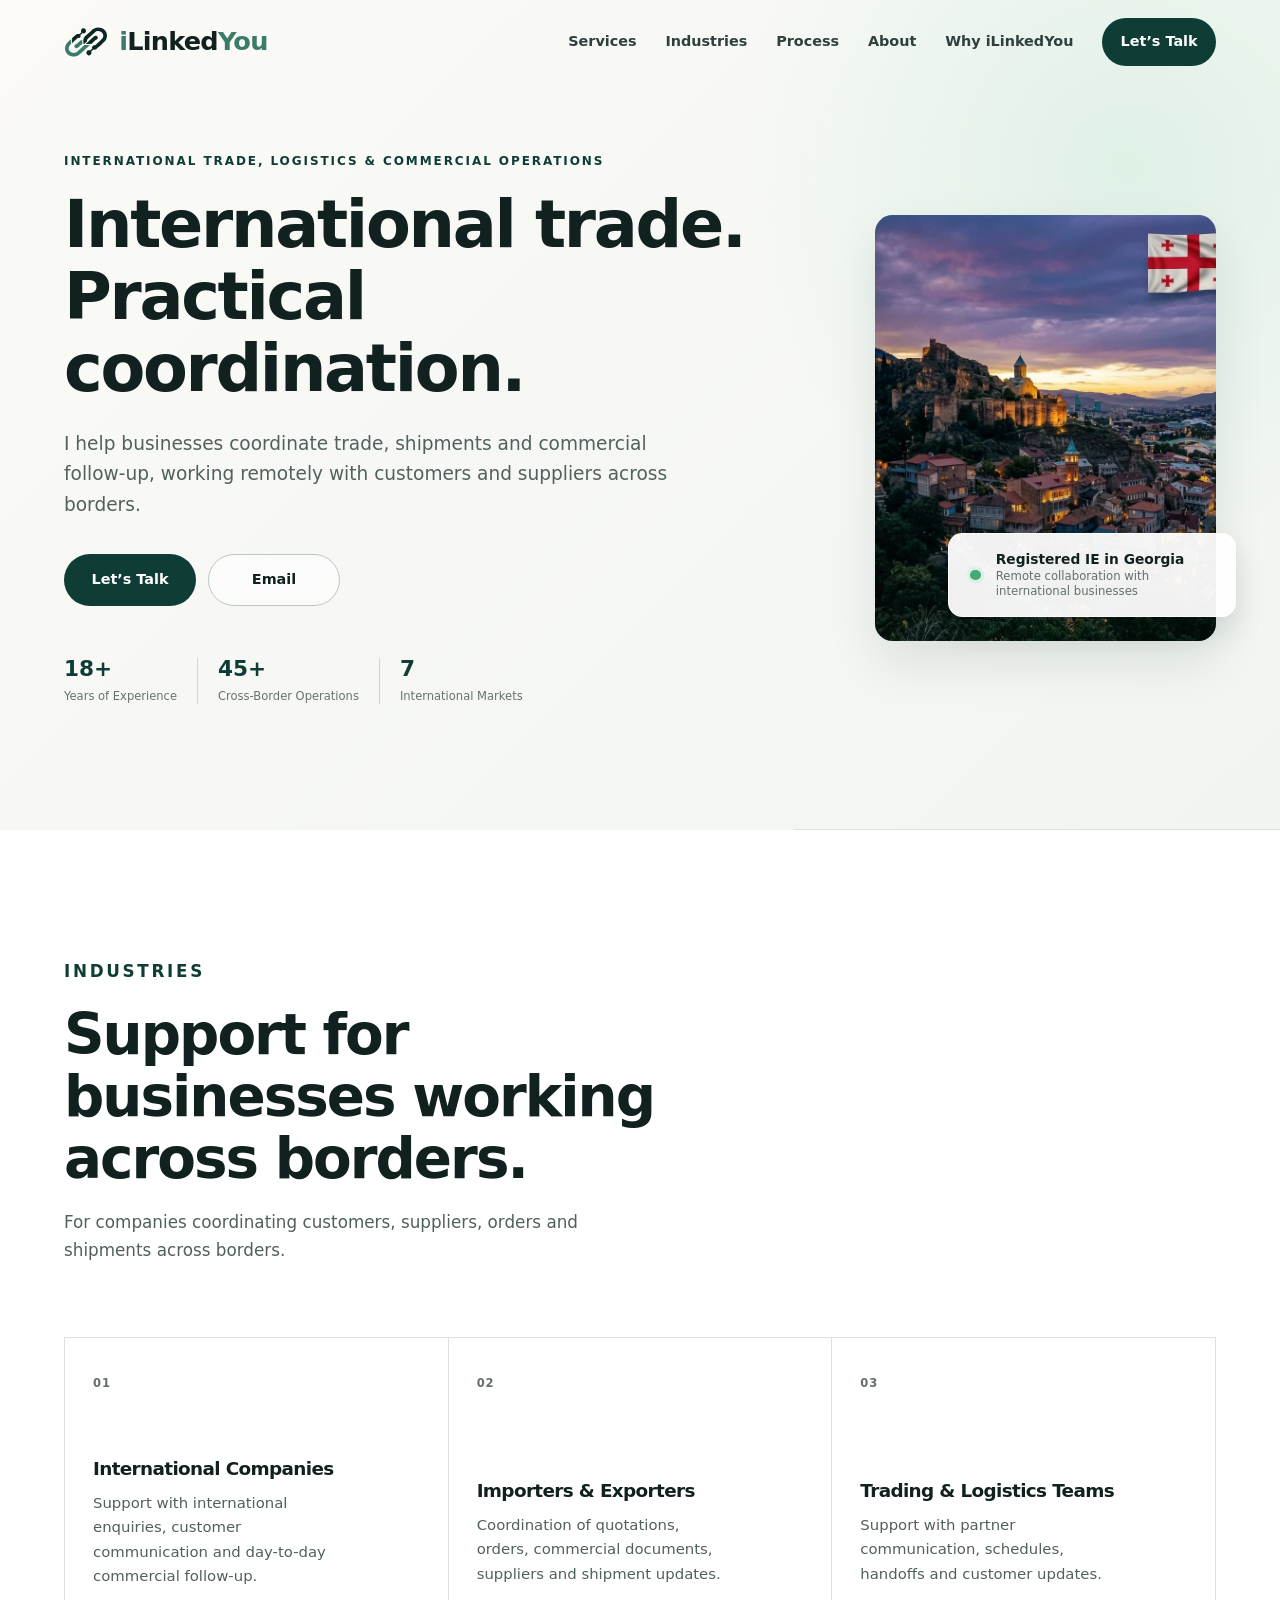
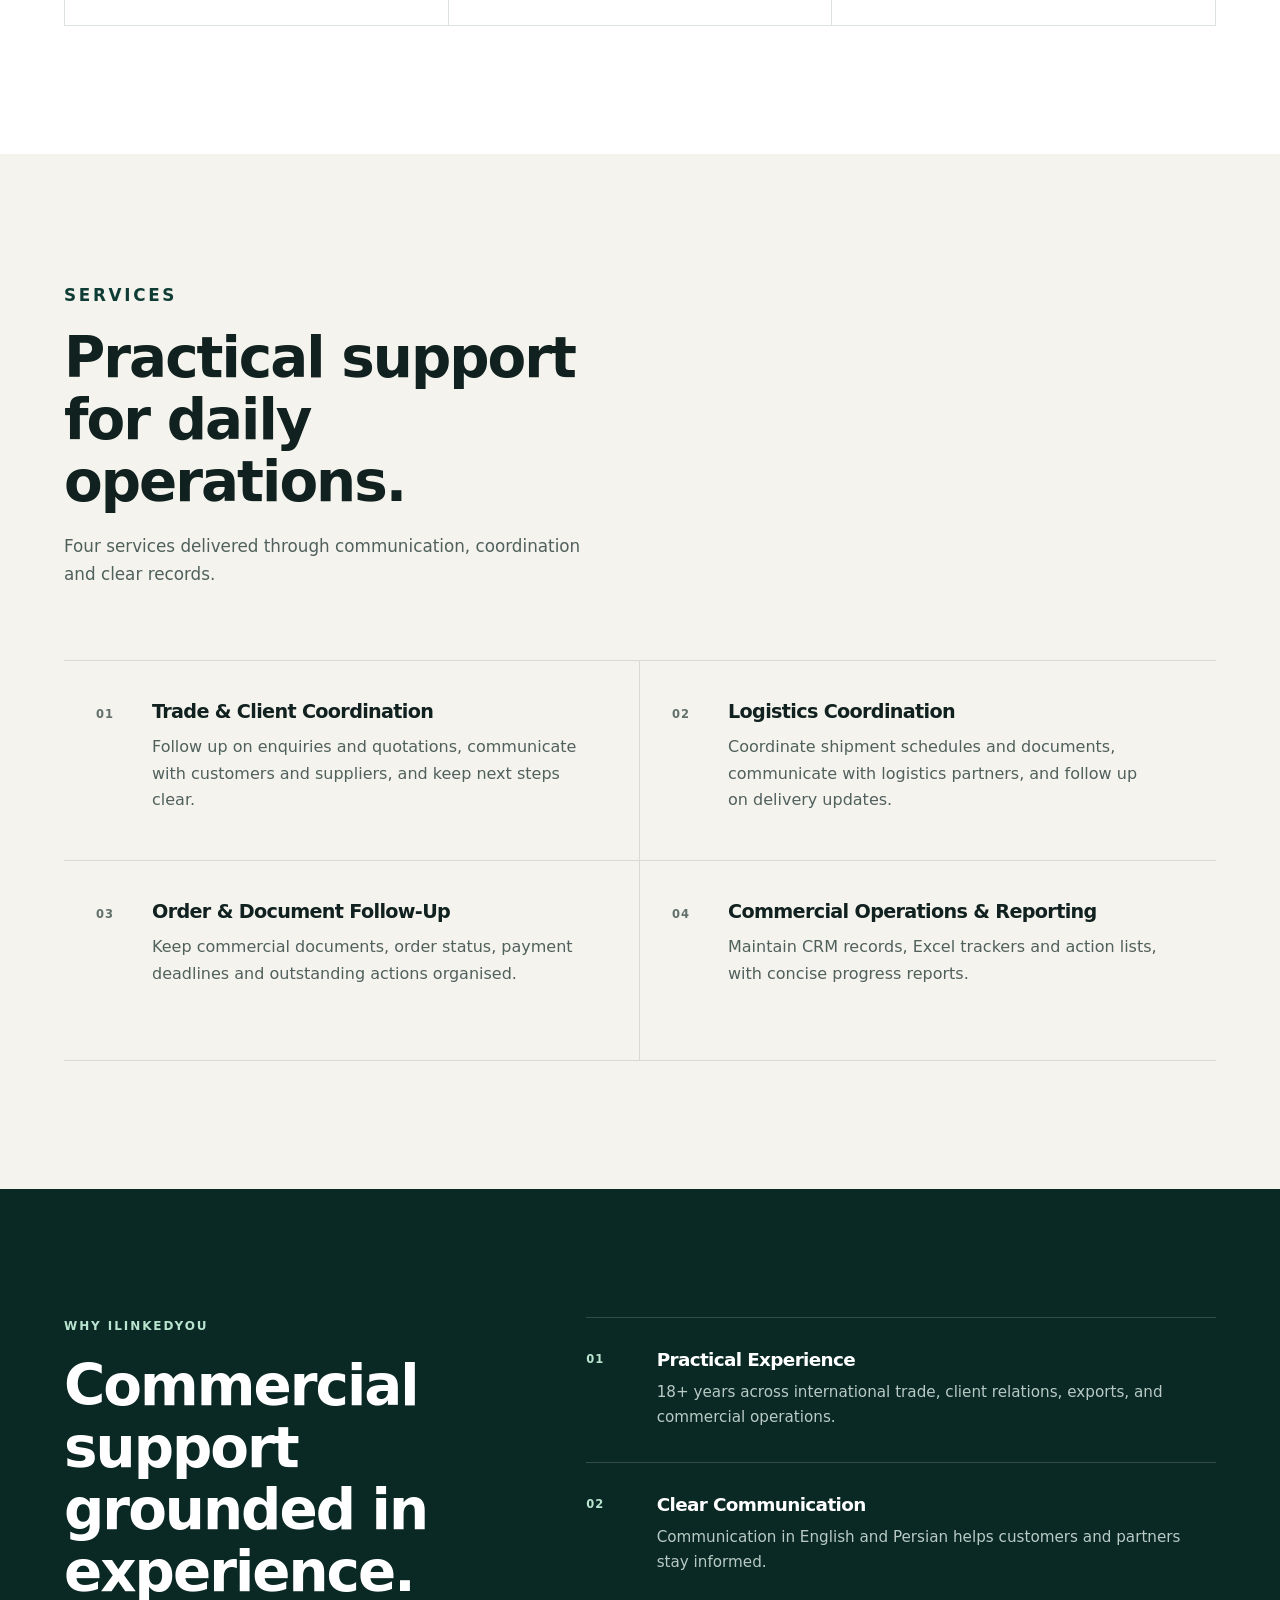
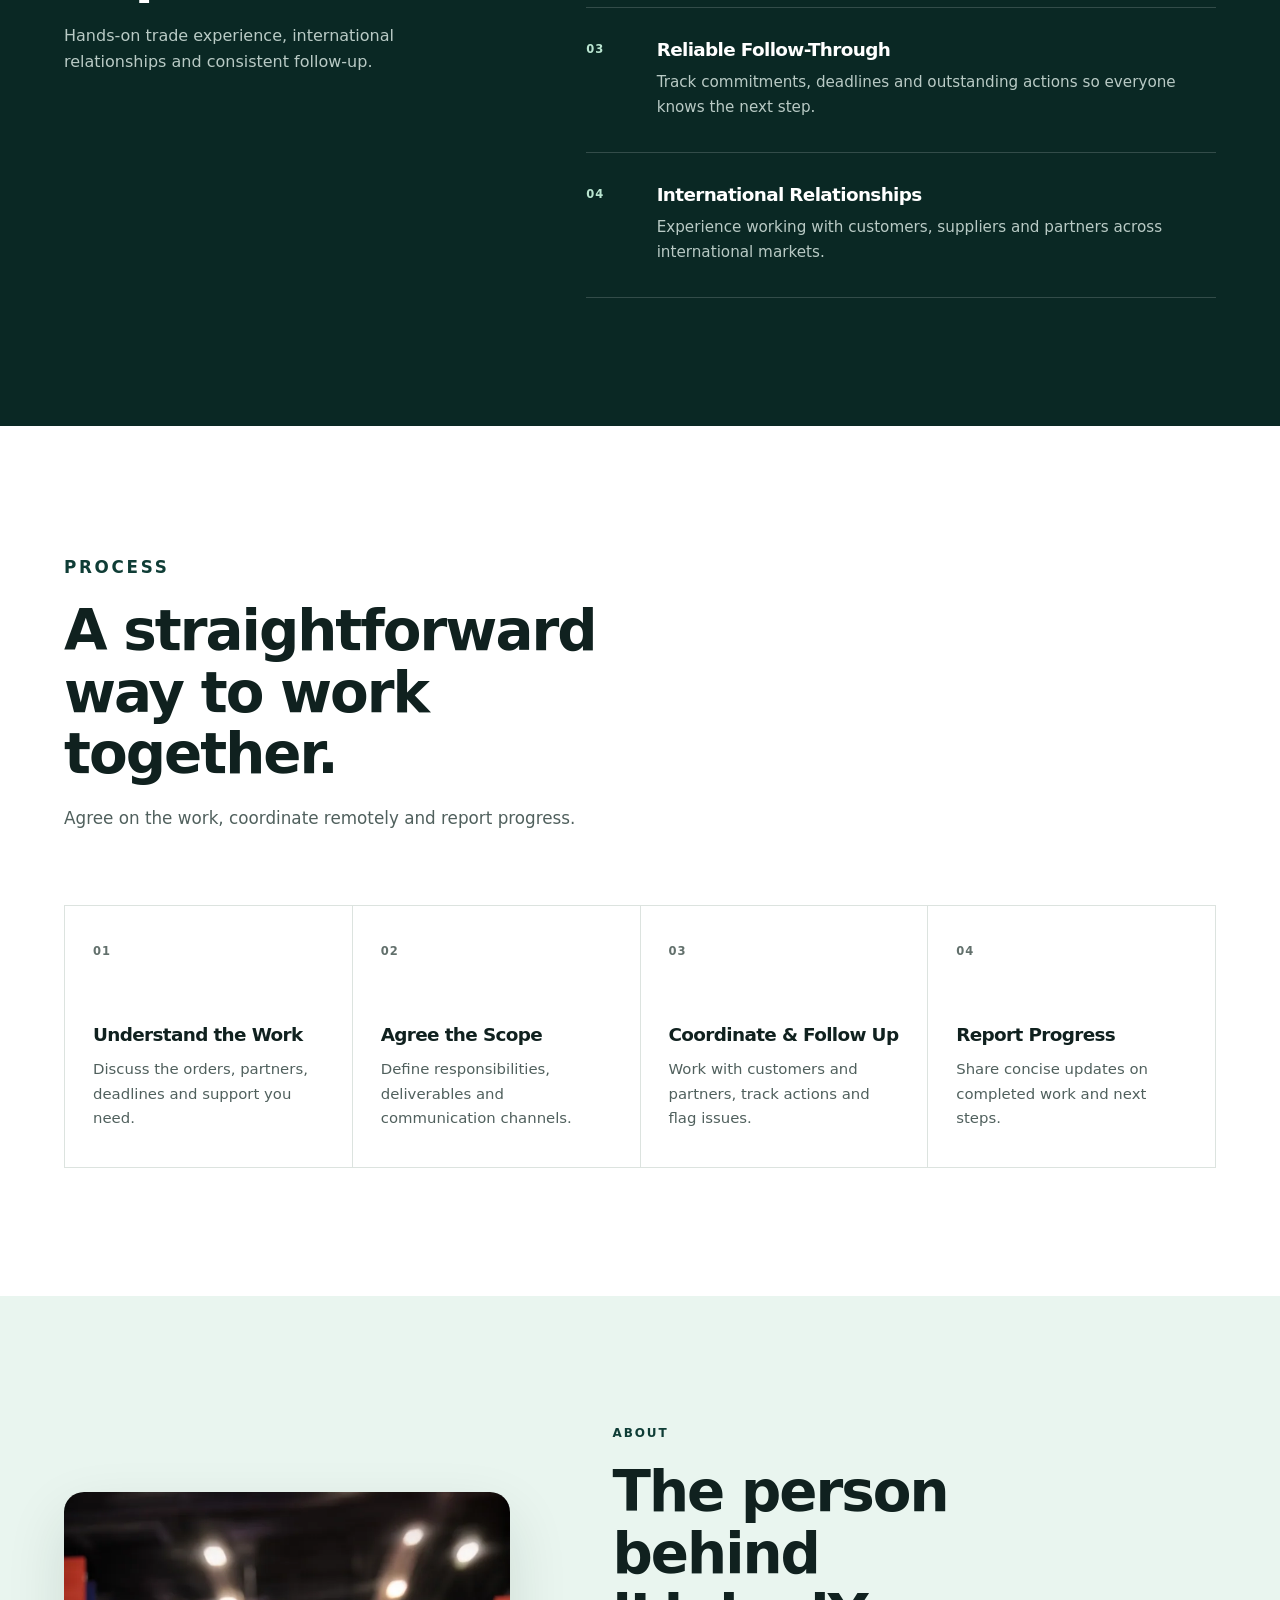
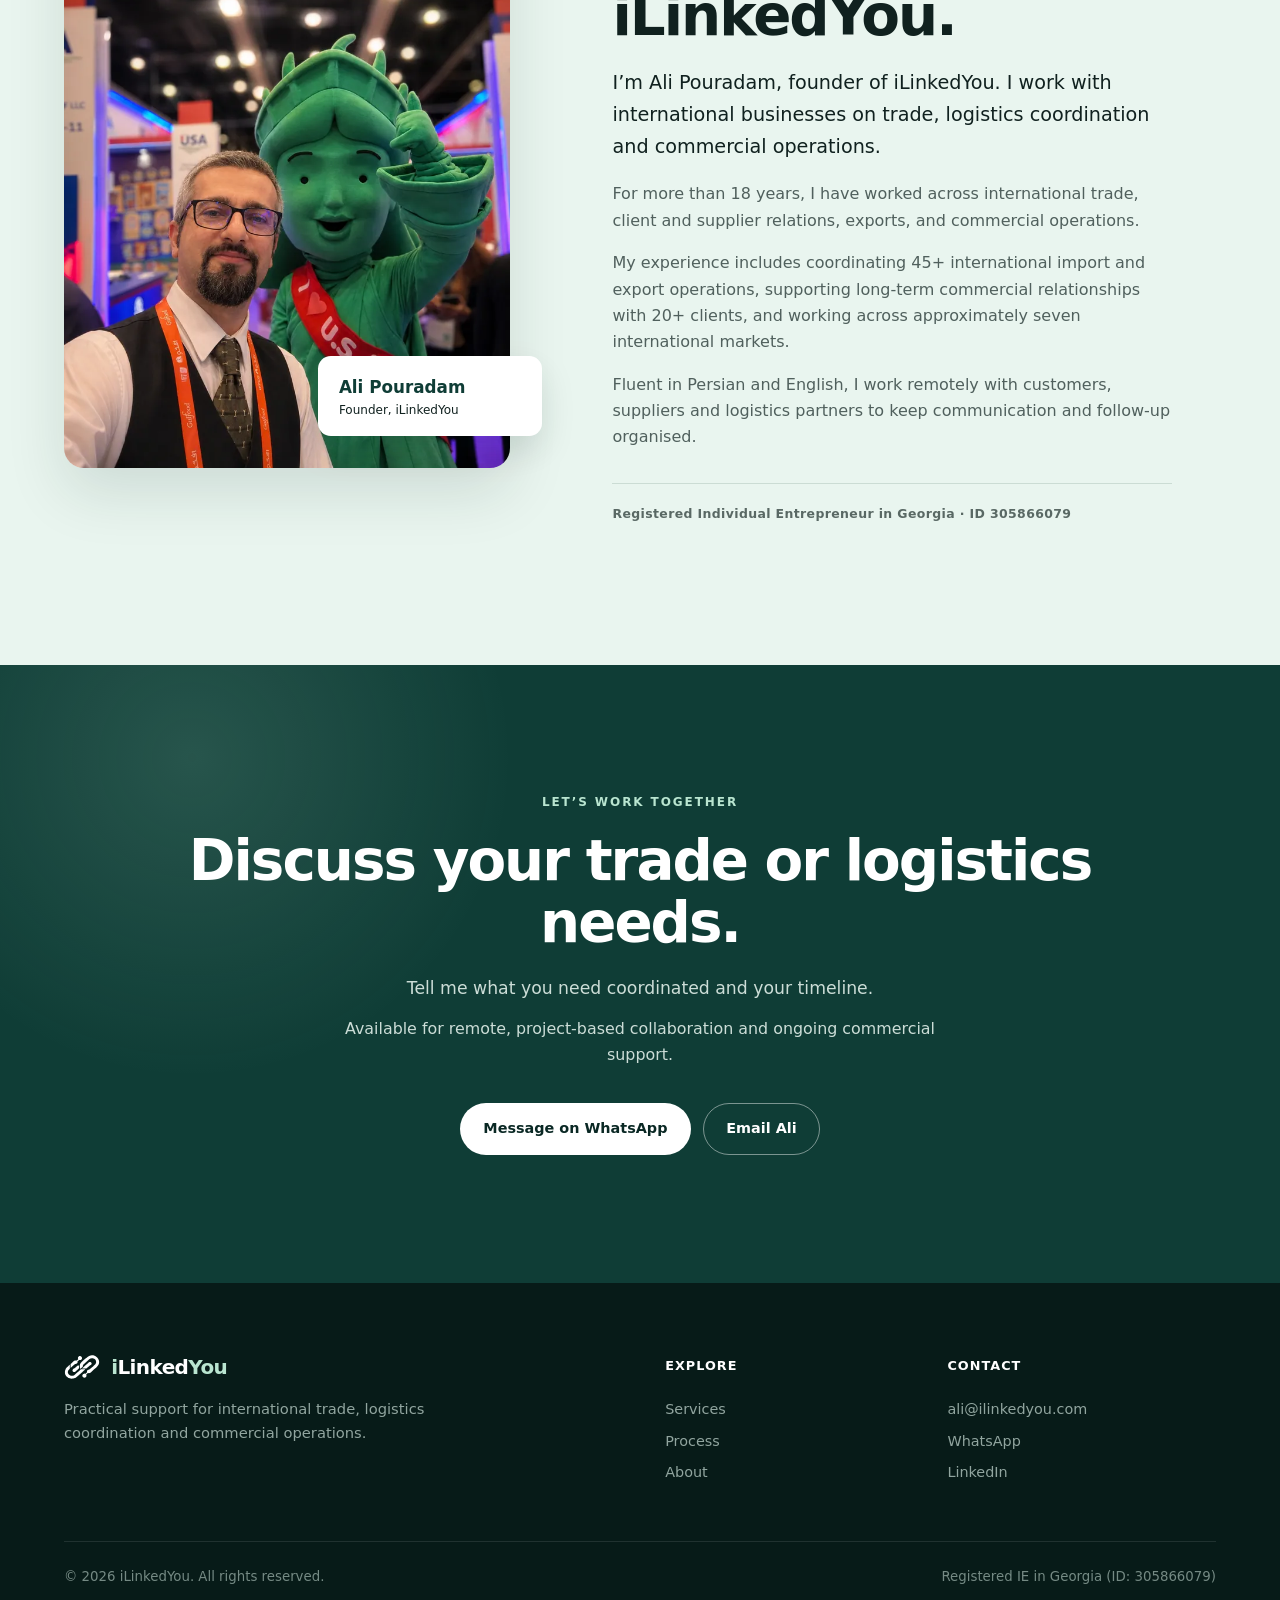
==== commit 3ac51631: "Make trade and logistics services independent of residence" ====
--- a/index.html
+++ b/index.html
@@ -6,29 +6,29 @@
     <meta name="theme-color" content="#0b1f1d" />
     <meta
       name="description"
-      content="iLinkedYou supports businesses with international sales, client relations, market outreach, export coordination, and commercial operations from Tbilisi, Georgia."
+      content="Remote support for international trade, logistics coordination and commercial operations. Order follow-up, shipment coordination and client communication."
     />
     <meta property="og:type" content="website" />
     <meta property="og:site_name" content="iLinkedYou" />
     <meta
       property="og:title"
-      content="International Sales &amp; Commercial Operations from Georgia | iLinkedYou"
+      content="International Trade, Logistics &amp; Commercial Operations | iLinkedYou"
     />
     <meta
       property="og:description"
-      content="International sales, client relations, market development, and commercial operations support from Tbilisi, Georgia."
+      content="Remote support for international trade, logistics coordination and commercial operations. Order follow-up, shipment coordination and client communication."
     />
     <meta property="og:locale" content="en_US" />
     <meta name="twitter:card" content="summary" />
     <meta
       name="twitter:title"
-      content="International Sales &amp; Commercial Operations from Georgia | iLinkedYou"
+      content="International Trade, Logistics &amp; Commercial Operations | iLinkedYou"
     />
     <meta
       name="twitter:description"
-      content="International sales, client relations, market development, and commercial operations support from Tbilisi, Georgia."
+      content="Remote support for international trade, logistics coordination and commercial operations. Order follow-up, shipment coordination and client communication."
     />
-    <title>International Sales &amp; Commercial Operations from Georgia | iLinkedYou</title>
+    <title>International Trade, Logistics &amp; Commercial Operations | iLinkedYou</title>
     <link rel="icon" type="image/png" href="assets/img/favicon.png" />
     <link rel="stylesheet" href="assets/css/home.css" />
     <script src="assets/js/home.js" defer></script>
@@ -84,13 +84,13 @@
         <div class="container hero-grid">
           <div class="hero-content">
             <p class="eyebrow">
-              International Sales &amp; Commercial Operations from Georgia
-            </p>
-            <h1 id="hero-title">International business. Clearly connected.</h1>
+              International Trade, Logistics &amp; Commercial Operations
+            </p>
+            <h1 id="hero-title">International trade. Practical coordination.</h1>
             <p class="hero-copy">
-              I help businesses manage international clients, develop new
-              markets, and keep commercial operations moving&mdash;with reliable
-              support from Tbilisi, Georgia.
+              I help businesses coordinate trade, shipments and commercial
+              follow-up, working remotely with customers and suppliers across
+              borders.
             </p>
             <div class="button-group hero-actions">
               <a
@@ -124,8 +124,8 @@
             <figcaption class="location-card">
               <span class="status-dot" aria-hidden="true"></span>
               <span
-                ><strong>Based in Tbilisi</strong>Supporting international sales
-                and cross-border operations</span
+                ><strong>Registered IE in Georgia</strong>Remote collaboration
+                with international businesses</span
               >
             </figcaption>
           </figure>
@@ -141,11 +141,11 @@
           <div class="section-heading industries-heading">
             <p class="eyebrow">Industries</p>
             <h2 id="industries-title">
-              Built for businesses working across borders.
+              Support for businesses working across borders.
             </h2>
             <p>
-              Support for companies managing international customers, markets,
-              suppliers, and commercial activities.
+              For companies coordinating customers, suppliers, orders and
+              shipments across borders.
             </p>
           </div>
           <div class="industry-grid">
@@ -154,8 +154,8 @@
               <div>
                 <h3>International Companies</h3>
                 <p>
-                  For companies that need reliable client communication, market
-                  outreach, and commercial support from Georgia.
+                  Support with international enquiries, customer communication
+                  and day-to-day commercial follow-up.
                 </p>
               </div>
             </article>
@@ -164,8 +164,8 @@
               <div>
                 <h3>Importers &amp; Exporters</h3>
                 <p>
-                  For businesses managing international customers, quotations,
-                  orders, documents, suppliers, and shipments.
+                  Coordination of quotations, orders, commercial documents,
+                  suppliers and shipment updates.
                 </p>
               </div>
             </article>
@@ -174,8 +174,8 @@
               <div>
                 <h3>Trading &amp; Logistics Teams</h3>
                 <p>
-                  For teams coordinating commercial relationships, multiple
-                  partners, timelines, and international markets.
+                  Support with partner communication, schedules, handoffs and
+                  customer updates.
                 </p>
               </div>
             </article>
@@ -191,40 +191,40 @@
         <div class="container">
           <div class="section-heading services-heading">
             <p class="eyebrow">Services</p>
-            <h2 id="services-title">Keep international business moving.</h2>
-            <p>
-              Four focused services support sales, customer relationships, and
-              reliable commercial execution.
+            <h2 id="services-title">Practical support for daily operations.</h2>
+            <p>
+              Four services delivered through communication, coordination and
+              clear records.
             </p>
           </div>
           <div class="services-list">
             <article class="service-item">
               <span class="service-number" aria-hidden="true">01</span>
               <div>
-                <h3>International Sales &amp; Client Relations</h3>
-                <p>
-                  Professional communication, lead follow-up, and relationship
-                  management for international customers.
+                <h3>Trade &amp; Client Coordination</h3>
+                <p>
+                  Follow up on enquiries and quotations, communicate with
+                  customers and suppliers, and keep next steps clear.
                 </p>
               </div>
             </article>
             <article class="service-item">
               <span class="service-number" aria-hidden="true">02</span>
               <div>
-                <h3>Market Development &amp; Business Outreach</h3>
-                <p>
-                  Structured research, outreach, and follow-up for English- and
-                  Persian-speaking markets.
+                <h3>Logistics Coordination</h3>
+                <p>
+                  Coordinate shipment schedules and documents, communicate
+                  with logistics partners, and follow up on delivery updates.
                 </p>
               </div>
             </article>
             <article class="service-item">
               <span class="service-number" aria-hidden="true">03</span>
               <div>
-                <h3>Export &amp; Trade Coordination</h3>
-                <p>
-                  Support with quotations, commercial documents, supplier
-                  coordination, orders, shipments, payments, and deadlines.
+                <h3>Order &amp; Document Follow-Up</h3>
+                <p>
+                  Keep commercial documents, order status, payment deadlines
+                  and outstanding actions organised.
                 </p>
               </div>
             </article>
@@ -233,8 +233,8 @@
               <div>
                 <h3>Commercial Operations &amp; Reporting</h3>
                 <p>
-                  Clear CRM records, Excel trackers, action lists, pipeline
-                  visibility, and concise management reporting.
+                  Maintain CRM records, Excel trackers and action lists, with
+                  concise progress reports.
                 </p>
               </div>
             </article>
@@ -252,8 +252,8 @@
             <p class="eyebrow eyebrow-light">Why iLinkedYou</p>
             <h2 id="why-title">Commercial support grounded in experience.</h2>
             <p>
-              iLinkedYou combines international business experience, clear
-              communication, and consistent follow-through.
+              Hands-on trade experience, international relationships and
+              consistent follow-up.
             </p>
           </div>
           <div class="benefit-list">
@@ -272,8 +272,8 @@
               <div>
                 <h3>Clear Communication</h3>
                 <p>
-                  Professional communication in English and Persian keeps
-                  customers, partners, and responsibilities aligned.
+                  Communication in English and Persian helps customers and
+                  partners stay informed.
                 </p>
               </div>
             </article>
@@ -282,18 +282,18 @@
               <div>
                 <h3>Reliable Follow-Through</h3>
                 <p>
-                  Leads, commitments, deadlines, and outstanding actions are
-                  tracked and followed consistently.
+                  Track commitments, deadlines and outstanding actions so
+                  everyone knows the next step.
                 </p>
               </div>
             </article>
             <article>
               <span aria-hidden="true">04</span>
               <div>
-                <h3>Local Presence</h3>
-                <p>
-                  Tbilisi-based support connects Georgian businesses with
-                  international customers, partners, and markets.
+                <h3>International Relationships</h3>
+                <p>
+                  Experience working with customers, suppliers and partners
+                  across international markets.
                 </p>
               </div>
             </article>
@@ -309,50 +309,47 @@
         <div class="container">
           <div class="section-heading process-heading">
             <p class="eyebrow">Process</p>
-            <h2 id="process-title">A clear way to create results.</h2>
-            <p>
-              Four practical steps keep opportunities, responsibilities, and
-              next actions visible.
+            <h2 id="process-title">A straightforward way to work together.</h2>
+            <p>
+              Agree on the work, coordinate remotely and report progress.
             </p>
           </div>
           <ol class="process-list">
             <li>
               <span aria-hidden="true">01</span>
               <div>
-                <h3>Understand the Opportunity</h3>
-                <p>
-                  Clarify the target customers, commercial priorities, and
-                  expected results.
+                <h3>Understand the Work</h3>
+                <p>
+                  Discuss the orders, partners, deadlines and support you need.
                 </p>
               </div>
             </li>
             <li>
               <span aria-hidden="true">02</span>
               <div>
-                <h3>Define the Approach</h3>
-                <p>
-                  Agree on responsibilities, markets, communication channels,
-                  and follow-up process.
+                <h3>Agree the Scope</h3>
+                <p>
+                  Define responsibilities, deliverables and communication
+                  channels.
                 </p>
               </div>
             </li>
             <li>
               <span aria-hidden="true">03</span>
               <div>
-                <h3>Engage and Coordinate</h3>
-                <p>
-                  Communicate with customers and partners while keeping
-                  commercial activities moving.
+                <h3>Coordinate &amp; Follow Up</h3>
+                <p>
+                  Work with customers and partners, track actions and flag
+                  issues.
                 </p>
               </div>
             </li>
             <li>
               <span aria-hidden="true">04</span>
               <div>
-                <h3>Track and Improve</h3>
-                <p>
-                  Maintain clear records, report progress, and improve follow-up
-                  based on results.
+                <h3>Report Progress</h3>
+                <p>
+                  Share concise updates on completed work and next steps.
                 </p>
               </div>
             </li>
@@ -378,8 +375,9 @@
             <p class="eyebrow">About</p>
             <h2 id="about-title">The person behind iLinkedYou.</h2>
             <p class="lead">
-              I&rsquo;m Ali Pouradam, founder of iLinkedYou, based in Tbilisi,
-              Georgia.
+              I&rsquo;m Ali Pouradam, founder of iLinkedYou. I work with
+              international businesses on trade, logistics coordination and
+              commercial operations.
             </p>
             <p>
               For more than 18 years, I have worked across international trade,
@@ -392,9 +390,9 @@
               international markets.
             </p>
             <p>
-              Fluent in Persian and English, I help businesses communicate with
-              international customers, develop new markets, and maintain
-              reliable commercial follow-through.
+              Fluent in Persian and English, I work remotely with customers,
+              suppliers and logistics partners to keep communication and
+              follow-up organised.
             </p>
             <p class="about-registration">
               Registered Individual Entrepreneur in Georgia &middot; ID
@@ -408,14 +406,13 @@
         <div class="container contact-inner">
           <p class="eyebrow eyebrow-light">Let&rsquo;s Work Together</p>
           <h2 id="contact-title">
-            Ready to grow your international business?
+            Discuss your trade or logistics needs.
           </h2>
           <p>
-            Let&rsquo;s discuss your international customers, target markets,
-            sales follow-up, or commercial operations.
+            Tell me what you need coordinated and your timeline.
             <span class="availability-line"
-              >Available for strategic partnerships and project-based
-              collaboration.</span
+              >Available for remote, project-based collaboration and ongoing
+              commercial support.</span
             >
           </p>
           <div class="button-group button-group-center">
@@ -450,8 +447,8 @@
             </span>
           </a>
           <p>
-            International sales and commercial operations support built on clear
-            communication, reliable follow-through, and practical experience.
+            Practical support for international trade, logistics coordination
+            and commercial operations.
           </p>
         </div>
         <nav aria-label="Footer navigation">
